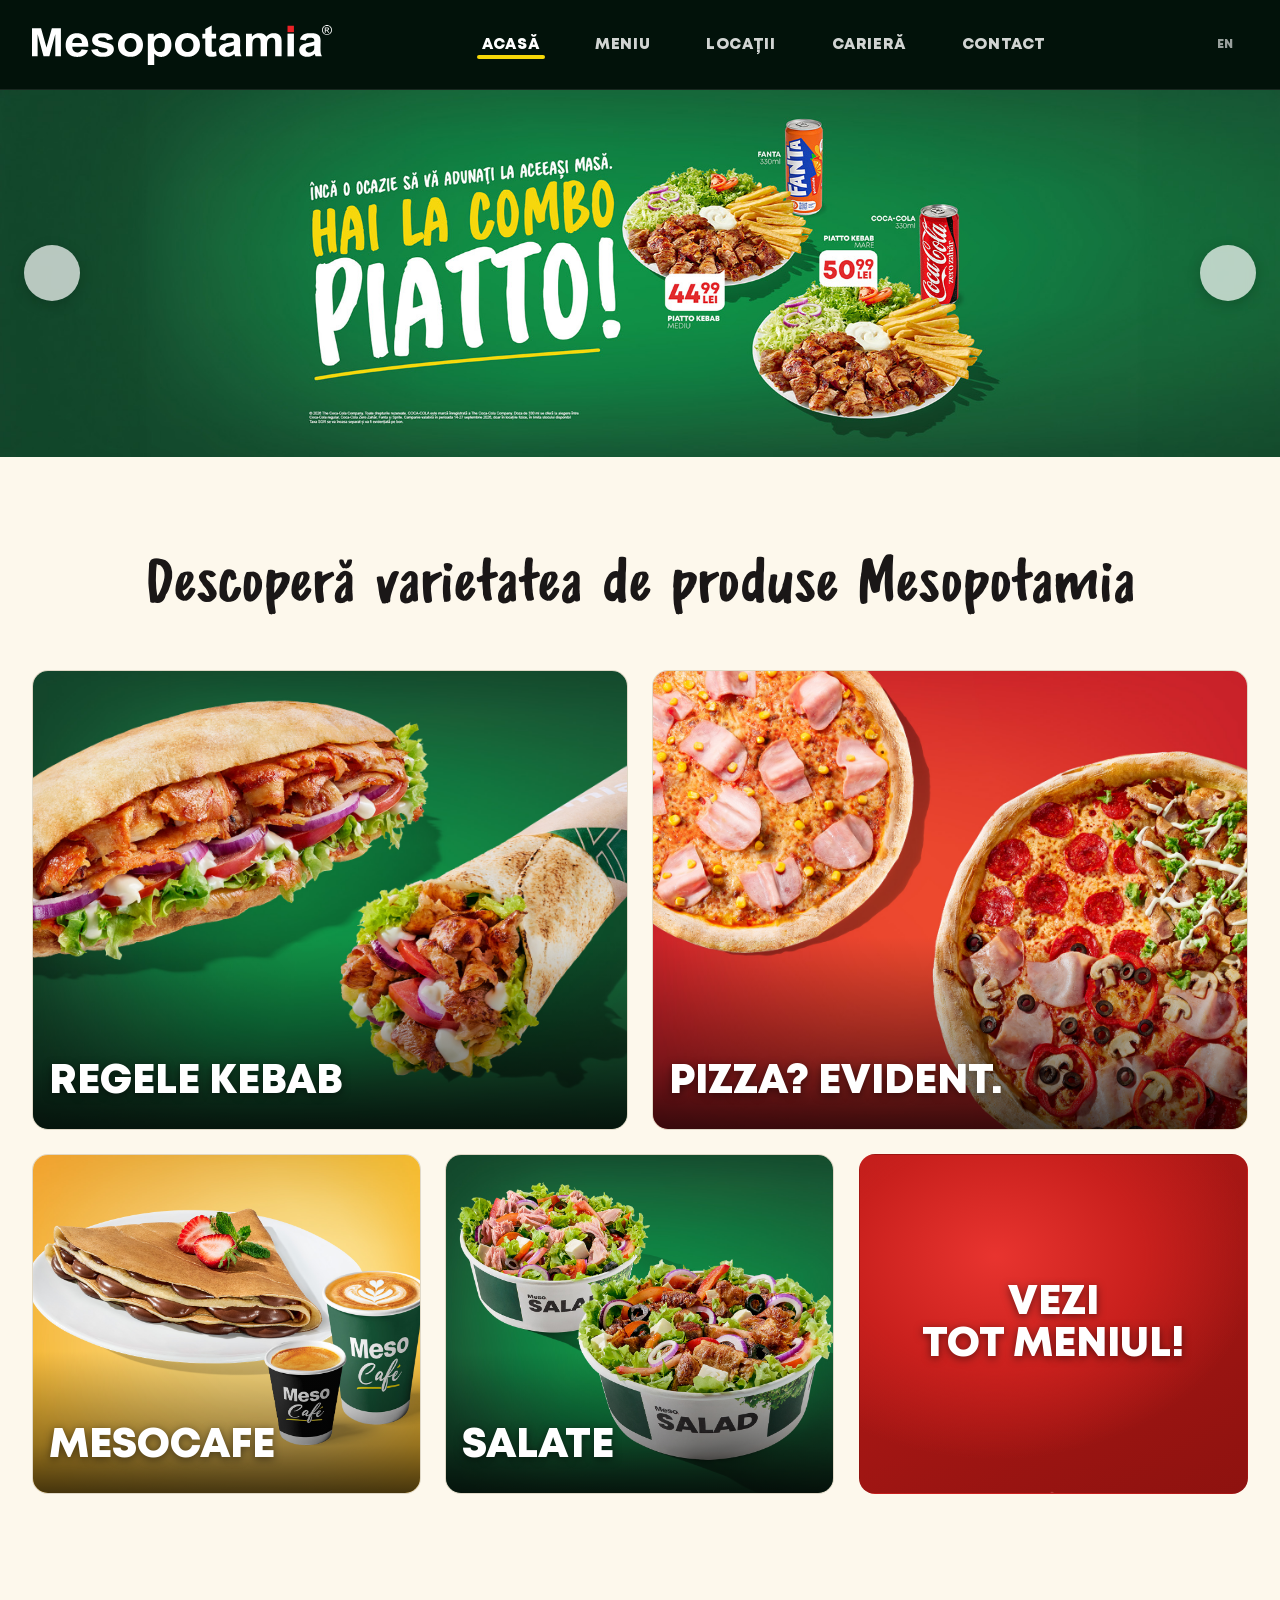
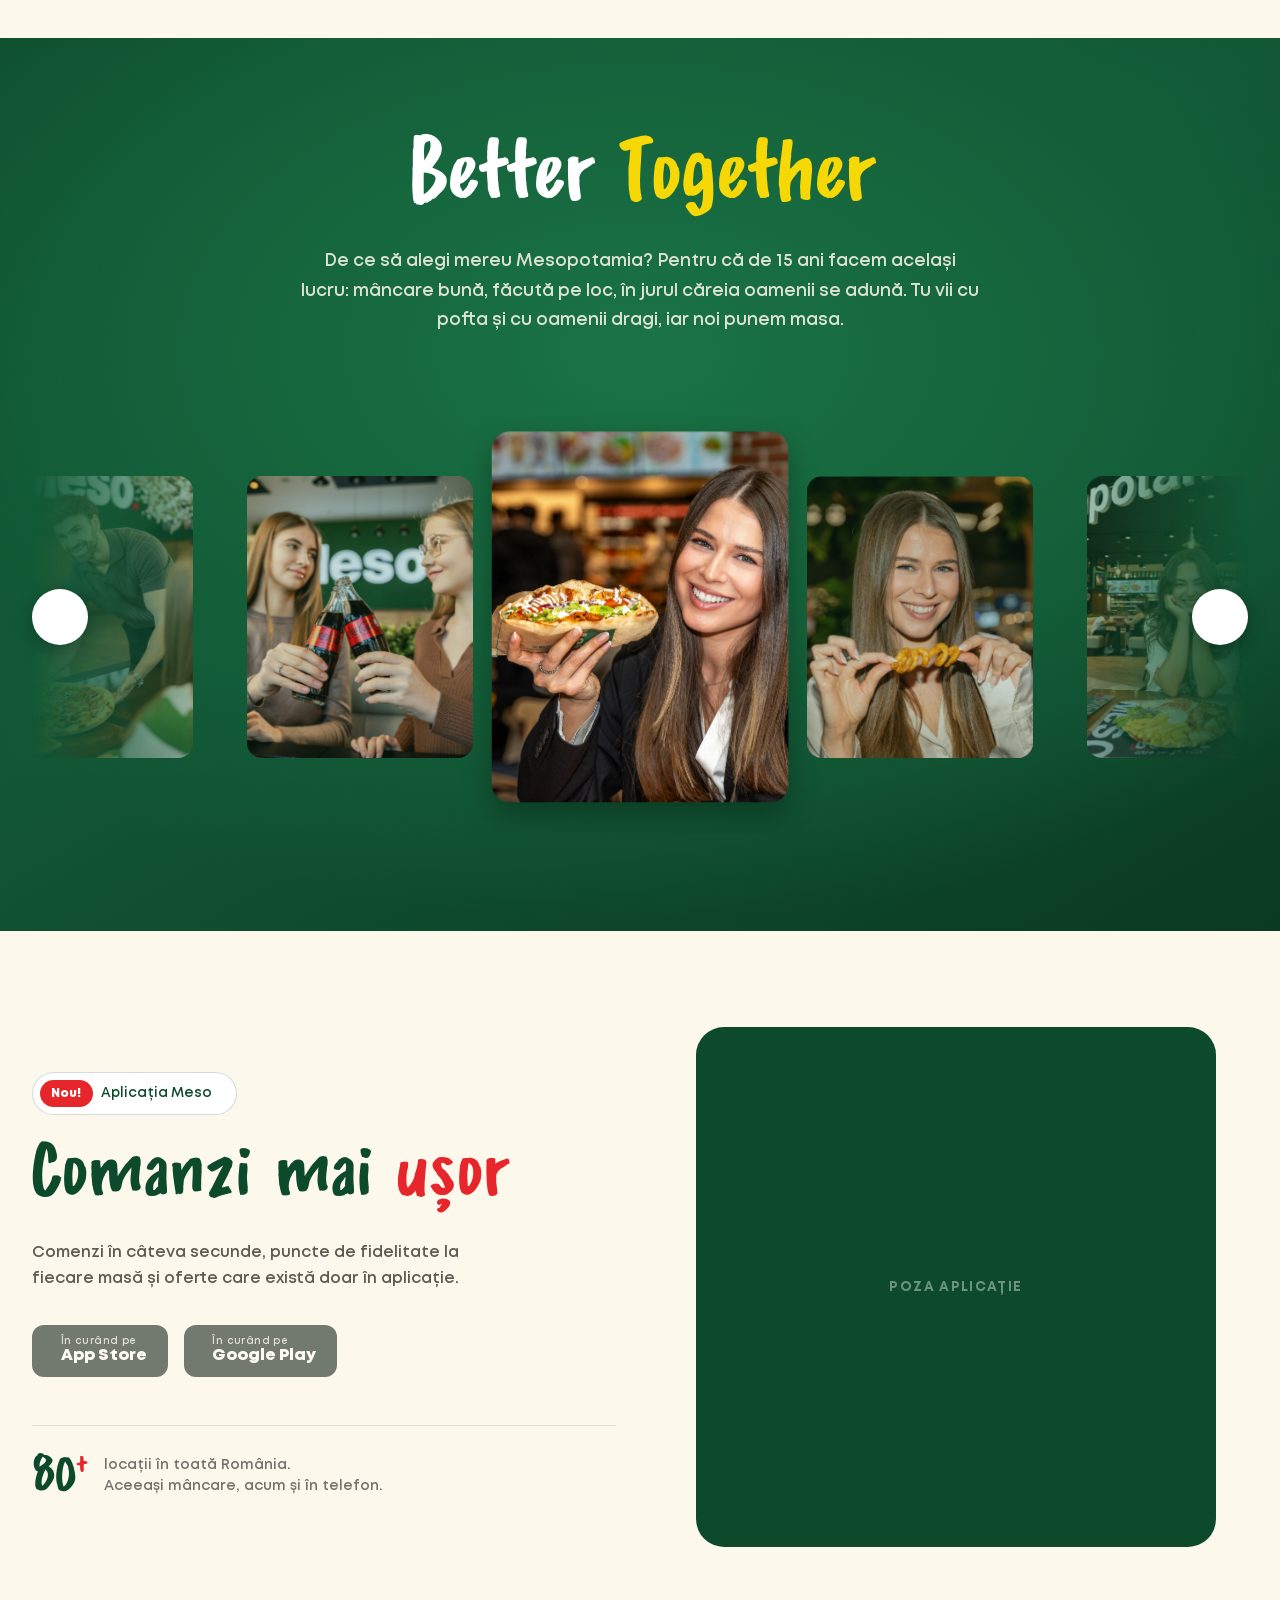
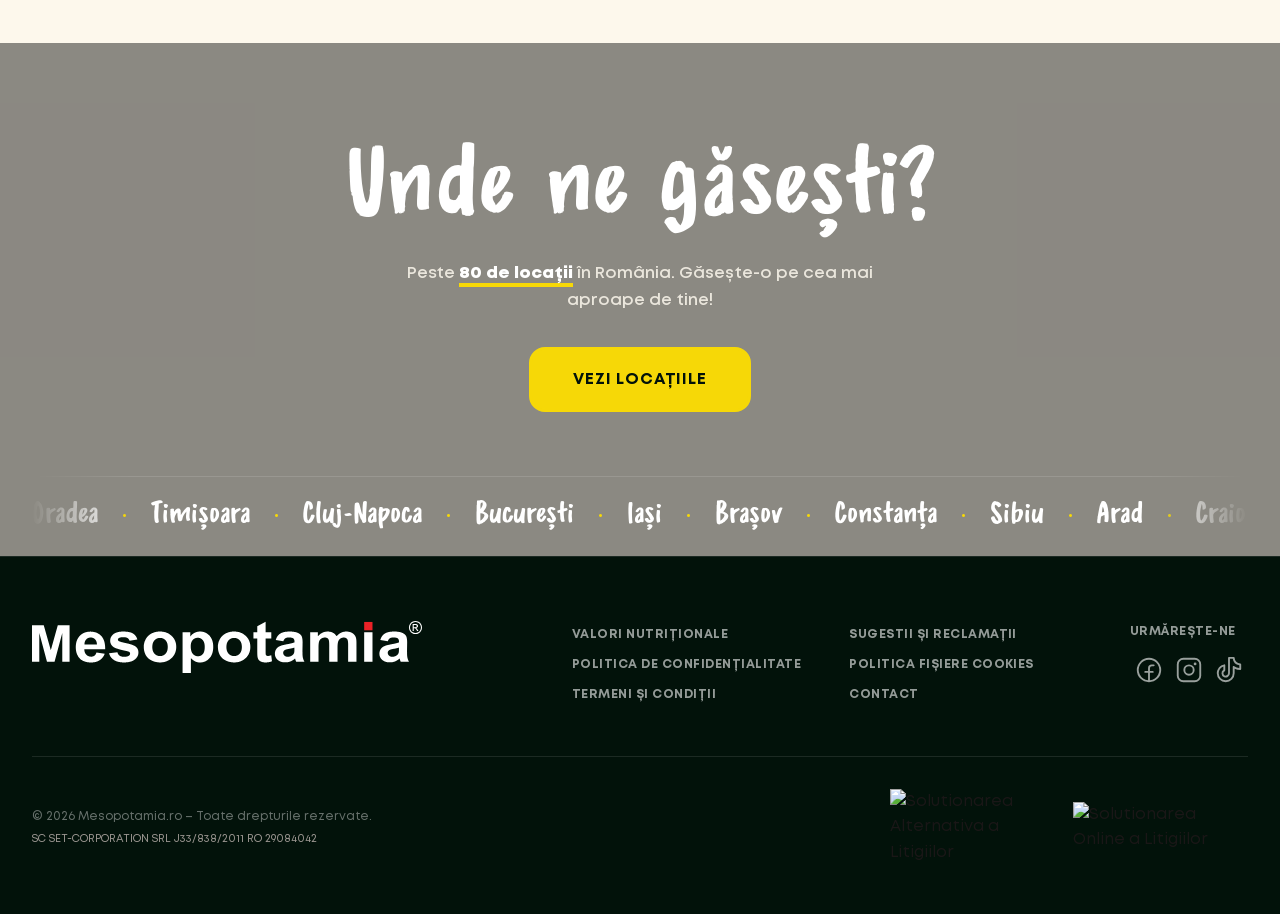
==== index.html @ c4f41364 "Secțiune noua: aplicatia Meso, intre Better Together si Locatii Prima secțiune pe fundal deschis (#f" ====
<!DOCTYPE html>
<html lang="ro">
<head>
  <meta charset="UTF-8">
  <meta name="viewport" content="width=device-width, initial-scale=1.0">
  <meta name="theme-color" content="#181818" media="(prefers-color-scheme: dark)">
  <meta name="theme-color" content="#ffffff" media="(prefers-color-scheme: light)">
  <meta name="description" content="Mesopotamia – Fast food cu gust autentic. Descoperă produsele noastre, locațiile din toată România și comenzile la domiciliu.">
  <title>Mesopotamia® – Gustul care nu se uită!</title>


  <link rel="stylesheet" href="https://unpkg.com/@phosphor-icons/web@2.1.1/src/regular/style.css">
  <link rel="stylesheet" href="https://unpkg.com/@phosphor-icons/web@2.1.1/src/bold/style.css">
  <link rel="stylesheet" href="https://unpkg.com/@phosphor-icons/web@2.1.1/src/fill/style.css">
  <link rel="stylesheet" href="https://unpkg.com/@phosphor-icons/web@2.1.1/src/duotone/style.css">
  <link rel="stylesheet" href="css/layout.css?v=6">
  <link rel="stylesheet" href="css/index.css?v=6">
  <script>(function(){if(localStorage.getItem('theme')!=='dark')document.documentElement.dataset.theme='light';})()</script>
</head>
<body>

  <!-- HEADER -->
  <header class="header" id="header">
    <div class="container">
      <nav class="nav" aria-label="Navigatie principala">
        <a href="index.html" class="nav__logo" aria-label="Mesopotamia – pagina principala">
          <img src="icons/LogoMesopotamia_darkmode.svg" alt="Mesopotamia" class="nav__logo-img nav__logo--dark">
          <img src="icons/LogoMesopotamia_lightmode.svg" alt="Mesopotamia" class="nav__logo-img nav__logo--light">
        </a>
        <ul class="nav__links" id="navLinks" role="list">
          <li><a href="index.html"      class="nav__link nav__link--active">Acasă</a></li>
          <li><a href="meniu.html"       class="nav__link">Meniu</a></li>
          <li><a href="locatii.html" class="nav__link">Locații</a></li>
          <li class="nav__item--desktop"><a href="cariera.html" class="nav__link">Carieră</a></li>
          <li><a href="contact.html"     class="nav__link">Contact</a></li>
          <li class="nav__actions-mobile">
            <a href="index-en.html" class="nav__lang" aria-label="Switch to English">
              <i class="ph-bold ph-globe" aria-hidden="true"></i>
              <span>EN</span>
            </a>
          </li>

        </ul>
        <div class="nav__actions">
          <a href="index-en.html" class="nav__lang" aria-label="Switch to English">
            <i class="ph-bold ph-globe" aria-hidden="true"></i>
            <span>EN</span>
          </a>
          <button class="nav__hamburger" id="navHamburger" aria-label="Deschide meniu" aria-expanded="false" aria-controls="navLinks">
            <span aria-hidden="true"></span>
            <span aria-hidden="true"></span>
            <span aria-hidden="true"></span>
          </button>
        </div>
      </nav>
    </div>
  </header>


  <!-- HERO SLIDER -->
  <section class="hero" aria-label="Slider promotional">
    <div class="hero__slider" id="heroSlider">

      <a href="alege-ti-favoritele.html" class="hero__slide is-active" role="group" aria-label="Slide 1 din 2">
        <img src="images/hero/desktopBig/PiattoMare_desktopBig.jpg" alt="Piatto Mare Mesopotamia" class="hero__slide-img">
      </a>

      <a href="#" class="hero__slide" role="group" aria-label="Slide 2 din 2">
        <img src="images/hero/desktopBig/FuzeTeaCrepes_desktopBig.jpg" alt="Fuze Tea și crepes Mesopotamia" class="hero__slide-img" loading="lazy">
      </a>

    </div>

    <button class="hero__arrow hero__arrow--prev" id="heroPrev" aria-label="Slide anterior">
      <i class="ph-bold ph-caret-left" aria-hidden="true"></i>
    </button>
    <button class="hero__arrow hero__arrow--next" id="heroNext" aria-label="Slide următor">
      <i class="ph-bold ph-caret-right" aria-hidden="true"></i>
    </button>

  </section>


  <!-- MENIU – CATEGORII -->
  <section class="menu" aria-labelledby="menu-title">
    <div class="container">
      <div class="menu__header">
        <h2 class="menu__title" id="menu-title">Descoperă varietatea de produse Mesopotamia</h2>
      </div>

      <div class="cat-grid">

        <a href="meniu.html#kebab" class="cat-card reveal">
          <div class="cat-card__img-wrap">
            <img src="images/promo/kebab.jpg" alt="Kebab" class="cat-card__img">
          </div>
          <div class="cat-card__label">
            <h3 class="cat-card__title">Regele Kebab</h3>
          </div>
        </a>

        <a href="meniu.html#pizza" class="cat-card reveal">
          <div class="cat-card__img-wrap">
            <img src="images/promo/pizza.jpg" alt="Pizza" class="cat-card__img">
          </div>
          <div class="cat-card__label">
            <h3 class="cat-card__title">Pizza? Evident.</h3>
          </div>
        </a>

        <a href="meniu.html#crepes" class="cat-card reveal">
          <div class="cat-card__img-wrap">
            <img src="images/promo/mesocafe.jpg" alt="MesoCafe" class="cat-card__img">
          </div>
          <div class="cat-card__label">
            <h3 class="cat-card__title">MesoCafe</h3>
          </div>
        </a>

        <a href="meniu.html#salate" class="cat-card reveal">
          <div class="cat-card__img-wrap">
            <img src="images/promo/salate.jpg" alt="Salate" class="cat-card__img">
          </div>
          <div class="cat-card__label">
            <h3 class="cat-card__title">Salate</h3>
          </div>
        </a>

        <!-- Card CTA — fara poza, trimite la meniul complet -->
        <a href="meniu.html" class="cat-card cat-card--cta reveal">
          <div class="cat-card__label">
            <h3 class="cat-card__title">Vezi<br>tot meniul!</h3>
          </div>
          <img src="images/promo/mascota.png" alt="" class="cat-card__mascot" loading="lazy">
        </a>

      </div>
    </div>
  </section>


  <!-- BETTER TOGETHER — text centrat + banda lata cu poza -->
  <section class="bt" aria-labelledby="bt-title">
    <div class="container">
      <div class="bt__head reveal">
        <h2 class="bt__title" id="bt-title">Better <span class="hl">Together</span></h2>
        <p class="bt__desc">
          De ce să alegi mereu Mesopotamia? Pentru că de 15 ani
          facem același lucru: mâncare bună, făcută pe loc, în jurul căreia
          oamenii se adună. Tu vii cu pofta și cu oamenii dragi, iar noi punem masa.
        </p>
      </div>

      <!-- Carusel infinit: poza din centru mai mare, vecinele mai mici,
           cele de la margini se topesc in fundal -->
      <div class="bt-carousel" id="btCarousel">
        <div class="bt-carousel__viewport">
          <div class="bt-carousel__track" id="btTrack">
            <figure class="bt-slide"><img src="images/img_carousel/portrait 2.webp"  alt="Client Mesopotamia cu kebab" loading="lazy"></figure>
            <figure class="bt-slide"><img src="images/img_carousel/portrait 9.webp"  alt="Moment Mesopotamia" loading="lazy"></figure>
            <figure class="bt-slide"><img src="images/img_carousel/portrait 15.webp" alt="Moment Mesopotamia" loading="lazy"></figure>
            <figure class="bt-slide"><img src="images/img_carousel/portrait 22.webp" alt="Moment Mesopotamia" loading="lazy"></figure>
            <figure class="bt-slide"><img src="images/img_carousel/portrait 40.webp" alt="Moment Mesopotamia" loading="lazy"></figure>
            <figure class="bt-slide"><img src="images/img_carousel/portrait 45.webp" alt="Moment Mesopotamia" loading="lazy"></figure>
            <figure class="bt-slide"><img src="images/img_carousel/portrait 46.webp" alt="Moment Mesopotamia" loading="lazy"></figure>
            <figure class="bt-slide"><img src="images/img_carousel/portrait 48.webp" alt="Moment Mesopotamia" loading="lazy"></figure>
            <figure class="bt-slide"><img src="images/img_carousel/portrait 52.webp" alt="Moment Mesopotamia" loading="lazy"></figure>
            <figure class="bt-slide"><img src="images/img_carousel/portrait 54.webp" alt="Moment Mesopotamia" loading="lazy"></figure>
          </div>
        </div>

        <button class="bt-carousel__btn bt-carousel__btn--prev" id="btPrev" aria-label="Poza anterioară">
          <i class="ph-bold ph-caret-left" aria-hidden="true"></i>
        </button>
        <button class="bt-carousel__btn bt-carousel__btn--next" id="btNext" aria-label="Poza următoare">
          <i class="ph-bold ph-caret-right" aria-hidden="true"></i>
        </button>
      </div>
    </div>
  </section>


  <!-- APLICATIA MESO — in curand, cu colectare de emailuri -->
  <section class="app" aria-labelledby="app-title">
    <div class="container app__inner">

      <div class="app__text">
        <span class="app__pill">
          <span class="app__pill-tag">Nou!</span>
          Aplicația Meso <i class="ph-bold ph-arrow-right" aria-hidden="true"></i>
        </span>

        <h2 class="app__title" id="app-title">
          Comanzi mai <span class="hl">ușor</span>
        </h2>

        <p class="app__desc">
          Comenzi în câteva secunde, puncte de fidelitate la fiecare masă
          și oferte care există doar în aplicație.
        </p>

        <!-- Badge-uri magazine — inactive pana la lansare -->
        <div class="app__stores">
          <span class="app__store is-soon">
            <i class="ph-fill ph-apple-logo" aria-hidden="true"></i>
            <span class="app__store-txt">
              <small>În curând pe</small>
              <strong>App Store</strong>
            </span>
          </span>
          <span class="app__store is-soon">
            <i class="ph-fill ph-google-play-logo" aria-hidden="true"></i>
            <span class="app__store-txt">
              <small>În curând pe</small>
              <strong>Google Play</strong>
            </span>
          </span>
        </div>

        <!-- Dovada sociala -->
        <div class="app__proof">
          <span class="app__stat">80<span class="app__plus">+</span></span>
          <p class="app__proof-txt">
            locații în toată România.<br>
            Aceeași mâncare, acum și în telefon.
          </p>
        </div>
      </div>

      <div class="app__visual" aria-hidden="true">
        <!-- PLACEHOLDER: aici vine poza cu aplicatia -->
        <div class="app__ph">
          <span class="app__ph-label">Poza aplicație</span>
        </div>
      </div>

    </div>
  </section>
  <!-- UNDE NE GASESTI — banda cu orase care defileaza -->
  <section class="loc" aria-labelledby="loc-title">
    <video class="loc__bg" autoplay muted loop playsinline aria-hidden="true">
      <source src="images/video/543_Meso_The Freeze_30s_16x9_v28option2_color_igr.mp4" type="video/mp4">
    </video>

    <div class="container loc__inner">
      <h2 class="loc__title" id="loc-title">Unde ne găsești?</h2>
      <p class="loc__desc">
        Peste <span class="loc__mark">80 de locații</span> în România.
        Găsește-o pe cea mai aproape de tine!
      </p>
      <a href="locatii.html" class="btn-meso loc__cta">Vezi locațiile</a>
    </div>

    <!-- Banda de orase, dublata in JS pentru bucla continua -->
    <div class="container">
    <div class="loc__marquee" aria-hidden="true">
      <div class="loc__track" id="locTrack">
        <span class="loc__city">Oradea</span><span class="loc__dot">•</span>
        <span class="loc__city">Timișoara</span><span class="loc__dot">•</span>
        <span class="loc__city">Cluj-Napoca</span><span class="loc__dot">•</span>
        <span class="loc__city">București</span><span class="loc__dot">•</span>
        <span class="loc__city">Iași</span><span class="loc__dot">•</span>
        <span class="loc__city">Brașov</span><span class="loc__dot">•</span>
        <span class="loc__city">Constanța</span><span class="loc__dot">•</span>
        <span class="loc__city">Sibiu</span><span class="loc__dot">•</span>
        <span class="loc__city">Arad</span><span class="loc__dot">•</span>
        <span class="loc__city">Craiova</span><span class="loc__dot">•</span>
        <span class="loc__city">Galați</span><span class="loc__dot">•</span>
        <span class="loc__city">Ploiești</span><span class="loc__dot">•</span>
        <span class="loc__city">Bacău</span><span class="loc__dot">•</span>
        <span class="loc__city">Baia Mare</span><span class="loc__dot">•</span>
        <span class="loc__city">Alba Iulia</span><span class="loc__dot">•</span>
        <span class="loc__city">Suceava</span><span class="loc__dot">•</span>
        <span class="loc__city">Târgu Mureș</span><span class="loc__dot">•</span>
        <span class="loc__city">Pitești</span><span class="loc__dot">•</span>
        <span class="loc__city">Deva</span><span class="loc__dot">•</span>
        <span class="loc__city">Buzău</span><span class="loc__dot">•</span>
        <span class="loc__city">Focșani</span><span class="loc__dot">•</span>
        <span class="loc__city">Râmnicu Vâlcea</span><span class="loc__dot">•</span>
      </div>
    </div>
    </div>
  </section>

  <!-- FOOTER -->
  <footer class="footer" aria-label="Footer">
<div class="container">

      <div class="footer__body">

        <div class="footer__brand">
          <img src="icons/LogoMesopotamia_darkmode.svg" alt="Mesopotamia" class="footer__logo footer__logo--dark">
          <img src="icons/LogoMesopotamia_lightmode.svg" alt="Mesopotamia" class="footer__logo footer__logo--light">
        </div>

        <nav class="footer__nav" aria-label="Link-uri footer">
          <ul class="footer__list">
            <li><a href="https://www.mesopotamia.ro/wp-content/uploads/2026/02/2026-mesopotamia-valorinutritionale.pdf" target="_blank" rel="noopener" class="footer__link">Valori nutriționale</a></li>
            <li><a href="contact.html?form=sesizari" class="footer__link">Sugestii și reclamații</a></li>
            <li><a href="privacy.html"     class="footer__link">Politica de confidențialitate</a></li>
            <li><a href="cookies.html"     class="footer__link">Politica fișiere Cookies</a></li>
            <li><a href="termeni.html"     class="footer__link">Termeni și condiții</a></li>
            <li><a href="contact.html"     class="footer__link">Contact</a></li>
          </ul>
        </nav>

        <div class="footer__social">
          <p class="footer__social-title">Urmărește-ne</p>
          <div class="footer__social-links">
            <a href="#" class="footer__social-link" aria-label="Facebook"><svg class="footer__social-icon" xmlns="http://www.w3.org/2000/svg" fill="currentColor" viewBox="0 0 256 256"><path d="M128,24A104,104,0,1,0,232,128,104.11,104.11,0,0,0,128,24Zm8,191.63V152h24a8,8,0,0,0,0-16H136V112a16,16,0,0,1,16-16h16a8,8,0,0,0,0-16H152a32,32,0,0,0-32,32v24H96a8,8,0,0,0,0,16h24v63.63a88,88,0,1,1,16,0Z"></path></svg></a>
            <a href="#" class="footer__social-link" aria-label="Instagram"><svg class="footer__social-icon" xmlns="http://www.w3.org/2000/svg" fill="currentColor" viewBox="0 0 256 256"><path d="M128,80a48,48,0,1,0,48,48A48.05,48.05,0,0,0,128,80Zm0,80a32,32,0,1,1,32-32A32,32,0,0,1,128,160ZM176,24H80A56.06,56.06,0,0,0,24,80v96a56.06,56.06,0,0,0,56,56h96a56.06,56.06,0,0,0,56-56V80A56.06,56.06,0,0,0,176,24Zm40,152a40,40,0,0,1-40,40H80a40,40,0,0,1-40-40V80A40,40,0,0,1,80,40h96a40,40,0,0,1,40,40ZM192,76a12,12,0,1,1-12-12A12,12,0,0,1,192,76Z"></path></svg></a>
            <a href="#" class="footer__social-link" aria-label="TikTok"><svg class="footer__social-icon" xmlns="http://www.w3.org/2000/svg" fill="currentColor" viewBox="0 0 256 256"><path d="M224,72a48.05,48.05,0,0,1-48-48,8,8,0,0,0-8-8H128a8,8,0,0,0-8,8V156a20,20,0,1,1-28.57-18.08A8,8,0,0,0,96,130.69V88a8,8,0,0,0-9.4-7.88C50.91,86.48,24,119.1,24,156a76,76,0,0,0,152,0V116.29A103.25,103.25,0,0,0,224,128a8,8,0,0,0,8-8V80A8,8,0,0,0,224,72Zm-8,39.64a87.19,87.19,0,0,1-43.33-16.15A8,8,0,0,0,160,102v54a60,60,0,0,1-120,0c0-25.9,16.64-49.13,40-57.6v27.67A36,36,0,1,0,136,156V32h24.5A64.14,64.14,0,0,0,216,87.5Z"></path></svg></a>
          </div>
        </div>

      </div>

      <div class="footer__bottom">
        <div class="footer__copy-wrap">
          <p class="footer__copy">© 2026 Mesopotamia.ro – Toate drepturile rezervate.</p>
          <p class="footer__company">SC SET-CORPORATION SRL J33/838/2011 RO 29084042</p>
        </div>
        <div class="footer__anpc">
          <a href="https://anpc.ro/ce-este-sal/" target="_blank" rel="nofollow">
            <img src="https://etamade-com.github.io/anpc-sal-sol-logo/anpc-sal.svg" alt="Solutionarea Alternativa a Litigiilor" class="footer__anpc-img">
          </a>
          <a href="https://ec.europa.eu/consumers/odr" target="_blank" rel="nofollow">
            <img src="https://etamade-com.github.io/anpc-sal-sol-logo/anpc-sol.svg" alt="Solutionarea Online a Litigiilor" class="footer__anpc-img">
          </a>
        </div>


      </div>

    </div>
  </footer>

  <script src="js/main.js?v=6"></script>

  <nav class="nav-bottom" id="navBottom" aria-label="Navigare principală">
    <a href="index.html"      class="nav-bottom__item"><i class="ph-bold ph-house"></i><span>Acasă</span></a>
    <a href="meniu.html"      class="nav-bottom__item"><i class="ph-bold ph-fork-knife"></i><span>Meniu</span></a>
    <a href="locatii.html"class="nav-bottom__item"><i class="ph-bold ph-map-pin"></i><span>Locații</span></a>
    <a href="contact.html"    class="nav-bottom__item"><i class="ph ph-envelope"></i><span>Contact</span></a>
    <a href="more.html" class="nav-bottom__item"><i class="ph-bold ph-dots-three"></i><span>Mai mult</span></a>
  </nav>

</body>
</html>
---- css/layout.css ----
/* ================================================
   MESOPOTAMIA — layout.css
   Universal styles: variables, reset, typography,
   container, buttons, header, footer, utilities
   ================================================ */

/* ================================================
   0. FONTURI LOCALE
   ================================================ */
@font-face {
  font-family: 'True Story';
  src: url('../assets/font/TrueStory-RO.otf') format('opentype');
  font-weight: 700;
  font-style: normal;
  font-display: swap;
}

/* Mont — fontul de interfata (inlocuieste Montserrat).
   Doar greutatile folosite in CSS: 400, 500, 600, 700, 800/900. */
@font-face {
  font-family: 'Mont';
  src: url('../assets/font/MONT/Mont-Regular.woff2') format('woff2'),
       url('../assets/font/MONT/Mont-Regular.woff')  format('woff');
  font-weight: 400;
  font-style: normal;
  font-display: swap;
}

@font-face {
  font-family: 'Mont';
  src: url('../assets/font/MONT/Mont-SemiBold.woff2') format('woff2'),
       url('../assets/font/MONT/Mont-SemiBold.woff')  format('woff');
  font-weight: 500 600;
  font-style: normal;
  font-display: swap;
}

@font-face {
  font-family: 'Mont';
  src: url('../assets/font/MONT/Mont-Bold.woff2') format('woff2'),
       url('../assets/font/MONT/Mont-Bold.woff')  format('woff');
  font-weight: 700;
  font-style: normal;
  font-display: swap;
}

@font-face {
  font-family: 'Mont';
  src: url('../assets/font/MONT/Mont-Heavy.woff2') format('woff2'),
       url('../assets/font/MONT/Mont-Heavy.woff')  format('woff');
  font-weight: 800;
  font-style: normal;
  font-display: swap;
}

@font-face {
  font-family: 'Mont';
  src: url('../assets/font/MONT/Mont-Black.woff2') format('woff2'),
       url('../assets/font/MONT/Mont-Black.woff')  format('woff');
  font-weight: 900;
  font-style: normal;
  font-display: swap;
}

/* ================================================
   1. CSS CUSTOM PROPERTIES
   !! Actualizeaza culorile brandului aici !!
   ================================================ */
:root {
  /* -----------------------------------------------
     Culorile brute ale brandului Mesopotamia
     (brand book 2026 — ponderi: verde 50%, rosu 30%,
      cream 20%, negru 10%, galben 5%, kraft 5%)
  ----------------------------------------------- */
  --brand-green:      #0f442c;   /* verde inchis — culoare PRINCIPALA */
  --brand-red:        #e6262b;   /* rosu viu — CTA / conversie */
  --brand-cream:      #ffe58a;   /* cream deschis */
  --brand-black:      #1a1717;   /* negru cald */
  --brand-yellow:     #f6d807;   /* galben — accent */
  --brand-kraft:      #dba76e;   /* kraft — neutru cald */

  /* -----------------------------------------------
     Variante generate (hover, dark, light)
  ----------------------------------------------- */
  /* Verde */
  --brand-green-dark:  #0a2f1e;  /* hover / apasare */
  --brand-green-light: #17603e;  /* stare focus / highlight */
  --brand-green-faint: rgba(15, 68, 44, 0.12);

  /* Rosu */
  --brand-red-dark:   #c41419;   /* hover / apasare */
  --brand-red-light:  #f04448;   /* stare focus / highlight */
  --brand-red-faint:  rgba(230, 38, 43, 0.12);

  /* Nuante pentru gradientele de fundal rosu (ca pe pozele de produs) */
  --brand-red-bright: #e8342f;   /* centrul gradientului */
  --brand-red-mid:    #c9201d;
  --brand-red-deep:   #b81a18;
  --brand-red-edge:   #8e120f;   /* colturile */

  /* Cream */
  --brand-cream-dark:  #f0d264;  /* hover pe suprafete cream */
  --brand-cream-light: #fff2c4;  /* si mai deschis */
  --brand-cream-pale:  #fdf3d7;  /* diluat — fundal de panou/card */
  --brand-cream-faint: rgba(255, 229, 138, 0.12);

  /* Galben */
  --brand-yellow-dark:  #d4ba00; /* hover / apasare */
  --brand-yellow-light: #ffe945; /* stare focus / highlight */
  --brand-yellow-faint: rgba(246, 216, 7, 0.12);

  /* Kraft */
  --brand-kraft-dark:  #c08d52;  /* hover */
  --brand-kraft-light: #e8c294;  /* mai deschis */
  --brand-kraft-faint: rgba(219, 167, 110, 0.12);

  /* Negru cald */
  --brand-black-light: #2a2525;  /* suprafete peste negru */

  /* Verde smarald — nuantele din posterul de brand,
     folosite pentru gradientele de sectiune */
  --brand-green-emerald: #1a7346;  /* cel mai deschis, centrul gradientului */
  --brand-green-mid:     #14603a;
  --brand-green-deep:    #125636;
  --brand-green-base:    #0d4a2c;
  --brand-green-edge:    #0a3a22;  /* colturile, cel mai inchis */
  --brand-green-night:   #02120a;  /* cel mai inchis — nav, suprafete adanci */

  /* -----------------------------------------------
     Roluri semantice (folosite in toata aplicatia)
  ----------------------------------------------- */
  /* PRIMARY = verde (50% din brand) — butoane principale,
     linkuri active, accente de interfata */
  --color-primary:        var(--brand-green);
  --color-primary-dark:   var(--brand-green-dark);
  --color-primary-light:  var(--brand-green-light);
  --color-primary-faint:  var(--brand-green-faint);

  /* CTA = rosu (30%) — doar conversie: Comanda, Rezerva, Aplica */
  --color-cta:        var(--brand-red);
  --color-cta-dark:   var(--brand-red-dark);
  --color-cta-light:  var(--brand-red-light);
  --color-cta-faint:  var(--brand-red-faint);

  /* SECONDARY = rosu, alias pentru compatibilitate cu CSS-ul existent */
  --color-secondary:       var(--brand-red);
  --color-secondary-dark:  var(--brand-red-dark);
  --color-secondary-light: var(--brand-red-light);
  --color-secondary-faint: var(--brand-red-faint);

  --color-accent:       var(--brand-yellow);
  --color-accent-dark:  var(--brand-yellow-dark);
  --color-accent-light: var(--brand-yellow-light);
  --color-accent-faint: var(--brand-yellow-faint);

  --color-cream:       var(--brand-cream);
  --color-cream-dark:  var(--brand-cream-dark);
  --color-cream-light: var(--brand-cream-light);

  --color-kraft:       var(--brand-kraft);
  --color-kraft-dark:  var(--brand-kraft-dark);
  --color-kraft-light: var(--brand-kraft-light);

  /* Alias vechi (maroon a disparut din brand book) → verde inchis */
  --color-maroon:       var(--brand-green-dark);
  --color-maroon-dark:  #061c12;
  --color-maroon-light: var(--brand-green);

  /* --- UI tokens (se schimba automat intre teme) --- */
  --color-price:       var(--color-accent);   /* galben dark, rosu light */
  --color-modal-label: var(--color-white);    /* alb dark, rosu light */

  /* -----------------------------------------------
     Fundal si suprafete (dark mode = verde inchis)
  ----------------------------------------------- */
  --color-bg:        #0b2e1e;    /* fundal global — verde foarte inchis */
  --color-surface:   #12402a;    /* carduri, sectiuni */
  --color-surface-2: #1a4d34;    /* carduri secundare, hover state */

  /* -----------------------------------------------
     Text
  ----------------------------------------------- */
  --color-text:       #f7f3e8;   /* text principal — cald, spre cream */
  --color-text-muted: #a8bfae;   /* text secundar — verde desaturat */
  --color-text-dim:   #6d8a78;   /* text dezactivat */

  /* -----------------------------------------------
     Altele
  ----------------------------------------------- */
  --color-border:  rgba(255, 255, 255, 0.09);
  --color-overlay: rgba(6, 28, 18, 0.65);
  --color-white:   #ffffff;
  --color-black:   var(--brand-black);

  /* --- Tipografie --- */
  --font-heading: 'True Story', 'Mont', sans-serif;
  --font-body:    'Mont', sans-serif;

  /* --- Spatiere --- */
  --space-xs:  0.25rem;   /*  4px */
  --space-sm:  0.5rem;    /*  8px */
  --space-md:  1rem;      /* 16px */
  --space-lg:  1.5rem;    /* 24px */
  --space-xl:  2rem;      /* 32px */
  --space-2xl: 3rem;      /* 48px */
  --space-3xl: 4rem;      /* 64px */
  --space-4xl: 6rem;      /* 96px */

  /* --- Layout --- */
  --container-max: 1400px;
  --container-pad: clamp(1rem, 4vw, 2rem);
  --header-h:      90px;
  --nav-bottom-h:  60px;

  /* --- Raze de colt --- */
  --radius-sm:   4px;
  --radius-md:   8px;
  --radius-lg:   16px;
  --radius-xl:   24px;
  --radius-full: 9999px;

  /* --- Umbre --- */
  --shadow-sm: 0 1px 4px  rgba(0, 0, 0, 0.3);
  --shadow-md: 0 4px 16px rgba(0, 0, 0, 0.45);
  --shadow-lg: 0 8px 40px rgba(0, 0, 0, 0.6);

  /* --- Tranzitii --- */
  --transition-fast:   150ms ease;
  --transition-normal: 300ms ease;
  --transition-slow:   500ms ease;

  /* --- Backdrop --- */
  --overlay-blur: 0.8px; /* blur aplicat pe toate overlay-urile de modal */
}


/* ================================================
   1b. LIGHT THEME
   ================================================ */
[data-theme="light"] {
  --color-bg:        #fdf8ec;    /* cream diluat — nu galbenul plin */
  --color-surface:   #ffffff;
  --color-surface-2: #fbf3e0;    /* cream ceva mai saturat */
  --color-text:      var(--brand-black);
  --color-text-muted:#5c5650;
  --color-text-dim:  #9a9590;
  --color-border:    rgba(26, 23, 23, 0.12);
  --color-overlay:   rgba(26, 23, 23, 0.45);
  --color-price:       var(--color-cta);
  --color-modal-label: var(--color-text);
}

/* Logo dark/light swap */
.nav__logo--light,
.footer__logo--light { display: none; }

/* Nav-ul SI footer-ul sunt negre in ambele teme →
   logo-ul de dark ramane peste tot, fara swap. */

/* Nav-ul ramane verde inchis si in tema light — acelasi ca in dark */
[data-theme="light"] .header,
[data-theme="light"] .header.is-scrolled {
  background: var(--brand-green-night);
  border-bottom: 1px solid rgba(255, 255, 255, 0.09);
}

@media (max-width: 899px) {
  /* meniul mobil se deschide din nav → aceeasi culoare */
  [data-theme="light"] .nav__links {
    background: var(--brand-green-night);
  }
}



/* Footerul ramane verde foarte inchis si in tema light — la fel ca nav-ul */
[data-theme="light"] .footer {
  background-color: var(--brand-green-night);
}


/* --- Texte pe fundaluri de suprafata (index.css) --- */
[data-theme="light"] .menu__title {
  color: var(--color-text);
}

/* --- Texte pe fundaluri de suprafata (meniu.css) --- */
[data-theme="light"] .menu-section__title {
  color: var(--color-text);
}

[data-theme="light"] .product-card__name {
  color: var(--color-text);
}

[data-theme="light"] .product-card__price {
  color: var(--color-primary);
}


[data-theme="light"] .product-card__desc {
  color: var(--color-text-muted);
}

[data-theme="light"] .sidebar-cat__name {
  color: var(--color-text-muted);
}

[data-theme="light"] .sidebar-cat.is-active .sidebar-cat__name {
  color: var(--color-primary);
}

[data-theme="light"] .sidebar-cat.is-active .sidebar-cat__icon-wrap {
  color: var(--color-primary);
}

@media (hover: hover) {
  [data-theme="light"] .sidebar-cat:not(.is-active):hover .sidebar-cat__name {
    color: var(--color-text);
  }
}

/* --- Sidebar active icon ramane alb (pe fundal colorat) --- */
[data-theme="light"] .sidebar-cat.is-active {
  background: var(--color-primary-faint);
  border-color: var(--color-primary);
}


/* ================================================
   2. RESET & BAZA
   ================================================ */
*, *::before, *::after {
  box-sizing: border-box;
  margin: 0;
  padding: 0;
}

html {
  scroll-behavior: smooth;
  font-size: 16px;
  -webkit-text-size-adjust: 100%;
}

body {
  font-family: var(--font-body);
  background-color: var(--color-bg);
  color: var(--color-text);
  line-height: 1.6;
  overflow-x: hidden;
  -webkit-font-smoothing: antialiased;
  -moz-osx-font-smoothing: grayscale;
}

img,
video {
  max-width: 100%;
  height: auto;
  display: block;
}

a {
  color: inherit;
  text-decoration: none;
}

ul,
ol {
  list-style: none;
}

button {
  cursor: pointer;
  border: none;
  background: none;
  font-family: inherit;
  color: inherit;
}

input,
textarea,
select {
  font-family: inherit;
  color: inherit;
}


/* ================================================
   3. TIPOGRAFIE
   ================================================ */
h1, h2, h3, h4, h5, h6 {
  font-family: var(--font-heading);
  line-height: 1.15;
  font-weight: 700;
}

h1 { font-size: clamp(2rem,   5vw,  4rem); }
h2 { font-size: clamp(1.5rem, 3vw,  2.5rem); }
h3 { font-size: clamp(1.1rem, 2vw,  1.75rem); }
h4 { font-size: clamp(1rem,   1.5vw, 1.25rem); }

p {
  line-height: 1.75;
}

strong {
  font-weight: 700;
}

/* ================================================
   4. CONTAINER
   ================================================ */
.container {
  width: 100%;
  max-width: var(--container-max);
  margin-inline: auto;
  padding-inline: var(--container-pad);
}

/* ================================================
   5. BUTOANE
   ================================================ */
.btn {
  display: inline-flex;
  align-items: center;
  justify-content: center;
  gap: var(--space-sm);
  padding: 0.7rem 1.75rem;
  border-radius: var(--radius-full);
  font-family: var(--font-body);
  font-weight: 700;
  font-size: 0.85rem;
  letter-spacing: 0.06em;
  text-transform: uppercase;
  transition: all var(--transition-normal);
  white-space: nowrap;
  cursor: pointer;
  border: 2px solid transparent;
}

.btn--primary {
  background-color: var(--color-primary);
  color: var(--color-white);
  border-color: var(--color-primary);
}

@media (hover: hover) {
  .btn--primary:hover {
    background-color: var(--color-primary-dark);
    border-color: var(--color-primary-dark);
    transform: translateY(-2px);
    box-shadow: 0 6px 20px rgba(15, 68, 44, 0.45);
  }
}

.btn--outline {
  background-color: transparent;
  color: var(--color-white);
  border-color: rgba(255, 255, 255, 0.6);
}

@media (hover: hover) {
  .btn--outline:hover {
    background-color: var(--color-white);
    color: var(--color-bg);
    border-color: var(--color-white);
    transform: translateY(-2px);
  }
}

.btn--accent {
  background-color: var(--color-accent);
  color: var(--color-bg);
  border-color: var(--color-accent);
}

@media (hover: hover) {
  .btn--accent:hover {
    background-color: var(--color-accent-dark);
    border-color: var(--color-accent-dark);
    transform: translateY(-2px);
    box-shadow: 0 6px 20px rgba(250, 189, 2, 0.4);
  }
}

.btn--secondary {
  background-color: var(--color-secondary);
  color: var(--color-white);
  border-color: var(--color-secondary);
}

@media (hover: hover) {
  .btn--secondary:hover {
    background-color: var(--color-secondary-dark);
    border-color: var(--color-secondary-dark);
    transform: translateY(-2px);
    box-shadow: 0 6px 20px rgba(14, 111, 68, 0.45);
  }
}

.btn--sm {
  padding: 0.5rem 1.25rem;
  font-size: 0.78rem;
}

.btn--lg {
  padding: 0.9rem 2.25rem;
  font-size: 0.95rem;
}


/* ================================================
   6. HEADER / NAVIGATIE
   ================================================ */
.header {
  position: fixed;
  top: 0;
  left: 0;
  right: 0;
  z-index: 1000;
  height: var(--header-h);
  background: var(--brand-green-night);
  backdrop-filter: blur(14px);
  -webkit-backdrop-filter: blur(14px);
  border-bottom: 1px solid var(--color-border);
  transition: background var(--transition-normal),
              box-shadow var(--transition-normal),
              transform 0.35s ease;
}

.header.is-scrolled {
  background: var(--brand-green-night);
  border-bottom: 1px solid var(--color-border);
}

/* Nav wrapper */
.nav {
  display: flex;
  align-items: center;
  justify-content: space-between;
  height: var(--header-h);
  gap: var(--space-xl);
}

/* Logo */
.nav__logo {
  flex-shrink: 0;
  line-height: 0;
}

.nav__logo-img {
  height: auto;
  width: 300px;
  max-width: none;
}

/* Links */
.nav__links {
  display: flex;
  align-items: center;
  gap: var(--space-md);
  flex: 1;
  justify-content: center;
}

.nav__link {
  padding: 0.7rem 1.25rem;
  /* Mont e mai lat decat True Story → font mai mic la aceeasi prezenta */
  font-size: 0.95rem;
  font-family: var(--font-body);
  font-weight: 800;
  /* alb usor stins — pe verde-noapte, muted-ul dispare */
  color: rgba(255, 255, 255, 0.82);
  position: relative;
  background: none;
  transition: color var(--transition-fast);
  white-space: nowrap;
  text-transform: uppercase;
  letter-spacing: 0.04em;
}

/* Linia de sub link — groasa, ca trasa cu marker.
   Fara pastila: forma perfect rotunda e prea sterila pentru food. */
.nav__link::after {
  content: '';
  position: absolute;
  left: 0.9rem;
  right: 0.9rem;
  bottom: 0.25rem;
  height: 4px;
  border-radius: 2px;
  background: var(--brand-yellow);
  transform: scaleX(0);
  transform-origin: left center;
  transition: transform 0.32s cubic-bezier(0.34, 1.45, 0.5, 1);
}

@media (hover: hover) {
  .nav__link:hover {
    color: var(--color-white);
  }

  .nav__link:hover::after {
    transform: scaleX(1);
  }
}

/* Pagina curenta — linia e mereu acolo */
.nav__link--active {
  color: var(--color-white);
}

.nav__link--active::after {
  transform: scaleX(1);
}

/* Actiuni dreapta */
.nav__actions {
  display: flex;
  align-items: center;
  gap: var(--space-md);
  flex-shrink: 0;
}

/* Buton tema dark/light */
.nav__theme-mobile-btn {
  display: flex;
  align-items: center;
  gap: 0.5rem;
  background: none;
  border: none;
  cursor: pointer;
  padding: 0.3rem 0;
  font-size: 1rem;
  font-weight: 600;
  color: var(--color-text-dim);
  font-family: var(--font-body);
}

.nav__theme-mobile-item {
  display: none;
}

.nav__theme {
  display: flex;
  align-items: center;
  justify-content: center;
  width: 36px;
  height: 36px;
  border-radius: var(--radius-full);
  border: 1px solid var(--color-border);
  background: none;
  color: var(--color-text-muted);
  font-size: 1rem;
  cursor: pointer;
  transition: color var(--transition-fast), border-color var(--transition-fast);
  flex-shrink: 0;
}

@media (hover: hover) {
  .nav__theme:hover {
    color: var(--color-white);
    border-color: rgba(255, 255, 255, 0.3);
  }
  [data-theme="light"] .nav__theme:hover {
    color: var(--color-white);
    border-color: rgba(255, 255, 255, 0.4);
  }
}

.nav__lang {
  display: flex;
  align-items: center;
  gap: 6px;
  /* acelasi tratament ca .nav__link, doar mai mic —
     ca sa nu concureze cu navigatia principala */
  font-family: var(--font-body);
  font-size: 0.75rem;
  font-weight: 800;
  text-transform: uppercase;
  letter-spacing: 0.04em;
  color: rgba(255, 255, 255, 0.6);
  padding: 0.5rem 0.9rem;
  border: none;
  border-radius: var(--radius-sm);
  transition: all var(--transition-fast);
}

@media (hover: hover) {
  .nav__lang:hover {
    color: var(--color-white);
    background: rgba(255, 255, 255, 0.1);
  }
}

.nav__lang i {
  font-size: 0.95rem;
}

/* Mobile-only actions row (theme + lang) — hidden on desktop */
.nav__actions-mobile {
  display: none;
}

/* Hamburger */
.nav__hamburger {
  display: none;
  flex-direction: column;
  gap: 5px;
  width: 40px;
  height: 40px;
  align-items: center;
  justify-content: center;
  border-radius: var(--radius-md);
  transition: background var(--transition-fast);
}

@media (hover: hover) {
  .nav__hamburger:hover {
    background: rgba(255, 255, 255, 0.08);
  }
}

.nav__hamburger span {
  display: block;
  width: 22px;
  height: 2px;
  background-color: var(--color-white);
  border-radius: 2px;
  transition: all var(--transition-normal);
  transform-origin: center;
}

.nav__hamburger.is-open span:nth-child(1) {
  transform: translateY(7px) rotate(45deg);
}

.nav__hamburger.is-open span:nth-child(2) {
  opacity: 0;
  transform: scaleX(0);
}

.nav__hamburger.is-open span:nth-child(3) {
  transform: translateY(-7px) rotate(-45deg);
}

/* Limba in hamburger — ascuns pe desktop */
.nav__lang-mobile {
  display: none;
}

/* Responsive nav */
@media (max-width: 899px) {
  .nav__actions .nav__lang {
    display: none;
  }

  .nav__actions .nav__theme {
    display: none;
  }

  /* Itemi doar-desktop (ex. Carieră) — pe mobil există în „Mai mult" */
  .nav__item--desktop {
    display: none;
  }

  .nav__actions-mobile {
    display: flex;
    align-items: center;
    gap: var(--space-md);
    border-top: 1px solid var(--color-border);
    margin-top: var(--space-lg);
    padding-top: var(--space-lg);
  }

  .nav__links {
    position: fixed;
    top: 0;
    left: 0;
    width: 100%;
    height: 100dvh;
    z-index: 999;
    background: var(--brand-green-night);
    flex-direction: column;
    justify-content: center;
    align-items: flex-start;
    padding: var(--space-4xl) clamp(2rem, 10vw, 5rem);
    gap: var(--space-xs);
    overflow-y: auto;
    opacity: 0;
    pointer-events: none;
    transition: opacity var(--transition-normal);
  }

  .nav__links.is-open {
    opacity: 1;
    pointer-events: all;
  }

  /* Conținut footer în overlay Mai Mult — ascuns pe desktop și tablet */
  .nav__more-footer {
    display: none;
  }

  .nav__link {
    font-family: var(--font-body);
    font-size: clamp(1.3rem, 4.5vw, 1.7rem);
    font-weight: 700;
    text-align: left;
    width: auto;
    padding: 0.3rem 0;
    color: var(--color-text-muted);
    background: none;
  }

  @media (hover: hover) {
    .nav__link:hover {
      color: var(--color-white);
      background: none;
    }
  }

  .nav__link--active {
    color: var(--color-white);
    background: none;
  }

  /* pe mobil linia urmeaza textul mare, aliniata la stanga */
  .nav__link::after {
    left: 0;
    right: auto;
    width: 2.2rem;
    bottom: 0;
    height: 5px;
  }

  .nav__lang-mobile .nav__link {
    font-size: 1rem;
    font-weight: 600;
    color: var(--color-text-dim);
  }
}

@media (max-width: 640px) {
  :root {
    --header-h: 64px;
  }

  .nav__actions {
    margin-left: auto;
    gap: var(--space-sm);
  }
}


/* ================================================
   7. FOOTER
   ================================================ */
.footer {
  background-color: var(--brand-green-night);   /* la fel ca nav-ul */
  border-top: 1px solid rgba(255, 255, 255, 0.1);
  padding-block: var(--space-3xl) var(--space-2xl);
}


/* Body: logo stanga + 2 col linkuri */
.footer__body {
  display: flex;
  /* flex-start, nu center — altfel coloana de social (mai scunda)
     se centreaza si titlul ei nu mai e pe linie cu linkurile */
  align-items: flex-start;
  /* grupate spre dreapta; logo-ul ramane la stanga */
  justify-content: flex-end;
  gap: var(--space-4xl);
  padding-bottom: var(--space-2xl);
  margin-bottom: var(--space-xl);
  border-bottom: 1px solid rgba(255, 255, 255, 0.1);
}

.footer__brand {
  flex-shrink: 0;
  display: flex;
  flex-direction: column;
  align-items: flex-start;
  gap: var(--space-xs);
  /* logo-ul rămâne lipit la stânga, restul se grupează la dreapta */
  margin-right: auto;
}

.footer__logo {
  height: 52px;
  width: auto;
}

/* Nav: 2 coloane */
/* fara flex: 1 — altfel se intinde si impinge social la margine */
.footer__nav {
  flex: 0 1 auto;
}

/* auto, nu 1fr — coloanele ocupa cat au nevoie, nu se intind */
.footer__list {
  display: grid;
  grid-template-columns: auto auto;
  gap: var(--space-xs) var(--space-2xl);
}

/* Linkuri secundare — doar alb mai luminos la hover.
   Fara linie galbena: pe 6 linkuri devine zgomot (aceea e doar in nav). */
.footer__link {
  font-family: var(--font-body);
  font-size: 0.78rem;
  font-weight: 700;
  text-transform: uppercase;
  letter-spacing: 0.04em;
  color: rgba(255, 255, 255, 0.58);
  display: inline-block;
  padding: 0.15rem 0;
  transition: color var(--transition-fast);
}

@media (hover: hover) {
  .footer__link:hover {
    color: var(--color-white);
  }
}

/* Bottom bar */
.footer__bottom {
  display: flex;
  align-items: center;
  justify-content: space-between;
  gap: var(--space-xl);
  flex-wrap: wrap;
}

/* Buton temă în footer */
.footer__theme {
  display: flex;
  align-items: center;
  justify-content: center;
  gap: 0.5rem;
  width: 40px;
  height: 40px;
  border-radius: var(--radius-sm);
  border: none;
  background: none;
  color: rgba(255, 255, 255, 0.6);
  font-size: 1rem;
  cursor: pointer;
  flex-shrink: 0;
  transition: color var(--transition-fast),
              border-color var(--transition-fast),
              background var(--transition-fast);
}

@media (hover: hover) {
  .footer__theme:hover {
    color: var(--color-white);
    background: rgba(255, 255, 255, 0.1);
  }
}

/* Iconițe temă: moon în dark (default), sun în light */
.footer__theme-icon {
  width: 20px;
  height: 20px;
  display: block;
}

.footer__theme-icon--sun { display: none; }

[data-theme="light"] .footer__theme-icon--moon { display: none; }
[data-theme="light"] .footer__theme-icon--sun  { display: block; }

.footer__copy-wrap {
  text-align: left;
}

.footer__copy {
  font-family: var(--font-body);
  font-size: 0.75rem;
  color: rgba(255, 255, 255, 0.4);
}

.footer__company {
  font-size: 0.68rem;
  color: var(--color-text-dim);
  margin-top: 0.2rem;
}

/* ANPC */
.footer__anpc {
  display: flex;
  gap: var(--space-sm);
  align-items: center;
}

.footer__anpc-img {
  display: block;
  width: 175px;
  height: auto;
}

/* Social */
.footer__social {
  display: flex;
  flex-direction: column;
  gap: var(--space-sm);
  flex-shrink: 0;
}

/* Acelasi tratament ca .footer__link */
.footer__social-title {
  font-family: var(--font-body);
  font-size: 0.78rem;
  font-weight: 700;
  letter-spacing: 0.04em;
  text-transform: uppercase;
  color: rgba(255, 255, 255, 0.58);
}

.footer__social-links {
  display: flex;
  gap: 2px;
}

/* Culori fixe, nu de tema — footerul e verde-noapte in ambele teme */
.footer__social-link {
  display: flex;
  align-items: center;
  justify-content: center;
  width: 38px;
  height: 38px;
  /* ca butonul English: gol in repaus, fundal doar la hover */
  border-radius: var(--radius-sm);
  background: none;
  border: none;
  color: rgba(255, 255, 255, 0.6);
  transition: all var(--transition-fast);
}

.footer__social-icon {
  width: 30px;
  height: 30px;
  display: block;
}

@media (hover: hover) {
  .footer__social-link:hover {
    background: rgba(255, 255, 255, 0.1);
    color: var(--color-white);
  }
}

/* Responsive footer */
@media (max-width: 899px) {
  .footer__body {
    flex-direction: column;
    align-items: center;
    text-align: center;
    gap: 0;
    border-bottom: none;
    padding-bottom: 0;
    margin-bottom: 0;
  }

  .footer__brand {
    width: 100%;
    justify-content: center;
    padding-bottom: var(--space-xl);
    margin-bottom: var(--space-xl);
    border-bottom: 1px solid var(--color-border);
  }

  .footer__nav {
    width: 100%;
    padding-bottom: var(--space-xl);
    margin-bottom: var(--space-xl);
    border-bottom: 1px solid var(--color-border);
  }

  .footer__list {
    grid-template-columns: 1fr;
    gap: var(--space-sm);
    justify-items: center;
  }

  .footer__link {
    font-size: 0.85rem;
  }

  .footer__social {
    align-items: center;
    width: 100%;
    padding-bottom: var(--space-xl);
    margin-bottom: var(--space-xl);
    border-bottom: 1px solid var(--color-border);
  }

  .footer__social-title {
    font-size: 0.85rem;
  }

  .footer__social-links {
    justify-content: center;
  }

  .footer__social-link {
    width: 48px;
    height: 48px;
    font-size: 1rem;
  }

  .footer__bottom {
    flex-direction: column;
    align-items: center;
    text-align: center;
    gap: var(--space-lg);
    padding-top: var(--space-xl);
  }

  .footer__copy-wrap {
    text-align: center;
  }

  .footer__anpc {
    justify-content: center;
  }
}

@media (max-width: 640px) {
  :root {
    --space-4xl: 3rem;
    --space-3xl: 2rem;
  }

}


/* ================================================
   8. CARD CU IMAGINE — STANDARD DE BRAND
   Foloseste aceasta clasa ca baza pentru orice card
   nou cu imagine plina + overlay + label jos.
   ================================================ */
.img-card {
  position: relative;
  overflow: hidden;
  border-radius: var(--radius-lg);
  border: 1px solid var(--color-border);
  cursor: pointer;
  transition: transform 0.4s ease, box-shadow 0.4s ease;
}

@media (hover: hover) {
  .img-card:hover {
    transform: scale(1.015);
    box-shadow: 0 8px 24px rgba(0, 0, 0, 0.25);
  }
}

.img-card__bg {
  position: absolute;
  inset: 0;
  width: 100%;
  height: 100%;
  object-fit: cover;
}

.img-card__overlay {
  position: absolute;
  inset: 0;
  background: linear-gradient(
    to top,
    rgba(0, 0, 0, 0.75) 0%,
    rgba(0, 0, 0, 0.15) 60%,
    transparent 100%
  );
}

.img-card__content {
  position: relative;
  z-index: 1;
  display: flex;
  flex-direction: column;
  justify-content: flex-end;
  padding: var(--space-xl);
  width: 100%;
  height: 100%;
}

.img-card__title {
  font-family: var(--font-heading);
  font-size: clamp(1.4rem, 2vw, 2rem);
  font-weight: 800;
  color: var(--color-white);
  text-transform: uppercase;
  text-shadow: 0 2px 8px rgba(0, 0, 0, 0.5);
  margin-bottom: var(--space-sm);
}

.img-card__cta {
  display: inline-flex;
  align-items: center;
  gap: var(--space-xs);
  background: var(--color-primary);
  color: var(--color-white);
  font-family: var(--font-body);
  font-size: 0.72rem;
  font-weight: 700;
  letter-spacing: 0.08em;
  text-transform: uppercase;
  padding: 0.4rem 1rem;
  border-radius: var(--radius-full);
  width: fit-content;
  transition: all var(--transition-fast);
}

@media (hover: hover) {
  .img-card:hover .img-card__cta {
    background: var(--color-accent);
    color: var(--color-black);
    transform: translateX(3px);
  }
}


/* ================================================
   9. UTILITARE
   ================================================ */
.text-center  { text-align: center; }
.text-left    { text-align: left; }
.text-right   { text-align: right; }

.text-accent  { color: var(--color-accent); }
.text-primary { color: var(--color-primary); }
.text-muted   { color: var(--color-text-muted); }
.text-white   { color: var(--color-white); }

.font-heading { font-family: var(--font-heading); }
.font-bold    { font-weight: 700; }

/* ================================================
   BUTON MESO — clasă reutilizabilă
   .btn-meso            → roșu plin + text alb
   .btn-meso--duotone   → roșu pal + text roșu (hover → plin)
   ================================================ */
.btn-meso {
  display: inline-flex;
  align-items: center;
  gap: var(--space-xs);
  background: var(--color-primary);
  color: var(--color-white);
  border: 3px solid var(--color-primary);
  font-family: var(--font-body);
  font-size: 0.95rem;
  font-weight: 700;
  letter-spacing: 0.05em;
  text-transform: uppercase;
  padding: 0.95rem 2.2rem;
  border-radius: var(--radius-full);   /* pastila, ca in postere */
  text-decoration: none;
  cursor: pointer;
  /* corpul rosu apare doar la hover (vezi mai jos) */
  box-shadow: 0 0 0 0 transparent;
  transition: background var(--transition-fast),
              color var(--transition-fast),
              border-color var(--transition-fast),
              box-shadow var(--transition-fast),
              transform 0.5s cubic-bezier(0.34, 1.85, 0.5, 1);
}

@media (hover: hover) {
  .btn-meso:hover {
    border-color: var(--color-cta);
    transform: translateY(-3px) scale(1.04);
    box-shadow: 0 7px 0 0 var(--color-cta);   /* corpul rosu iese mai mult */
  }

  .btn-meso:active {
    transform: translateY(2px) scale(1);
    box-shadow: 0 1px 0 0 var(--color-cta);   /* se afunda in placa rosie */
  }
}

.btn-meso--duotone {
  background: var(--color-primary-faint);
  color: var(--color-primary);
}

@media (hover: hover) {
  .btn-meso--duotone:hover {
    background: var(--color-primary);
    color: var(--color-white);
    border-color: var(--color-primary);
  }
}

.d-flex       { display: flex; }
.d-grid       { display: grid; }
.d-none       { display: none; }

.mt-auto      { margin-top: auto; }
.mx-auto      { margin-inline: auto; }
.mb-0         { margin-bottom: 0; }

.w-full       { width: 100%; }


/* ================================================
   9. SCROLL REVEAL
   ================================================ */
/* Reveal folosește `animation`, nu `transition`.
   ATENTIE: `forwards` tine valoarea finala a lui `transform` pe element,
   iar o animatie bate orice transform din regula normala — inclusiv la
   hover. De aceea JS adauga `.reveal-done` la animationend, care opreste
   animatia si elibereaza `transform` pentru hover. */
.reveal {
  opacity: 0;
}

.reveal.is-visible {
  animation: revealIn 0.6s ease forwards;
}

.reveal.reveal-done {
  animation: none;
  opacity: 1;
}

@keyframes revealIn {
  from {
    opacity: 0;
    transform: translateY(36px);
  }
  to {
    opacity: 1;
    transform: translateY(0);
  }
}

@media (prefers-reduced-motion: reduce) {
  .reveal { opacity: 1; }
  .reveal.is-visible { animation: none; }
}

.sr-only {
  position: absolute;
  width: 1px;
  height: 1px;
  padding: 0;
  margin: -1px;
  overflow: hidden;
  clip: rect(0, 0, 0, 0);
  white-space: nowrap;
  border: 0;
}

/* Scroll offset pentru header fix */
:target {
  scroll-margin-top: calc(var(--header-h) + 1.5rem);
}


/* ================================================
   BOTTOM NAVIGATION (mobile)
   ================================================ */
.nav-bottom {
  display: none;
}

@media (max-width: 899px) {
  /* Logo centrat pe mijloc sub 900px */
  .nav {
    position: relative;
    justify-content: center;
  }

  .nav__logo {
    position: absolute;
    left: 50%;
    transform: translateX(-50%);
  }

  .nav__logo-img {
    height: auto;
    width: 260px;
  }

  /* Overlay Mai Mult: light, list-style (înlocuiește dark overlay de la tablet) */
  .nav__links {
    background: var(--color-surface);
    justify-content: flex-start;
    align-items: stretch;
    padding: 0;
    padding-top: calc(var(--header-h) + var(--space-sm));
    gap: 0;
  }

  /* Ascunde linkurile din bottom nav din overlay */
  .nav__links li:not(.nav__actions-mobile):not(.nav__more-footer) {
    display: none;
  }

  .nav__actions-mobile {
    padding: var(--space-md) var(--space-xl);
    border-top: none;
    margin-top: 0;
    border-bottom: 1px solid var(--color-border);
  }

  /* Footer ascuns pe mobile */
  .footer {
    display: none;
  }

  .nav__more-footer {
    display: flex;
    flex-direction: column;
    width: 100%;
  }

  .nav__more-section {
    display: flex;
    flex-direction: column;
    border-bottom: 1px solid var(--color-border);
    padding: var(--space-xs) 0;
  }

  .nav__more-label {
    font-family: var(--font-body);
    font-size: 0.75rem;
    font-weight: 700;
    letter-spacing: 0.1em;
    text-transform: uppercase;
    color: var(--color-text-muted);
    padding: var(--space-md) var(--space-xl) var(--space-xs);
  }

  .nav__more-item {
    display: flex;
    align-items: center;
    justify-content: space-between;
    padding: var(--space-md) var(--space-xl);
    color: var(--color-text);
    text-decoration: none;
    font-size: 0.95rem;
    font-weight: 500;
    border-bottom: 1px solid var(--color-border);
    transition: background var(--transition-fast);
  }

  .nav__more-item:last-child {
    border-bottom: none;
  }

  .nav__more-item i {
    font-size: 0.65rem;
    color: var(--color-text-dim);
  }

  @media (hover: hover) {
    .nav__more-item:hover {
      background: var(--color-surface-2);
    }
  }

  .nav__more-item--sm {
    font-size: 0.88rem;
    font-weight: 400;
    color: var(--color-text-muted);
    padding: var(--space-sm) var(--space-xl);
  }

  .nav__more-social {
    display: flex;
    gap: var(--space-md);
    padding: var(--space-md) var(--space-xl);
  }

  .nav__more-social-link {
    width: 38px;
    height: 38px;
    border-radius: var(--radius-full);
    background: var(--color-surface-2);
    border: 1px solid var(--color-border);
    display: flex;
    align-items: center;
    justify-content: center;
    color: var(--color-text-muted);
    font-size: 0.9rem;
    text-decoration: none;
    transition: background var(--transition-fast), color var(--transition-fast);
  }

  .nav__more-social-link:hover {
    background: var(--color-primary);
    border-color: var(--color-primary);
    color: #fff;
  }

  .nav__more-bottom {
    display: flex;
    flex-direction: column;
    gap: var(--space-xs);
    padding: var(--space-xl) var(--space-xl) calc(var(--nav-bottom-h) + var(--space-xl));
  }

  .nav__more-anpc {
    display: flex;
    flex-direction: row;
    gap: var(--space-sm);
    justify-content: center;
    margin-bottom: var(--space-sm);
  }

  .nav__more-anpc a {
    flex: 1;
    max-width: 160px;
  }

  .nav__more-anpc-img {
    width: 100%;
    height: auto;
  }

  .nav__more-copy {
    font-size: 0.7rem;
    color: var(--color-text-dim);
    line-height: 1.5;
    text-align: center;
  }

  .nav-bottom {
    display: flex;
    position: fixed;
    bottom: 0;
    left: 0;
    right: 0;
    z-index: 1100;
    height: calc(var(--nav-bottom-h) + env(safe-area-inset-bottom, 0px));
    padding-bottom: env(safe-area-inset-bottom, 0px);
    background: var(--color-surface);
    border-top: 1px solid var(--color-border);
    backdrop-filter: blur(14px);
    -webkit-backdrop-filter: blur(14px);
    box-shadow: none;
    transition: box-shadow 0.3s ease;
  }

  .nav-bottom.has-sheet {
    box-shadow: 0 -12px 24px 8px var(--color-surface);
  }

  .nav-bottom.is-hidden {
    transform: translateY(100%);
    transition: transform 0.2s ease;
    pointer-events: none;
  }

  .nav-bottom__item {
    flex: 1 1 0;
    min-width: 0;
    display: flex;
    flex-direction: column;
    align-items: center;
    justify-content: center;
    gap: 4px;
    padding: 0;
    color: var(--color-text-dim);
    text-decoration: none;
    font-size: 0.6rem;
    font-family: var(--font-body);
    font-weight: 700;
    letter-spacing: 0.04em;
    text-transform: uppercase;
    background: none;
    border: none;
    cursor: pointer;
    transition: color var(--transition-fast);
  }

  .nav-bottom__item i {
    font-size: 1.25rem;
  }

  .nav-bottom__item.is-active {
    color: var(--color-primary);
  }

  /* Hamburger ascuns pe mobile — înlocuit de butonul More */
  .nav__hamburger {
    display: none !important;
  }

  /* Padding de jos pe pagini ca conținutul să nu fie acoperit */
  body:not(.page-locatii) {
    padding-bottom: calc(var(--nav-bottom-h) + env(safe-area-inset-bottom, 0px));
  }

}


/* ================================================
   MORE PAGE
   ================================================ */
.more-page {
  max-width: 480px;
  margin: 0 auto;
  min-height: calc(100vh - var(--nav-bottom-h));
  padding: calc(var(--header-h) + var(--space-md)) var(--space-lg) var(--space-md);
  display: flex;
  flex-direction: column;
  gap: var(--space-sm);
}

.more-page__section {
  background: var(--color-surface);
  border-radius: 14px;
  overflow: hidden;
  border: 1px solid var(--color-border);
}

.more-page__item {
  display: flex;
  align-items: center;
  gap: 12px;
  padding: 14px 16px;
  color: var(--color-text);
  text-decoration: none;
  font-size: 0.95rem;
  font-weight: 500;
  background: none;
  border: none;
  width: 100%;
  text-align: left;
  cursor: pointer;
  transition: background var(--transition-fast);
  border-bottom: 1px solid var(--color-border);
}

.more-page__item:last-child {
  border-bottom: none;
}

.more-page__item:active {
  background: var(--color-surface-2);
}

.more-page__item-icon {
  width: 32px;
  height: 32px;
  border-radius: 8px;
  background: var(--color-surface-2);
  display: flex;
  align-items: center;
  justify-content: center;
  font-size: 0.9rem;
  color: var(--color-primary);
  flex-shrink: 0;
}

.more-page__chevron {
  margin-left: auto;
  font-size: 0.7rem;
  color: var(--color-text-dim);
}

.more-page__pills {
  display: flex;
  flex-direction: row;
  gap: 8px;
}

.more-page__pill {
  display: flex;
  align-items: center;
  gap: 6px;
  padding: 8px 16px;
  border-radius: 999px;
  background: var(--color-surface);
  border: 1px solid var(--color-border);
  color: var(--color-text-muted);
  text-decoration: none;
  font-size: 0.82rem;
  font-weight: 500;
  font-family: var(--font-body);
  cursor: pointer;
  transition: background var(--transition-fast), color var(--transition-fast);
  white-space: nowrap;
}

.more-page__pill:active {
  background: var(--color-surface-2);
  color: var(--color-text);
}

.more-page__pill i {
  font-size: 0.85rem;
}


.more-page__item--sm {
  font-size: 0.85rem;
  font-weight: 400;
  color: var(--color-text-muted);
  padding: 11px 16px;
}

.more-page__item--legal {
  font-size: 0.88rem;
  font-weight: 400;
  color: var(--color-text-muted);
}

.more-page__social-wrap {
  align-items: flex-start;
  padding: var(--space-md) 0;
}

.more-page__social-wrap .footer__social-links {
  justify-content: flex-start;
}

.more-page__social-wrap .footer__social-link {
  width: 64px;
  height: 44px;
  border-radius: 999px;
  background: var(--color-surface);
}

.more-page__social-wrap .footer__social-link:active {
  background-color: var(--color-primary);
  border-color: var(--color-primary);
  color: var(--color-white);
}

.more-page__bottom {
  margin-top: auto;
  padding-top: var(--space-lg);
  display: flex;
  flex-direction: column;
  align-items: center;
  gap: 10px;
  padding-bottom: var(--space-sm);
}

.more-page__anpc {
  display: flex;
  gap: 12px;
  align-items: stretch;
  width: 100%;
}

.more-page__anpc a {
  flex: 1 1 0;
}

.more-page__anpc-img {
  width: 100%;
  height: auto;
  display: block;
}

.more-page__copy,
.more-page__copy * {
  font-size: 0.72rem;
  color: var(--color-text-dim);
  text-align: center;
  line-height: 1.5;
  text-decoration: none;
}


/* ================================================
   LEGAL PAGE (Termeni, Privacy, Cookies)
   ================================================ */
.legal-page {
  padding: calc(var(--header-h) + var(--space-lg)) var(--space-lg) var(--space-3xl);
}

.legal-page__inner {
  max-width: 760px;
  margin: 0 auto;
}

.legal-page__title {
  font-family: var(--font-heading);
  font-size: clamp(1.4rem, 4vw, 2rem);
  font-weight: 800;
  line-height: 1.3;
  color: var(--color-text);
  margin-bottom: var(--space-sm);
}

.legal-page__meta {
  color: var(--color-text-dim);
  font-size: 0.85rem;
  margin-bottom: var(--space-2xl);
}

.legal-page__section {
  margin-bottom: var(--space-2xl);
}

.legal-page__section h2 {
  font-family: var(--font-heading);
  font-size: clamp(1.05rem, 2.5vw, 1.25rem);
  font-weight: 700;
  color: var(--color-text);
  margin-bottom: var(--space-md);
}

.legal-page__section p {
  color: var(--color-text-muted);
  font-size: 0.95rem;
  line-height: 1.7;
  margin-bottom: var(--space-md);
}

.legal-page__section p:last-child {
  margin-bottom: 0;
}

.legal-page__list {
  list-style: disc;
  padding-left: var(--space-lg);
  margin-bottom: var(--space-md);
}

.legal-page__list li {
  color: var(--color-text-muted);
  font-size: 0.95rem;
  line-height: 1.7;
  margin-bottom: var(--space-xs);
}

.legal-page__list .legal-page__list {
  list-style: circle;
  margin-top: var(--space-xs);
  margin-bottom: 0;
}

.legal-page a {
  color: var(--color-primary);
  text-decoration: underline;
}
---- css/index.css ----
/* ================================================
   MESOPOTAMIA — index.css
   Stiluri specifice paginii de start (index.html)
   ================================================ */


/* ================================================
   1. HERO SLIDER
   ================================================ */
.hero {
  position: relative;
  width: 100%;
  aspect-ratio: 1920 / 550;
  overflow: hidden;
  margin-top: var(--header-h);
}

/* Slider container */
.hero__slider {
  position: relative;
  width: 100%;
  height: 100%;
}

/* Slide inactiv */
.hero__slide {
  position: absolute;
  inset: 0;
  opacity: 0;
  transition: opacity 0.7s ease;
  pointer-events: none;
}

/* Slide activ */
.hero__slide.is-active {
  opacity: 1;
  pointer-events: all;
}

/* Imaginea */
.hero__slide-img {
  width: 100%;
  height: 100%;
  object-fit: cover;
  object-position: center;
}

/* Sagetile de navigare — la fel ca la caruselul Better Together */
.hero__arrow {
  position: absolute;
  top: 50%;
  transform: translateY(-50%);
  z-index: 10;
  width: 56px;
  height: 56px;
  border-radius: var(--radius-full);
  /* mai transparente decat cele din carusel — nu trebuie sa concureze
     cu vizualul din hero */
  background: rgba(255, 255, 255, 0.7);
  border: none;
  color: var(--brand-green-base);
  font-size: 1.5rem;
  display: flex;
  align-items: center;
  justify-content: center;
  line-height: 1;
  cursor: pointer;
  backdrop-filter: blur(4px);
  box-shadow: 0 4px 14px rgba(2, 18, 10, 0.22);
  transition: background var(--transition-fast),
              color var(--transition-fast),
              transform 0.35s cubic-bezier(0.34, 1.45, 0.5, 1);
}

@media (hover: hover) {
  .hero__arrow:hover {
    background: var(--brand-yellow);
    color: var(--color-white);
  }

  .hero__arrow--prev:hover { transform: translateY(-50%) translateX(-3px) scale(1.08); }
  .hero__arrow--next:hover { transform: translateY(-50%) translateX(3px)  scale(1.08); }
}

.hero__arrow:active {
  background: var(--brand-yellow-dark);
  color: var(--color-white);
}

.hero__arrow--prev:active { transform: translateY(-50%) translateX(-1px) scale(0.98); }
.hero__arrow--next:active { transform: translateY(-50%) translateX(1px)  scale(0.98); }

.hero__arrow--prev { left: 1.5rem; }
.hero__arrow--next { right: 1.5rem; }

/* Responsive hero */
@media (max-width: 768px) {
  .hero {
    height: auto;
    aspect-ratio: 4 / 5;
    margin-top: var(--header-h);
  }

  .hero__slide-img {
    object-fit: contain;
    object-position: center;
  }

  .hero__arrow {
    display: none;
  }
}


/* ================================================
   2. MENIU – PRODUSE
   ================================================ */
.menu {
  padding-block: var(--space-4xl);
  background-color: var(--color-bg);
}

.menu__header {
  text-align: center;
  margin-bottom: var(--space-2xl);
}

.menu__header {
  display: flex;
  flex-direction: column;
  align-items: center;
}

.menu__title {
  font-size: clamp(2.4rem, 5vw, 4.2rem);
  line-height: 1.08;
  color: var(--color-white);
}

/* Bento: sus 2 carduri late, jos 3 carduri.
   6 coloane → 3+3 sus, 2+2+2 jos. */
.cat-grid {
  display: grid;
  grid-template-columns: repeat(6, 1fr);
  gap: var(--space-lg);
  margin-bottom: var(--space-2xl);
}

.cat-card:nth-child(1),
.cat-card:nth-child(2) {
  grid-column: span 3;
}

.cat-card:nth-child(3),
.cat-card:nth-child(4),
.cat-card:nth-child(5) {
  grid-column: span 2;
  height: 340px;
}

.cat-card {
  position: relative;
  height: 460px;
  background: var(--color-surface-2);
  border-radius: var(--radius-lg);
  border: 1px solid var(--color-border);
  overflow: hidden;
  display: flex;
  flex-direction: column;
  align-items: center;
  justify-content: center;
  text-decoration: none;
  cursor: pointer;
  /* --tx/--ty = deplasarea spre cursor, setate din JS (initTiltCards) */
  --tx: 0px;
  --ty: 0px;
  --sc: 1;
  transform: translate3d(var(--tx), var(--ty), 0) scale(var(--sc));
  transition: transform 0.45s cubic-bezier(0.22, 0.61, 0.36, 1),
              box-shadow 0.35s ease,
              border-color 0.3s ease;
  will-change: transform;
}

@media (hover: hover) {
  .cat-card:hover {
    --sc: 1.022;
    box-shadow: 0 14px 34px rgba(0, 0, 0, 0.3);
  }

  /* cat timp mouse-ul se misca, urmarirea e aproape instantanee;
     la ieșire revine cu tranzitia lunga de mai sus */
  .cat-card.is-tracking {
    transition: transform 0.12s linear,
                box-shadow 0.35s ease,
                border-color 0.3s ease;
  }
}

/* Cardul CTA — fara poza, gradient rosu ca fundalul de la pizza */
.cat-card--cta {
  background:
    radial-gradient(ellipse 85% 75% at 35% 30%,
      var(--brand-red-bright) 0%,
      var(--brand-red-mid) 45%,
      transparent 80%),
    linear-gradient(150deg,
      var(--brand-red-deep) 0%,
      var(--brand-red-edge) 100%);
  border-color: transparent;
}

/* Textul centrat in card, pe doua randuri */
.cat-card--cta .cat-card__label {
  height: 100%;
  background: none;
  justify-content: center;
  align-items: center;
  text-align: center;
}

/* Mascota — urca de jos, din mijlocul cardului,
   PESTE text, cu o usoara inclinare. */
.cat-card__mascot {
  position: absolute;
  left: 50%;
  bottom: 0;
  width: 72%;
  max-width: 300px;
  z-index: 3;
  pointer-events: none;
  transform-origin: center bottom;
  /* ascunsa sub card */
  transform: translate(-50%, 100%) rotate(-5deg);
  transition: transform 0.6s cubic-bezier(0.34, 1.4, 0.5, 1);
}

@media (hover: hover) {
  /* urca doar cat sa se vada capul si putin din bust */
  .cat-card--cta:hover .cat-card__mascot {
    transform: translate(-50%, 58%) rotate(2deg);
  }
}

@media (prefers-reduced-motion: reduce) {
  .cat-card__mascot { transition: none; }
}

.cat-card__img-wrap {
  position: absolute;
  inset: 0;
}

.cat-card__img {
  width: 100%;
  height: 100%;
  object-fit: cover;
  object-position: center;
}


/* Gradientul e mereu la intensitatea de dinainte de hover —
   urca mai sus in card si e mai opac jos. */
.cat-card__label {
  position: absolute;
  bottom: 0;
  left: 0;
  right: 0;
  height: 42%;
  justify-content: flex-end;
  padding: var(--space-lg) var(--space-md);
  /* concentrat jos, sub text — nu pune val pe toata poza */
  background: linear-gradient(to top,
    rgba(0,0,0,0.72) 0%,
    rgba(0,0,0,0.4) 34%,
    transparent 100%);
  display: flex;
  flex-direction: column;
  align-items: flex-start;
  gap: var(--space-sm);
}

.cat-card__title {
  font-family: var(--font-body);
  font-size: clamp(1.7rem, 3.2vw, 2.6rem);
  font-weight: 800;
  text-transform: uppercase;
  color: var(--color-white);
  text-shadow: 0 2px 8px rgba(0,0,0,0.5);
  transform-origin: left bottom;
  /* Bounce simetric la intrare si iesire.
     transition (nu @keyframes) ca revenirea sa fie animata la fel —
     bounce-ul vine din curba, care depaseste 1 inainte sa se aseze.
     Nu intra in conflict cu .reveal: aceea ruleaza pe .cat-card, parintele. */
  transition: transform 0.5s cubic-bezier(0.34, 1.85, 0.5, 1);
}

@media (hover: hover) {
  .cat-card:hover .cat-card__title {
    transform: scale(1.25);
  }
}

/* Cardul CTA: titlul e centrat, nu aliniat jos-stanga.
   Regula vine DUPA .cat-card__title, ca sa suprascrie transform-origin. */
.cat-card--cta .cat-card__title {
  transform-origin: center;
  line-height: 1.02;
  position: relative;
  z-index: 2;
  /* mic delay: mascota pleaca prima, textul urca dupa ea */
  transition: transform 0.5s cubic-bezier(0.34, 1.85, 0.5, 1) 0.08s;
}

@media (hover: hover) {
  /* se ridica ca sa faca loc mascotei, plus marirea */
  .cat-card--cta:hover .cat-card__title {
    transform: translateY(-26px) scale(1.2);
  }
}

@media (prefers-reduced-motion: reduce) {
  .cat-card__title { transition: none; }
}


/* ================================================
   2b. BETTER TOGETHER — text centrat + banda lata
   ================================================ */
.bt {
  padding-block: var(--space-4xl);
  /* gradient verde, ca fundalul de pe poza de salate */
  background:
    radial-gradient(ellipse 90% 80% at 50% 35%,
      var(--brand-green-emerald) 0%,
      var(--brand-green-mid) 45%,
      transparent 80%),
    linear-gradient(150deg,
      var(--brand-green-base) 0%,
      var(--brand-green-deep) 45%,
      var(--brand-green-edge) 100%);
}

.bt__head {
  max-width: 900px;
  margin-inline: auto;
  text-align: center;
  margin-bottom: var(--space-3xl);
}

/* Titlul mare, True Story */
.bt__title {
  font-family: var(--font-heading);
  font-size: clamp(3rem, 7vw, 6rem);
  line-height: 1;
  color: var(--color-white);
  margin-bottom: var(--space-lg);
}

.bt__title .hl {
  color: var(--brand-yellow);
}

/* Textul de sub titlu, Mont */
.bt__desc {
  font-family: var(--font-body);
  font-size: clamp(1.02rem, 1.35vw, 1.25rem);
  font-weight: 500;
  line-height: 1.7;
  color: rgba(247, 243, 232, 0.88);   /* cream, fix — fundalul e mereu verde */
  max-width: 62ch;
  margin-inline: auto;
}

/* ---- Carusel ---- */
.bt-carousel {
  position: relative;
}

/* Viewport-ul topeste pozele de la margini in fundal.
   Padding vertical ca poza activa (scale 1.16) sa nu fie tăiată. */
.bt-carousel__viewport {
  overflow: hidden;
  /* loc pentru poza activa (scale 1.16) si pentru umbra ei */
  padding-block: 58px;
  -webkit-mask-image: linear-gradient(to right,
    transparent 0%, #000 18%, #000 82%, transparent 100%);
          mask-image: linear-gradient(to right,
    transparent 0%, #000 18%, #000 82%, transparent 100%);
}

.bt-carousel__track {
  display: flex;
  align-items: center;
  gap: var(--space-lg);
  /* JS seteaza --shift ca sa centreze poza activa.
     Curba ease-out: click-urile repetate se interpoleaza din poziția
     curenta, deci miscarea rămâne continua, nu in pasi. */
  transform: translateX(var(--shift, 0px));
  transition: transform 0.5s cubic-bezier(0.25, 0.9, 0.3, 1);
  will-change: transform;
}

/* Poza — patrata, usor mai inalta decat lata */
.bt-slide {
  flex: 0 0 auto;
  width: clamp(180px, 20vw, 300px);
  aspect-ratio: 4 / 5;
  margin: 0;
  border-radius: var(--radius-lg);
  overflow: hidden;
  /* vecinele sunt mai mici si usor stinse; click pe ele le aduce in centru */
  cursor: pointer;
  transform: scale(0.88);
  opacity: 0.82;
  transition: transform 0.6s cubic-bezier(0.3, 0.8, 0.35, 1),
              opacity 0.5s ease-out;
}

/* Poza din mijloc — mai mare si la opacitate plina */
.bt-slide.is-active {
  cursor: default;
  transform: scale(1.16);
  opacity: 1;
  z-index: 2;
  box-shadow: 0 10px 24px rgba(2, 18, 10, 0.35);
}

.bt-slide img {
  width: 100%;
  height: 100%;
  object-fit: cover;
  display: block;
}

/* Butoane rotunde */
.bt-carousel__btn {
  position: absolute;
  top: 50%;
  transform: translateY(-50%);
  z-index: 5;
  display: flex;
  align-items: center;
  justify-content: center;
  width: 56px;
  height: 56px;
  border: none;
  border-radius: var(--radius-full);
  background: var(--color-white);
  color: var(--brand-green-base);
  font-size: 1.5rem;
  cursor: pointer;
  box-shadow: 0 6px 18px rgba(2, 18, 10, 0.35);
  transition: background var(--transition-fast),
              color var(--transition-fast),
              transform 0.35s cubic-bezier(0.34, 1.45, 0.5, 1);
}

.bt-carousel__btn--prev { left: 0; }
.bt-carousel__btn--next { right: 0; }

@media (hover: hover) {
  .bt-carousel__btn:hover {
    background: var(--brand-yellow);
    color: var(--color-white);
  }

  .bt-carousel__btn--prev:hover { transform: translateY(-50%) translateX(-3px) scale(1.08); }
  .bt-carousel__btn--next:hover { transform: translateY(-50%) translateX(3px)  scale(1.08); }
}

/* apasare — galben mai inchis */
.bt-carousel__btn:active {
  background: var(--brand-yellow-dark);
  color: var(--color-white);
}

.bt-carousel__btn--prev:active { transform: translateY(-50%) translateX(-1px) scale(0.98); }
.bt-carousel__btn--next:active { transform: translateY(-50%) translateX(1px)  scale(0.98); }

@media (prefers-reduced-motion: reduce) {
  .bt-carousel__track,
  .bt-slide { transition: none; }
}

@media (max-width: 768px) {
  .bt {
    padding-top: var(--space-3xl);
  }

  .bt__head {
    margin-bottom: var(--space-2xl);
  }

  .bt-carousel__btn {
    width: 44px;
    height: 44px;
    font-size: 1.2rem;
  }

  .bt-slide {
    width: clamp(150px, 46vw, 220px);
  }
}


/* ================================================
   3b. APP — aplicatia Meso, in curand
   Singura sectiune pe fundal deschis: da respiro intre
   verdele de la Better Together si videoul de la locatii.
   ================================================ */
.app {
  padding-block: var(--space-4xl);
  background: #fdf8ec;
  overflow: hidden;
}

.app__inner {
  display: grid;
  grid-template-columns: 1fr 1fr;
  align-items: center;
  gap: var(--space-2xl);
}

/* ---- Pastila "Nou!" ---- */
.app__pill {
  display: inline-flex;
  align-items: center;
  gap: var(--space-sm);
  padding: 0.45rem 1rem 0.45rem 0.45rem;
  border-radius: var(--radius-full);
  border: 1px solid rgba(15, 68, 44, 0.18);
  background: var(--color-white);
  font-family: var(--font-body);
  font-size: 0.85rem;
  font-weight: 600;
  color: var(--brand-green-base);
  margin-bottom: var(--space-lg);
}

.app__pill-tag {
  padding: 0.25rem 0.7rem;
  border-radius: var(--radius-full);
  background: var(--color-cta);
  color: var(--color-white);
  font-size: 0.75rem;
  font-weight: 800;
}

.app__pill i {
  font-size: 0.9rem;
  color: var(--brand-green-base);
}

/* ---- Titlu mare ---- */
.app__title {
  font-family: var(--font-heading);
  font-size: clamp(2.8rem, 6vw, 5.4rem);
  line-height: 1;
  color: var(--brand-green-base);
  margin-bottom: var(--space-lg);
}

.app__title .hl {
  color: var(--color-cta);
}

.app__desc {
  font-family: var(--font-body);
  font-size: clamp(1rem, 1.25vw, 1.15rem);
  font-weight: 500;
  line-height: 1.65;
  color: rgba(26, 23, 23, 0.7);
  max-width: 42ch;
  margin-bottom: var(--space-xl);
}

/* ---- Badge-uri magazine (inactive) ---- */
.app__stores {
  display: flex;
  flex-wrap: wrap;
  gap: var(--space-md);
  margin-bottom: var(--space-2xl);
}

.app__store {
  display: inline-flex;
  align-items: center;
  gap: var(--space-sm);
  padding: 0.7rem 1.3rem;
  border-radius: 12px;
  background: var(--brand-green-night);
  color: var(--color-white);
}

.app__store.is-soon {
  opacity: 0.55;
  cursor: default;
}

.app__store i {
  font-size: 1.7rem;
}

.app__store-txt {
  display: flex;
  flex-direction: column;
  line-height: 1.15;
  font-family: var(--font-body);
}

.app__store-txt small {
  font-size: 0.62rem;
  font-weight: 500;
  letter-spacing: 0.04em;
  opacity: 0.8;
}

.app__store-txt strong {
  font-size: 1rem;
  font-weight: 800;
}

/* ---- Dovada sociala ---- */
.app__proof {
  display: flex;
  align-items: center;
  gap: var(--space-md);
  padding-top: var(--space-lg);
  border-top: 1px solid rgba(15, 68, 44, 0.15);
}

.app__stat {
  font-family: var(--font-heading);
  font-size: clamp(2.4rem, 4vw, 3.4rem);
  line-height: 1;
  color: var(--brand-green-base);
  flex-shrink: 0;
}

.app__plus {
  color: var(--color-cta);
  font-size: 0.6em;
  vertical-align: super;
}

.app__proof-txt {
  font-family: var(--font-body);
  font-size: 0.9rem;
  font-weight: 500;
  line-height: 1.45;
  color: rgba(26, 23, 23, 0.6);
}

/* ---- Vizual: patrat de placeholder ---- */
.app__visual {
  display: flex;
  justify-content: center;
}

/* PLACEHOLDER — de inlocuit cu <img> cand vine poza */
.app__ph {
  width: 100%;
  max-width: 520px;
  aspect-ratio: 1 / 1;
  border-radius: 28px;
  background: var(--brand-green-base);
  display: flex;
  align-items: center;
  justify-content: center;
}

.app__ph-label {
  font-family: var(--font-body);
  font-size: 0.85rem;
  font-weight: 700;
  letter-spacing: 0.1em;
  text-transform: uppercase;
  color: rgba(255, 255, 255, 0.4);
}

@media (max-width: 900px) {
  .app__inner {
    grid-template-columns: 1fr;
    gap: var(--space-2xl);
  }

  .app__visual {
    order: -1;
  }

  .app__ph {
    max-width: 400px;
  }

  .app__proof { justify-content: flex-start; }
}

@media (max-width: 560px) {
  .app__store { padding: 0.6rem 1rem; }
  .app__store i { font-size: 1.4rem; }
}


/* ================================================
   4. LOC — banda cu orase care defileaza
   ================================================ */
/* Poza acopera tot viewportul; banda de orase sta in container */
.loc {
  position: relative;
  isolation: isolate;
  overflow: hidden;
  padding-block: var(--space-4xl) 0;
}

/* video sau imagine — acelasi tratament */
.loc__bg {
  position: absolute;
  inset: 0;
  z-index: -2;
  width: 100%;
  height: 100%;
  object-fit: cover;
  object-position: center;
  pointer-events: none;
}

/* daca userul a cerut miscare redusa, arata doar poster-ul */
@media (prefers-reduced-motion: reduce) {
  video.loc__bg {
    display: none;
  }

  .loc {
    background: var(--brand-green-base) url('../images/promo/locatii.jpg') center / cover no-repeat;
  }
}

/* doar un val intunecat, ca textul sa fie lizibil — fara verde */
.loc::before {
  content: '';
  position: absolute;
  inset: 0;
  z-index: -1;
  background: rgba(0, 0, 0, 0.45);
}

.loc__inner {
  text-align: center;
  padding-bottom: var(--space-3xl);
}

.loc__title {
  font-family: var(--font-heading);
  font-size: clamp(3.4rem, 8vw, 7rem);
  line-height: 1.02;
  color: var(--color-white);
  margin-bottom: var(--space-md);
}

.loc__title .hl {
  color: var(--brand-yellow);
}

/* CTA-ul sta pe fundal verde → devine rosu, cu placa VERDE dedesubt.
   Verdele din .btn-meso s-ar pierde pe fundalul sectiunii. */
/* Galben, colturi rotunjite. Urmareste mouse-ul ca .cat-card
   (--tx/--ty vin din initTiltCards). */
.loc__cta {
  background: var(--brand-yellow);
  border-color: var(--brand-yellow);
  color: var(--brand-green-night);
  font-size: 1rem;
  padding: 1.05rem 2.6rem;
  border-radius: 16px;
  --tx: 0px;
  --ty: 0px;
  --sc: 1;
  transform: translate3d(var(--tx), var(--ty), 0) scale(var(--sc));
  transition: background var(--transition-fast),
              border-color var(--transition-fast),
              transform 0.45s cubic-bezier(0.22, 0.61, 0.36, 1);
}

@media (hover: hover) {
  /* IMPORTANT: .btn-meso:hover pune transform fix, care ar anula
     urmarirea mouse-ului. Il rescriem prin variabile. */
  .loc__cta:hover,
  .loc__cta:active {
    background: var(--brand-yellow-dark);
    border-color: var(--brand-yellow-dark);
    color: var(--brand-green-night);
    box-shadow: none;
    --sc: 1.04;
    transform: translate3d(var(--tx), var(--ty), 0) scale(var(--sc));
  }

  /* cat timp mouse-ul se misca, urmarirea e aproape instantanee */
  .loc__cta.is-tracking {
    transition: transform 0.12s linear,
                background var(--transition-fast),
                border-color var(--transition-fast);
  }
}

/* "80 de locații" — bold, subliniat cu galben ca trasat cu marker */
.loc__mark {
  font-weight: 800;
  color: var(--color-white);
  padding-bottom: 2px;
  border-bottom: 4px solid var(--brand-yellow);
}

.loc__desc {
  font-family: var(--font-body);
  font-size: clamp(1rem, 1.3vw, 1.18rem);
  font-weight: 500;
  line-height: 1.65;
  color: rgba(247, 243, 232, 0.88);
  max-width: 46ch;
  margin-inline: auto;
  margin-bottom: var(--space-xl);
}

/* ---- Banda de orase ---- */
.loc__marquee {
  overflow: hidden;
  padding-block: var(--space-lg);
  border-top: 1px solid rgba(255, 255, 255, 0.12);
  -webkit-mask-image: linear-gradient(to right,
    transparent 0%, #000 8%, #000 92%, transparent 100%);
          mask-image: linear-gradient(to right,
    transparent 0%, #000 8%, #000 92%, transparent 100%);
}

.loc__track {
  display: flex;
  align-items: center;
  gap: var(--space-lg);
  width: max-content;
  animation: loc-scroll 90s linear infinite;
}

.loc__city {
  font-family: var(--font-heading);
  font-size: clamp(1.6rem, 2.4vw, 2.4rem);
  line-height: 1;
  color: var(--color-white);
  white-space: nowrap;
}

.loc__dot {
  font-size: 1.1rem;
  color: var(--brand-yellow);
  flex-shrink: 0;
}

/* Track-ul e dublat in JS → -50% e exact o bucla */
@keyframes loc-scroll {
  from { transform: translateX(0); }
  to   { transform: translateX(-50%); }
}

@media (prefers-reduced-motion: reduce) {
  .loc__track { animation: none; }
}

@media (max-width: 768px) {
  .loc {
    padding-top: var(--space-3xl);
  }

  .loc__inner {
    padding-bottom: var(--space-2xl);
  }

  .loc__city {
    font-size: 1.4rem;
  }
}


/* ================================================
   RESPONSIVE — MOBILE
   ================================================ */

/* Tableta: bento devine 2 coloane; CTA-ul ocupa tot randul */
@media (max-width: 900px) {
  .cat-grid {
    grid-template-columns: repeat(2, 1fr);
  }

  .cat-card:nth-child(1),
  .cat-card:nth-child(2),
  .cat-card:nth-child(3),
  .cat-card:nth-child(4) {
    grid-column: span 1;
  }

  .cat-card:nth-child(3),
  .cat-card:nth-child(4) {
    height: 340px;
  }

  .cat-card:nth-child(5) {
    grid-column: span 2;
    height: 200px;
  }
}

/* Mobile */
@media (max-width: 640px) {
  .cat-grid {
    grid-template-columns: 1fr;
  }

  /* toate cardurile pe o coloana, la aceeasi inaltime */
  .cat-card,
  .cat-card:nth-child(1),
  .cat-card:nth-child(2),
  .cat-card:nth-child(3),
  .cat-card:nth-child(4),
  .cat-card:nth-child(5) {
    grid-column: span 1;
    height: 400px;
  }

  .cat-card__title {
    font-size: clamp(1.5rem, 5.5vw, 2rem);
  }


  .menu__title {
    font-size: clamp(1.9rem, 6vw, 2.6rem);
  }


  .promo__card-title {
    font-size: clamp(1.6rem, 5vw, 2.2rem);
  }

  .cat-card:nth-child(3) { order: 4; }
  .cat-card:nth-child(4) { order: 3; }

}

/* Small mobile */
@media (max-width: 420px) {
  .cat-grid {
    grid-template-columns: 1fr;
    gap: var(--space-md);
  }

  .cat-card {
    height: 340px;
  }
}
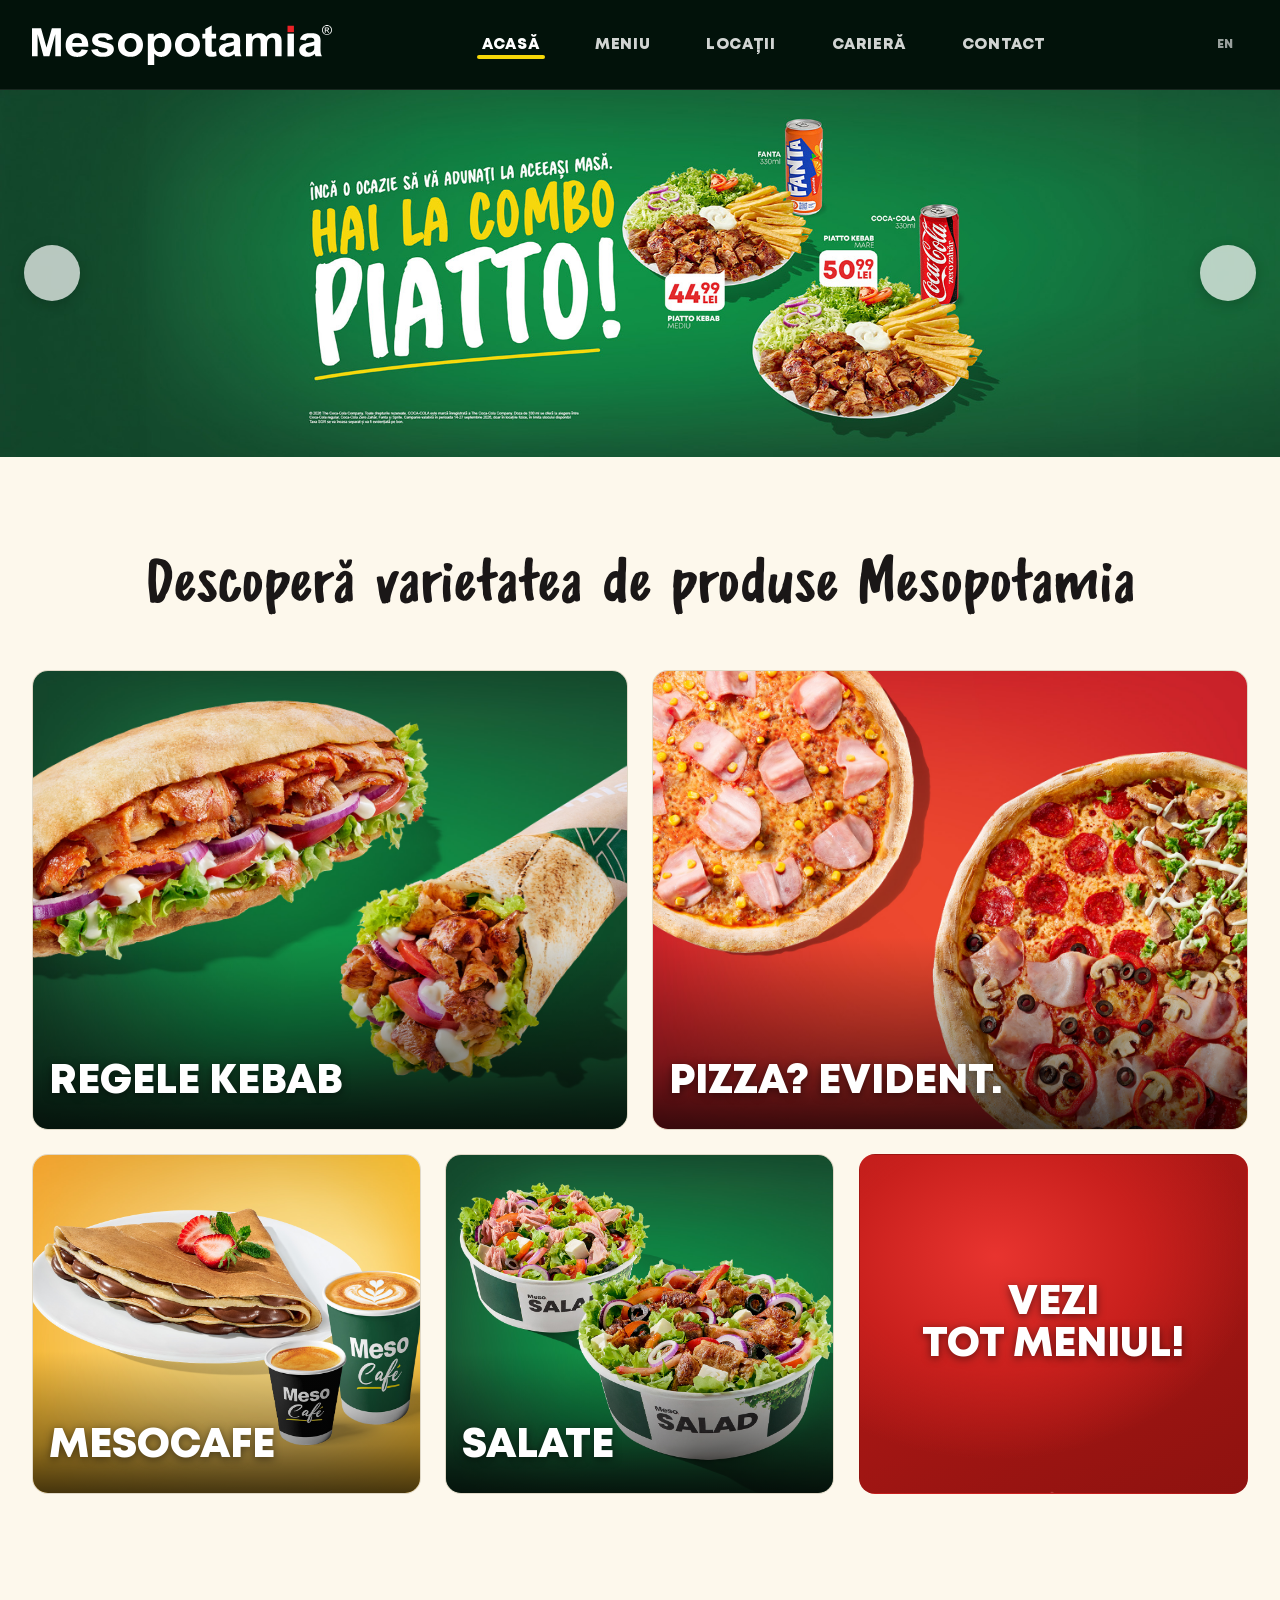
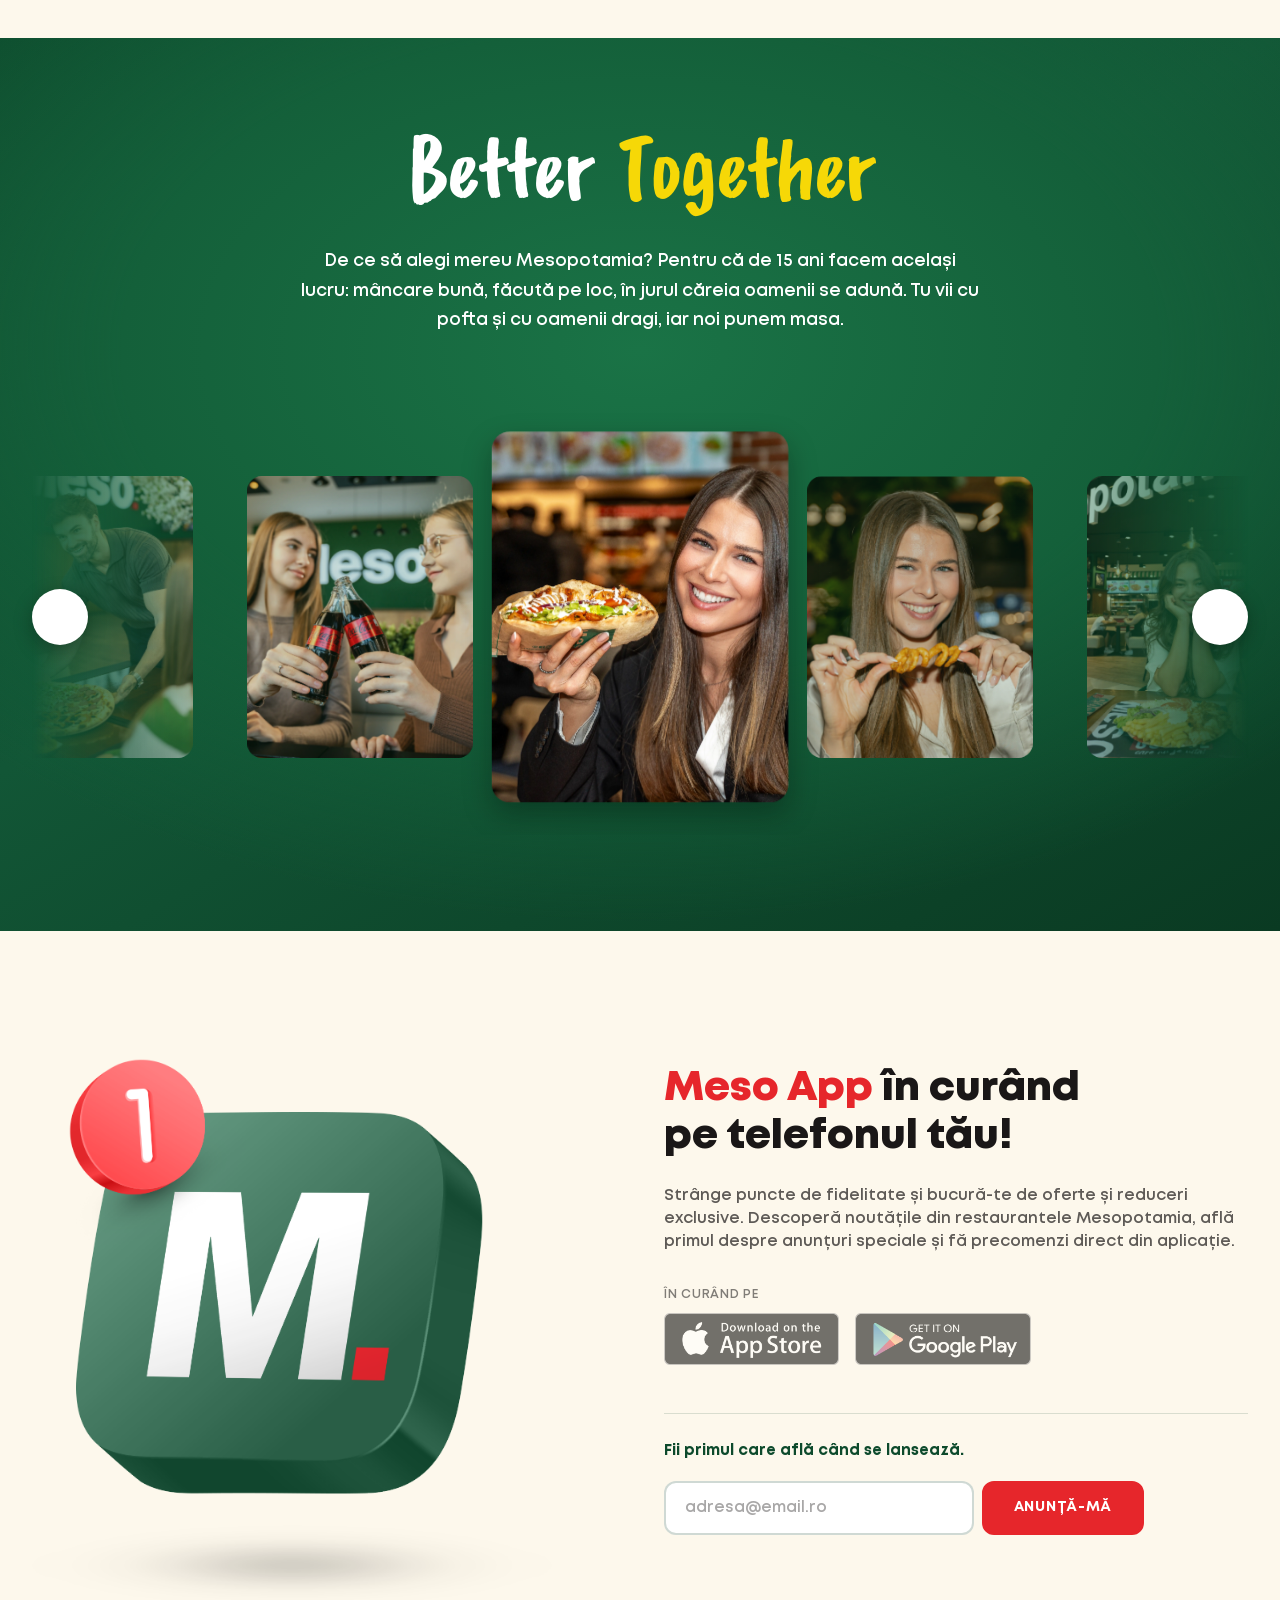
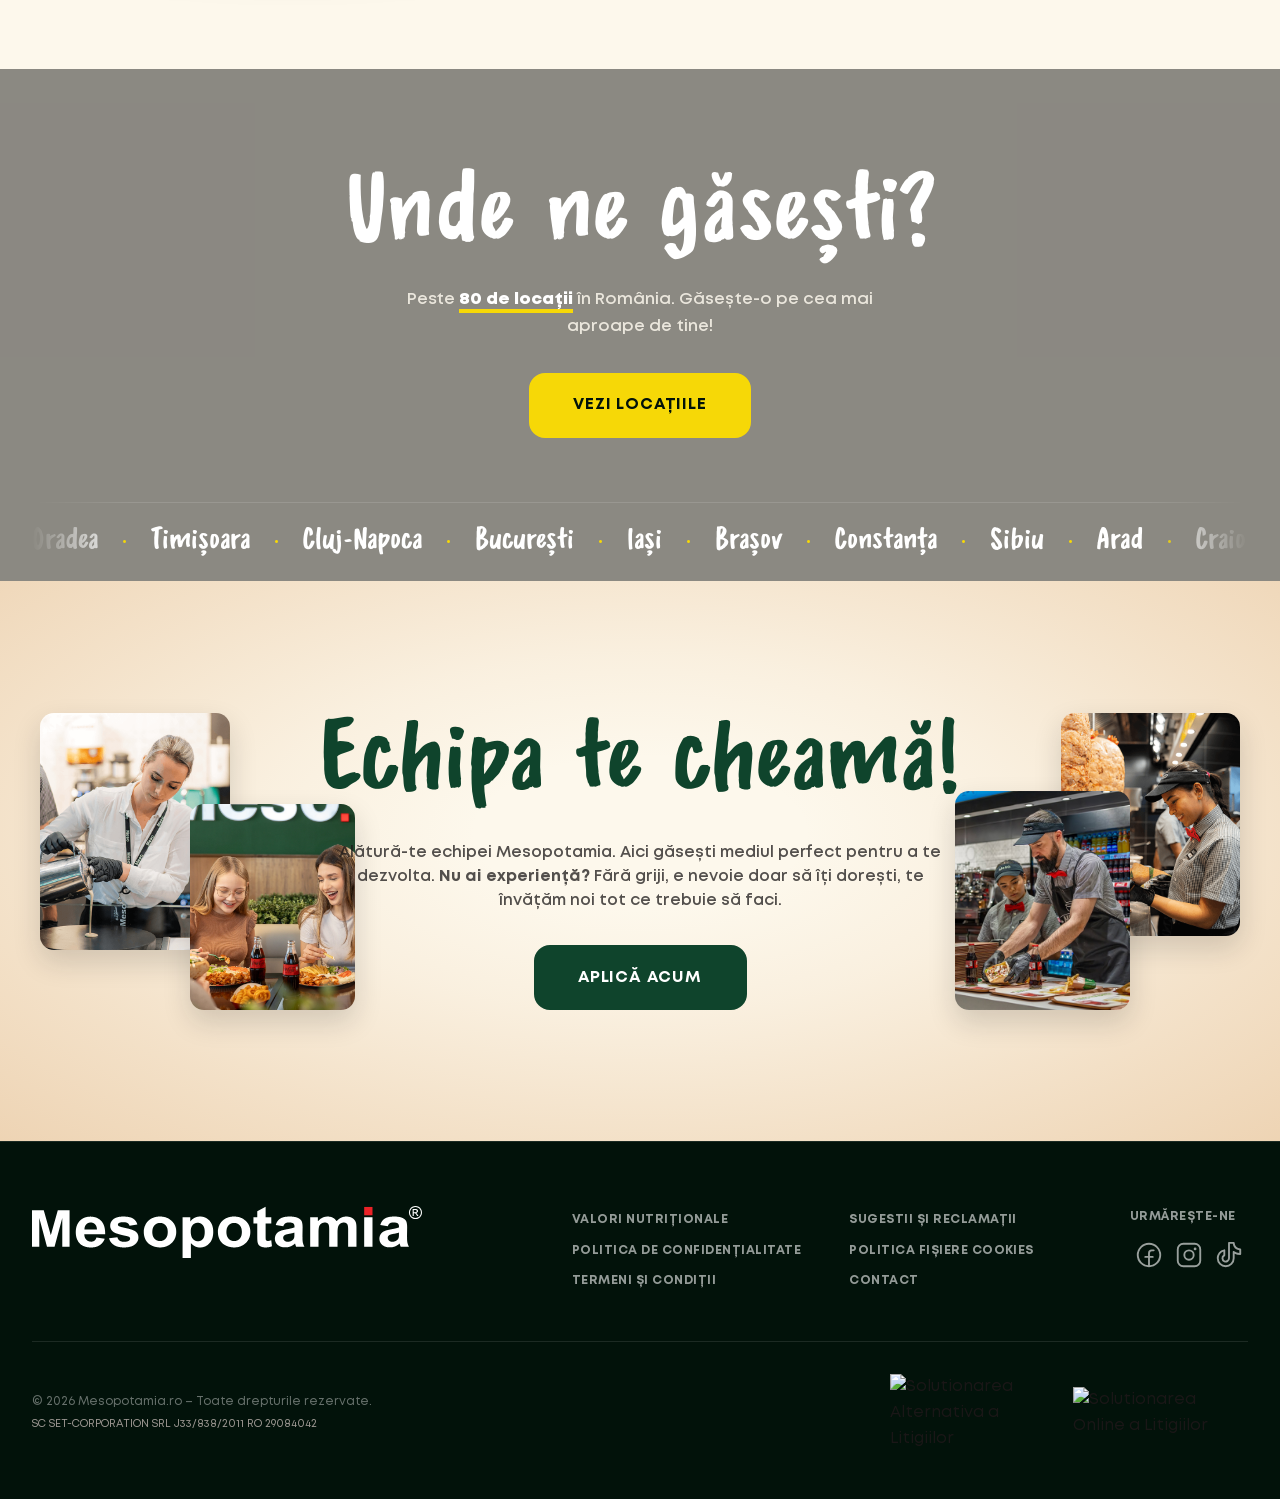
==== commit aab88c25: "Secțiunea "Echipa te cheamă" si badge-uri de magazine in app Sectiunea de recrutare, intre "Unde ne " ====
--- a/index.html
+++ b/index.html
@@ -185,53 +185,45 @@
     <div class="container app__inner">
 
       <div class="app__text">
-        <span class="app__pill">
-          <span class="app__pill-tag">Nou!</span>
-          Aplicația Meso <i class="ph-bold ph-arrow-right" aria-hidden="true"></i>
-        </span>
-
         <h2 class="app__title" id="app-title">
-          Comanzi mai <span class="hl">ușor</span>
+          <span class="hl">Meso App</span> în curând <br> pe telefonul tău!
         </h2>
 
         <p class="app__desc">
-          Comenzi în câteva secunde, puncte de fidelitate la fiecare masă
-          și oferte care există doar în aplicație.
+          Strânge puncte de fidelitate și bucură-te de oferte și reduceri
+          exclusive. Descoperă noutățile din restaurantele Mesopotamia,
+          află primul despre anunțuri speciale și fă precomenzi direct
+          din aplicație.
         </p>
 
         <!-- Badge-uri magazine — inactive pana la lansare -->
         <div class="app__stores">
-          <span class="app__store is-soon">
-            <i class="ph-fill ph-apple-logo" aria-hidden="true"></i>
-            <span class="app__store-txt">
-              <small>În curând pe</small>
-              <strong>App Store</strong>
+          <span class="app__stores-label">În curând pe</span>
+          <div class="app__stores-row">
+            <span class="app__store is-soon">
+              <img src="images/promo/AppStore.png" alt="App Store" class="app__store-img" loading="lazy">
             </span>
-          </span>
-          <span class="app__store is-soon">
-            <i class="ph-fill ph-google-play-logo" aria-hidden="true"></i>
-            <span class="app__store-txt">
-              <small>În curând pe</small>
-              <strong>Google Play</strong>
+            <span class="app__store is-soon">
+              <img src="images/promo/GooglePlay.png" alt="Google Play" class="app__store-img" loading="lazy">
             </span>
-          </span>
-        </div>
-
-        <!-- Dovada sociala -->
-        <div class="app__proof">
-          <span class="app__stat">80<span class="app__plus">+</span></span>
-          <p class="app__proof-txt">
-            locații în toată România.<br>
-            Aceeași mâncare, acum și în telefon.
-          </p>
-        </div>
-      </div>
-
-      <div class="app__visual" aria-hidden="true">
-        <!-- PLACEHOLDER: aici vine poza cu aplicatia -->
-        <div class="app__ph">
-          <span class="app__ph-label">Poza aplicație</span>
-        </div>
+          </div>
+        </div>
+
+        <!-- Formular: vizual deocamdata, nu trimite nimic.
+             De conectat la backend / serviciu de newsletter la lansare. -->
+        <div class="app__signup">
+          <p class="app__signup-txt">Fii primul care află când se lansează.</p>
+          <form class="app__form" onsubmit="return false;">
+            <label class="sr-only" for="appEmail">Adresa ta de email</label>
+            <input type="email" id="appEmail" name="email" class="app__input"
+                   placeholder="adresa@email.ro" autocomplete="email">
+            <button type="submit" class="btn-meso app__btn">Anunță-mă</button>
+          </form>
+        </div>
+      </div>
+
+      <div class="app__visual reveal">
+        <img src="images/promo/AppMockup_3D.png" alt="Iconița aplicației Mesopotamia" class="app__img" loading="lazy">
       </div>
 
     </div>
@@ -282,6 +274,30 @@
     </div>
   </section>
 
+  <!-- ECHIPA — trimite spre cariera.html, care face munca grea -->
+  <section class="team" aria-labelledby="team-title">
+    <div class="container team__inner">
+      <!-- TODO poza: doar cea din dreapta-jos e inca un portret din
+           caruselul Better Together — de inlocuit cand apare una noua. -->
+      <div class="team__floats" aria-hidden="true">
+        <img src="images/promo/Cariera_01.png" alt="" class="team__float team__float--l1" loading="lazy">
+        <img src="images/img_carousel/portrait 48.webp" alt="" class="team__float team__float--l2" loading="lazy">
+        <img src="images/promo/Cariera_02.png" alt="" class="team__float team__float--r1" loading="lazy">
+        <img src="images/promo/joburi.jpg" alt="" class="team__float team__float--r2" loading="lazy">
+      </div>
+
+      <h2 class="team__title reveal" id="team-title">
+        <span class="hl">Echipa te cheamă!</span>
+      </h2>
+      <p class="team__desc reveal">
+        Alătură-te echipei Mesopotamia. Aici găsești mediul perfect
+        pentru a te dezvolta. <strong>Nu ai experiență?</strong> Fără griji,
+        e nevoie doar să îți dorești, te învățăm noi tot ce trebuie să faci.
+      </p>
+      <a href="cariera.html" class="btn-meso team__cta reveal">Aplică acum</a>
+    </div>
+  </section>
+
   <!-- FOOTER -->
   <footer class="footer" aria-label="Footer">
 <div class="container">
--- a/css/layout.css
+++ b/css/layout.css
@@ -112,6 +112,7 @@
   /* Kraft */
   --brand-kraft-dark:  #c08d52;  /* hover */
   --brand-kraft-light: #e8c294;  /* mai deschis */
+  --brand-kraft-pale:  #f2dcbf;  /* diluat — varful gradientului */
   --brand-kraft-faint: rgba(219, 167, 110, 0.12);
 
   /* Negru cald */
@@ -160,6 +161,7 @@
   --color-kraft:       var(--brand-kraft);
   --color-kraft-dark:  var(--brand-kraft-dark);
   --color-kraft-light: var(--brand-kraft-light);
+  --color-kraft-pale:  var(--brand-kraft-pale);
 
   /* Alias vechi (maroon a disparut din brand book) → verde inchis */
   --color-maroon:       var(--brand-green-dark);
@@ -1244,6 +1246,15 @@
    BUTON MESO — clasă reutilizabilă
    .btn-meso            → roșu plin + text alb
    .btn-meso--duotone   → roșu pal + text roșu (hover → plin)
+
+   REGULA DE BAZA: transform-ul se exprima DOAR prin variabile
+   (--tx/--ty/--sc), niciodata cu valori fixe. Asa, butoanele care
+   urmaresc mouse-ul (initTiltCards scrie --tx/--ty inline) moștenesc
+   hover-ul si press-ul fara sa rescrie nimic. Un `transform` fix
+   aici ar anula urmarirea si ar trebui rescris in fiecare varianta.
+
+   --tx/--ty = deplasarea spre cursor (px, din JS; 0 daca nu urmareste)
+   --sc      = scara; --press-y = afundarea la apasare
    ================================================ */
 .btn-meso {
   display: inline-flex;
@@ -1261,6 +1272,10 @@
   border-radius: var(--radius-full);   /* pastila, ca in postere */
   text-decoration: none;
   cursor: pointer;
+  --tx: 0px;
+  --ty: 0px;
+  --sc: 1;
+  transform: translate3d(var(--tx), var(--ty), 0) scale(var(--sc));
   /* corpul rosu apare doar la hover (vezi mai jos) */
   box-shadow: 0 0 0 0 transparent;
   transition: background var(--transition-fast),
@@ -1271,15 +1286,43 @@
 }
 
 @media (hover: hover) {
+  /* Ridicare de 3px: pe butoanele care urmaresc mouse-ul se adauga
+     peste --ty, deci hover-ul si urmarirea coexista. */
   .btn-meso:hover {
     border-color: var(--color-cta);
-    transform: translateY(-3px) scale(1.04);
+    --sc: 1.04;
+    transform: translate3d(var(--tx), calc(var(--ty) - 3px), 0) scale(var(--sc));
     box-shadow: 0 7px 0 0 var(--color-cta);   /* corpul rosu iese mai mult */
   }
 
-  .btn-meso:active {
-    transform: translateY(2px) scale(1);
+  /* `.is-pressed` vine din JS: pe linkuri navigarea taie `:active`
+     prea repede ca sa se vada apasarea. */
+  .btn-meso:active,
+  .btn-meso.is-pressed {
+    --sc: 0.96;
+    transform: translate3d(var(--tx), calc(var(--ty) + 2px), 0) scale(var(--sc));
     box-shadow: 0 1px 0 0 var(--color-cta);   /* se afunda in placa rosie */
+    transition: transform 0.08s ease-out,
+                background var(--transition-fast),
+                border-color var(--transition-fast),
+                box-shadow 0.08s ease-out;
+  }
+
+  /* cat timp mouse-ul se misca, urmarirea e aproape instantanee */
+  .btn-meso.is-tracking {
+    transition: transform 0.12s linear,
+                background var(--transition-fast),
+                border-color var(--transition-fast),
+                box-shadow var(--transition-fast);
+  }
+
+  /* press-ul bate urmarirea rapida cat timp butonul e apasat */
+  .btn-meso.is-tracking:active,
+  .btn-meso.is-tracking.is-pressed {
+    transition: transform 0.08s ease-out,
+                background var(--transition-fast),
+                border-color var(--transition-fast),
+                box-shadow 0.08s ease-out;
   }
 }
 
--- a/css/index.css
+++ b/css/index.css
@@ -367,7 +367,7 @@
   font-size: clamp(1.02rem, 1.35vw, 1.25rem);
   font-weight: 500;
   line-height: 1.7;
-  color: rgba(247, 243, 232, 0.88);   /* cream, fix — fundalul e mereu verde */
+  color: var(--color-white);
   max-width: 62ch;
   margin-inline: auto;
 }
@@ -517,50 +517,31 @@
 
 .app__inner {
   display: grid;
+  /* coloane egale: poza si textul impart spatiul la fel */
   grid-template-columns: 1fr 1fr;
   align-items: center;
   gap: var(--space-2xl);
 }
 
+/* Poza in stanga, textul in dreapta. Facem swap-ul din CSS, nu din HTML,
+   ca ordinea din markup sa rămână logica pentru cititoarele de ecran. */
+.app__visual { order: 1; }
+.app__text   { order: 2; }
+
 /* ---- Pastila "Nou!" ---- */
-.app__pill {
-  display: inline-flex;
-  align-items: center;
-  gap: var(--space-sm);
-  padding: 0.45rem 1rem 0.45rem 0.45rem;
-  border-radius: var(--radius-full);
-  border: 1px solid rgba(15, 68, 44, 0.18);
-  background: var(--color-white);
-  font-family: var(--font-body);
-  font-size: 0.85rem;
-  font-weight: 600;
-  color: var(--brand-green-base);
-  margin-bottom: var(--space-lg);
-}
-
-.app__pill-tag {
-  padding: 0.25rem 0.7rem;
-  border-radius: var(--radius-full);
-  background: var(--color-cta);
-  color: var(--color-white);
-  font-size: 0.75rem;
-  font-weight: 800;
-}
-
-.app__pill i {
-  font-size: 0.9rem;
-  color: var(--brand-green-base);
-}
-
 /* ---- Titlu mare ---- */
 .app__title {
-  font-family: var(--font-heading);
-  font-size: clamp(2.8rem, 6vw, 5.4rem);
-  line-height: 1;
-  color: var(--brand-green-base);
+  /* Mont pe fraza; True Story doar pe "Mesopotamia" (vezi .hl mai jos).
+     Mont e mai lat, deci font-size mai mic decat la True Story. */
+  font-family: var(--font-body);
+  font-size: clamp(1.9rem, 3.2vw, 2.9rem);
+  font-weight: 800;
+  line-height: 1.15;
+  color: var(--brand-black);
   margin-bottom: var(--space-lg);
 }
 
+/* Tot titlul e in Mont — .hl schimba doar culoarea */
 .app__title .hl {
   color: var(--color-cta);
 }
@@ -569,28 +550,38 @@
   font-family: var(--font-body);
   font-size: clamp(1rem, 1.25vw, 1.15rem);
   font-weight: 500;
-  line-height: 1.65;
+  line-height: 1.45;
   color: rgba(26, 23, 23, 0.7);
-  max-width: 42ch;
+  max-width: 58ch;
   margin-bottom: var(--space-xl);
 }
 
 /* ---- Badge-uri magazine (inactive) ---- */
 .app__stores {
+  margin-bottom: var(--space-2xl);
+}
+
+.app__stores-label {
+  display: block;
+  font-family: var(--font-body);
+  font-size: 0.78rem;
+  font-weight: 600;
+  letter-spacing: 0.06em;
+  text-transform: uppercase;
+  color: rgba(26, 23, 23, 0.55);
+  margin-bottom: var(--space-sm);
+}
+
+.app__stores-row {
   display: flex;
   flex-wrap: wrap;
   gap: var(--space-md);
-  margin-bottom: var(--space-2xl);
-}
-
+}
+
+/* Badge-urile oficiale vin ca imagini — fundalul si textul sunt in poza */
 .app__store {
   display: inline-flex;
   align-items: center;
-  gap: var(--space-sm);
-  padding: 0.7rem 1.3rem;
-  border-radius: 12px;
-  background: var(--brand-green-night);
-  color: var(--color-white);
 }
 
 .app__store.is-soon {
@@ -598,85 +589,111 @@
   cursor: default;
 }
 
-.app__store i {
-  font-size: 1.7rem;
-}
-
-.app__store-txt {
-  display: flex;
-  flex-direction: column;
-  line-height: 1.15;
+.app__store-img {
+  height: 52px;
+  width: auto;
+  display: block;
+}
+
+/* ---- Dovada sociala ---- */
+/* ---- Formular de inscriere (vizual, nu trimite) ---- */
+.app__signup {
+  padding-top: var(--space-lg);
+  border-top: 1px solid rgba(15, 68, 44, 0.15);
+}
+
+.app__signup-txt {
   font-family: var(--font-body);
-}
-
-.app__store-txt small {
-  font-size: 0.62rem;
-  font-weight: 500;
-  letter-spacing: 0.04em;
-  opacity: 0.8;
-}
-
-.app__store-txt strong {
-  font-size: 1rem;
-  font-weight: 800;
-}
-
-/* ---- Dovada sociala ---- */
-.app__proof {
+  font-size: 0.95rem;
+  font-weight: 700;
+  color: var(--brand-green-base);
+  margin-bottom: var(--space-md);
+}
+
+.app__form {
   display: flex;
   align-items: center;
-  gap: var(--space-md);
-  padding-top: var(--space-lg);
-  border-top: 1px solid rgba(15, 68, 44, 0.15);
-}
-
-.app__stat {
-  font-family: var(--font-heading);
-  font-size: clamp(2.4rem, 4vw, 3.4rem);
-  line-height: 1;
-  color: var(--brand-green-base);
-  flex-shrink: 0;
-}
-
-.app__plus {
-  color: var(--color-cta);
-  font-size: 0.6em;
-  vertical-align: super;
-}
-
-.app__proof-txt {
+  gap: var(--space-sm);
+  max-width: 480px;
+}
+
+.app__input {
+  flex: 1 1 auto;
+  min-width: 0;
+  padding: 0.95rem 1.2rem;
+  border: 2px solid rgba(15, 68, 44, 0.2);
+  border-radius: 12px;
+  background: var(--color-white);
+  color: var(--brand-green-night);
   font-family: var(--font-body);
+  font-size: 0.98rem;
+  font-weight: 500;
+  transition: border-color var(--transition-fast),
+              box-shadow var(--transition-fast);
+}
+
+.app__input::placeholder {
+  color: rgba(26, 23, 23, 0.38);
+}
+
+.app__input:focus {
+  outline: none;
+  border-color: var(--color-cta);
+  box-shadow: 0 0 0 4px var(--color-cta-faint);
+}
+
+/* Doar culoarea si forma — miscarea vine din .btn-meso */
+.app__btn {
+  flex: 0 0 auto;
+  background: var(--color-cta);
+  border-color: var(--color-cta);
+  border-radius: 12px;
+  padding: 0.95rem 1.8rem;
   font-size: 0.9rem;
-  font-weight: 500;
-  line-height: 1.45;
-  color: rgba(26, 23, 23, 0.6);
-}
-
-/* ---- Vizual: patrat de placeholder ---- */
+}
+
+@media (hover: hover) {
+  .app__btn:hover,
+  .app__btn:active,
+  .app__btn.is-pressed {
+    background: var(--color-cta-dark);
+    border-color: var(--color-cta-dark);
+    box-shadow: none;
+  }
+}
+
+@media (hover: hover) {
+  /* cat timp mouse-ul se misca, urmarirea e aproape instantanee */
+  .app__btn.is-tracking {
+    transition: transform 0.12s linear,
+                background var(--transition-fast),
+                border-color var(--transition-fast);
+  }
+}
+
+/* ---- Vizual: mockup-ul aplicatiei ---- */
+/* Coloana vizualului: lasa poza sa iasa din container spre dreapta,
+   ca telefonul sa nu para taiat la marginea conținutului. */
 .app__visual {
-  display: flex;
-  justify-content: center;
-}
-
-/* PLACEHOLDER — de inlocuit cu <img> cand vine poza */
-.app__ph {
+  min-width: 0;
+}
+
+/* Panoul: gradient kraft, rotunjit. Poza umple panoul si e decupata
+   de colturile lui — overflow:hidden face clipping mask.
+   Kraft, nu verde — verdele s-ar bate cu ecranul telefonului. */
+/* Doar poza, fara card si fara decupare — isi pastreaza proportia reala.
+   Plafon de latime: e o iconita, nu un mockup de ecran. */
+.app__img {
   width: 100%;
   max-width: 520px;
-  aspect-ratio: 1 / 1;
-  border-radius: 28px;
-  background: var(--brand-green-base);
-  display: flex;
-  align-items: center;
-  justify-content: center;
-}
-
-.app__ph-label {
-  font-family: var(--font-body);
-  font-size: 0.85rem;
-  font-weight: 700;
-  letter-spacing: 0.1em;
-  text-transform: uppercase;
-  color: rgba(255, 255, 255, 0.4);
+  height: auto;
+  display: block;
+  /* PNG-ul are o umbra difuza pe ~20% din inaltime, jos, si puțin gol sus.
+     Grid-ul centreaza caseta cu tot cu umbra, deci iconita vizibila iese
+     mai sus decat textul. Compensam cu jumatate din umbra.
+     Nota: de-aia `.reveal` sta pe .app__visual, nu aici — revealIn se
+     termina cu translateY(0) si ar sterge alinierea asta. */
+  transform: translateY(6%);
 }
 
 @media (max-width: 900px) {
@@ -685,20 +702,18 @@
     gap: var(--space-2xl);
   }
 
+  /* pe mobil poza trece deasupra textului */
   .app__visual {
     order: -1;
   }
 
-  .app__ph {
-    max-width: 400px;
-  }
-
-  .app__proof { justify-content: flex-start; }
+  .app__img {
+    max-width: 440px;
+  }
 }
 
 @media (max-width: 560px) {
-  .app__store { padding: 0.6rem 1rem; }
-  .app__store i { font-size: 1.4rem; }
+  .app__store-img { height: 42px; }
 }
 
 
@@ -766,6 +781,7 @@
    Verdele din .btn-meso s-ar pierde pe fundalul sectiunii. */
 /* Galben, colturi rotunjite. Urmareste mouse-ul ca .cat-card
    (--tx/--ty vin din initTiltCards). */
+/* Doar culoarea si forma — miscarea vine din .btn-meso */
 .loc__cta {
   background: var(--brand-yellow);
   border-color: var(--brand-yellow);
@@ -773,35 +789,183 @@
   font-size: 1rem;
   padding: 1.05rem 2.6rem;
   border-radius: 16px;
-  --tx: 0px;
-  --ty: 0px;
-  --sc: 1;
-  transform: translate3d(var(--tx), var(--ty), 0) scale(var(--sc));
-  transition: background var(--transition-fast),
-              border-color var(--transition-fast),
-              transform 0.45s cubic-bezier(0.22, 0.61, 0.36, 1);
 }
 
 @media (hover: hover) {
-  /* IMPORTANT: .btn-meso:hover pune transform fix, care ar anula
-     urmarirea mouse-ului. Il rescriem prin variabile. */
   .loc__cta:hover,
-  .loc__cta:active {
+  .loc__cta:active,
+  .loc__cta.is-pressed {
     background: var(--brand-yellow-dark);
     border-color: var(--brand-yellow-dark);
     color: var(--brand-green-night);
     box-shadow: none;
-    --sc: 1.04;
-    transform: translate3d(var(--tx), var(--ty), 0) scale(var(--sc));
-  }
-
-  /* cat timp mouse-ul se misca, urmarirea e aproape instantanee */
-  .loc__cta.is-tracking {
-    transition: transform 0.12s linear,
-                background var(--transition-fast),
-                border-color var(--transition-fast);
-  }
-}
+  }
+}
+
+/* ================================================
+   5. TEAM — recrutare, trimite spre cariera.html
+   Kraft, nu verde: separa de cremul secțiunii de app
+   si nu mai adauga un al treilea verde pe pagina.
+   ================================================ */
+.team {
+  /* Padding normal de secțiune. Pozele sunt ancorate sus/jos, deci
+     min-height le lasa loc pe verticala — dar cu 2 poze pe parte
+     (nu 3) nu mai e nevoie de inaltimea mare de dinainte. */
+  padding-block: var(--space-4xl);
+  min-height: 560px;
+  display: flex;
+  align-items: center;
+  overflow: hidden;
+  /* Invers: centrul rămâne crem, kraft-ul se aduna spre margini.
+     Kraft-ul e pus prin rgba, nu prin tokeni, ca sa poata porni
+     din transparent. */
+  background:
+    radial-gradient(ellipse 85% 90% at 50% 45%,
+      transparent 15%,
+      rgba(219, 167, 110, 0.10) 35%,
+      rgba(219, 167, 110, 0.28) 60%,
+      rgba(219, 167, 110, 0.55) 100%),
+    var(--color-bg);
+}
+
+.team__inner {
+  position: relative;
+  display: flex;
+  flex-direction: column;
+  align-items: center;
+  text-align: center;
+}
+
+/* ---- Poze: 2 stanga, 2 dreapta ----
+   Stau in spatele textului, drepte si nemiscate; se deplaseaza
+   spre cursor cat timp mouse-ul e pe buton (initTeamFloats).
+
+   Zona e lata (pozele stau in afara coloanei de text) si are un mic
+   inset lateral, ca pozele sa nu fie lipite de marginea ecranului.
+   Suprapunerea dintre ele vine din apropierea pe verticala, nu din
+   tragerea spre centru — aceea le-ar duce peste text. */
+.team__floats {
+  position: absolute;
+  inset-block: 0;
+  left: 50%;
+  translate: -50% 0;
+  width: min(calc(100% - 5rem), 1420px);
+  pointer-events: none;
+  z-index: 0;
+}
+
+.team__float {
+  position: absolute;
+  width: 190px;
+  aspect-ratio: 4 / 5;
+  object-fit: cover;
+  border-radius: 14px;
+  box-shadow: 0 12px 28px rgba(26, 23, 23, 0.16);
+  /* --fx/--fy = deplasarea spre cursor, scrise din JS (initTeamFloats) */
+  --fx: 0px;
+  --fy: 0px;
+  transform: translate3d(var(--fx), var(--fy), 0);
+  transition: transform 0.7s cubic-bezier(0.22, 0.61, 0.36, 1);
+}
+
+/* cat timp mouse-ul e pe buton, urmarirea e aproape instantanee */
+.team__float.is-tracking {
+  transition: transform 0.18s ease-out;
+}
+
+/* Pozitionare in px, nu in %: procentele se raportau la inaltimea
+   containerului (dictata de text, deci mica) si pozele se calcau.
+   Toate valorile sunt pozitive — pozele stau in interiorul secțiunii,
+   nu ies peste margini. */
+
+/* Pe fiecare parte: poza exterioara lipita de marginea zonei, iar a
+   doua coborata si trasa spre interior atat cat sa se atinga doar cu
+   un colt — suprapunere mica, in diagonala.
+
+   Ancorate cu top/bottom la 0, nu cu procente: procentele lasau poza
+   de jos sa treaca sub marginea containerului, adica peste padding-ul
+   secțiunii. Asa, toate patru stau in zona de conținut. */
+
+/* Stanga */
+.team__float--l1 {
+  left: 0;
+  top: 0;
+}
+
+.team__float--l2 {
+  left: 150px;   /* mai spre interior → se ating doar cu un colt mic */
+  bottom: 0;
+  width: 165px;
+}
+
+/* Dreapta — oglinda stangii */
+.team__float--r1 {
+  right: 0;
+  top: 0;
+  width: 179px;
+}
+
+.team__float--r2 {
+  right: 110px;
+  bottom: 0;
+  width: 175px;
+}
+
+/* Textul si butonul stau peste poze */
+.team__title,
+.team__desc,
+.team__cta {
+  position: relative;
+  z-index: 1;
+}
+
+
+/* Aceeasi scara ca .loc__title — titlurile mari de secțiune */
+.team__title {
+  font-family: var(--font-heading);
+  font-size: clamp(3.4rem, 8vw, 7rem);
+  line-height: 1.02;
+  color: var(--brand-black);
+  margin-bottom: var(--space-lg);
+}
+
+/* Partea a doua a titlului, in verde — accentul de brand */
+.team__title .hl {
+  color: var(--brand-green);
+}
+
+.team__desc {
+  font-family: var(--font-body);
+  font-size: clamp(1rem, 1.25vw, 1.15rem);
+  font-weight: 500;
+  line-height: 1.5;
+  color: rgba(26, 23, 23, 0.75);
+  max-width: 56ch;
+  margin-bottom: var(--space-xl);
+}
+
+/* Verde plin pe kraft; urmareste mouse-ul ca restul CTA-urilor */
+/* Doar culoarea si forma — miscarea vine din .btn-meso */
+.team__cta {
+  background: var(--brand-green);
+  border-color: var(--brand-green);
+  color: var(--color-white);
+  border-radius: 16px;
+  padding: 1.05rem 2.6rem;
+  font-size: 1rem;
+}
+
+@media (hover: hover) {
+  .team__cta:hover,
+  .team__cta:active,
+  .team__cta.is-pressed {
+    background: var(--brand-green-emerald);
+    border-color: var(--brand-green-emerald);
+    color: var(--color-white);
+    box-shadow: none;
+  }
+}
+
 
 /* "80 de locații" — bold, subliniat cu galben ca trasat cu marker */
 .loc__mark {
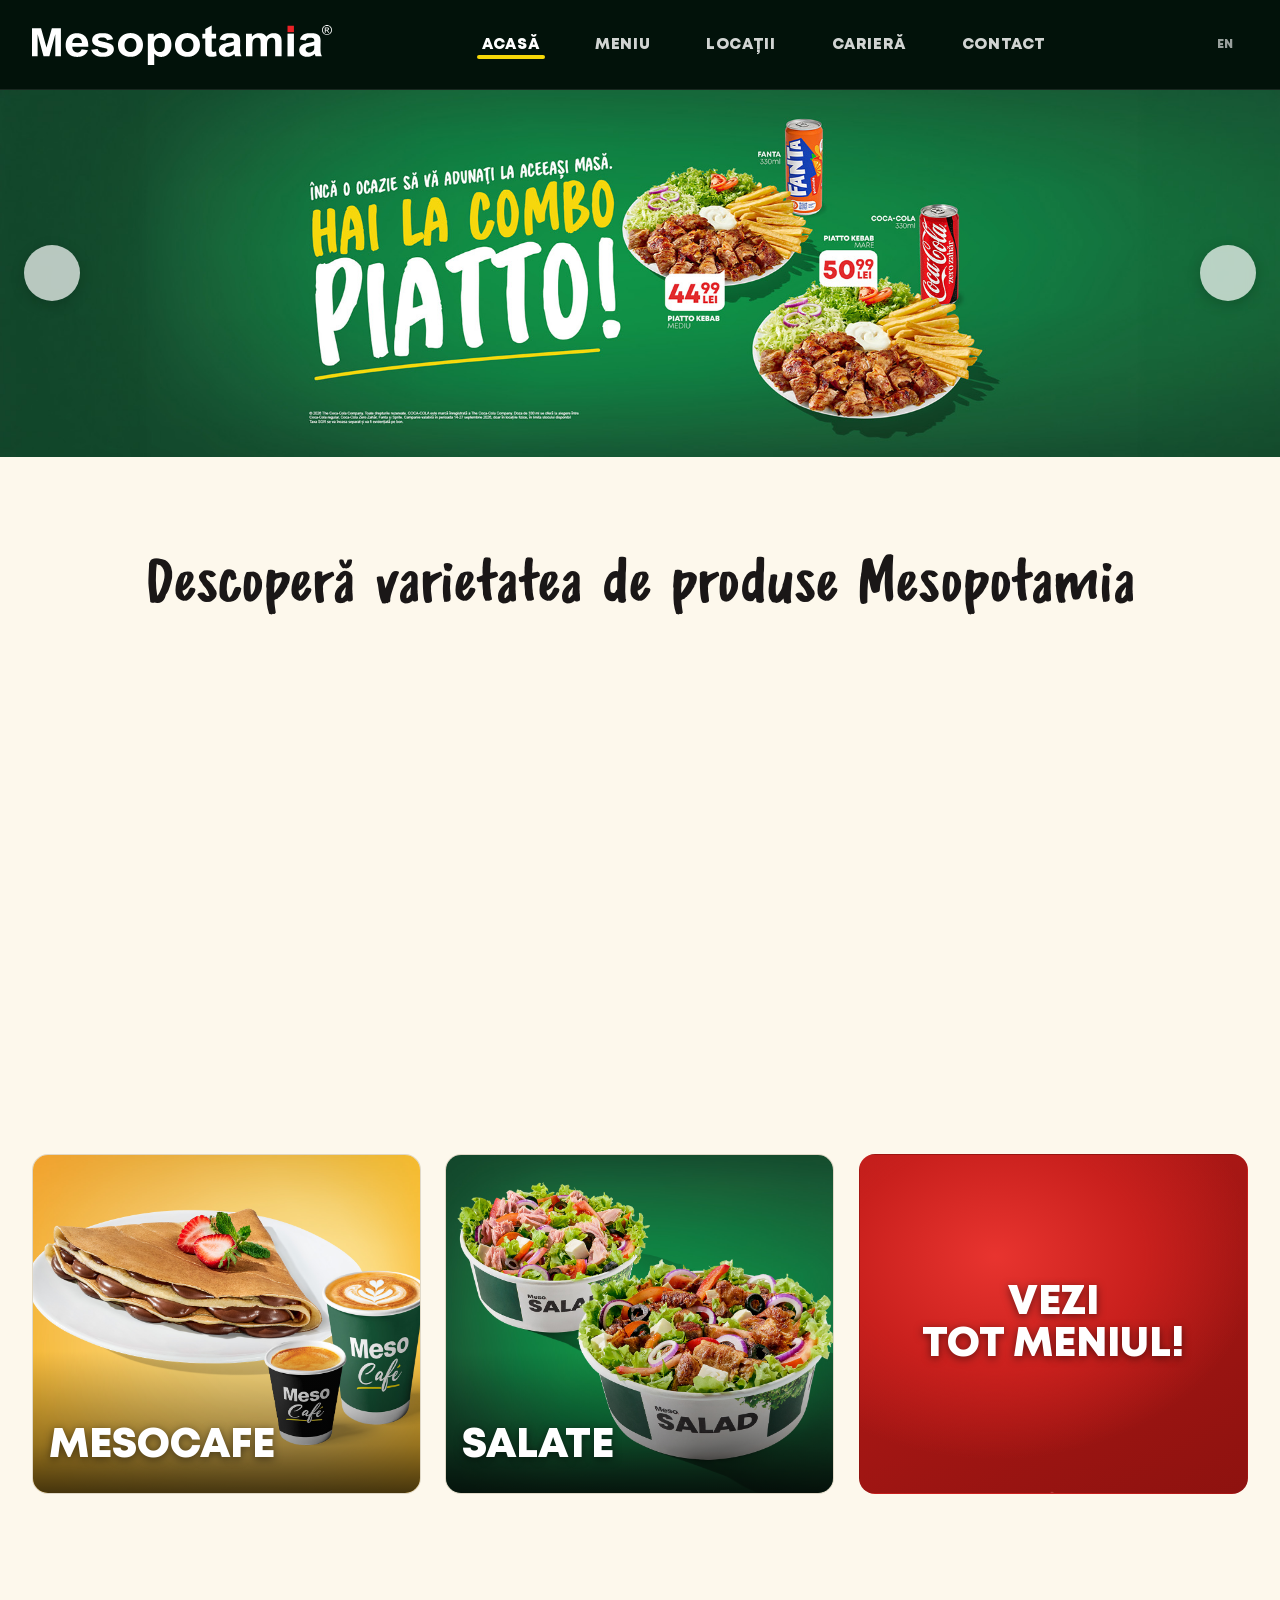
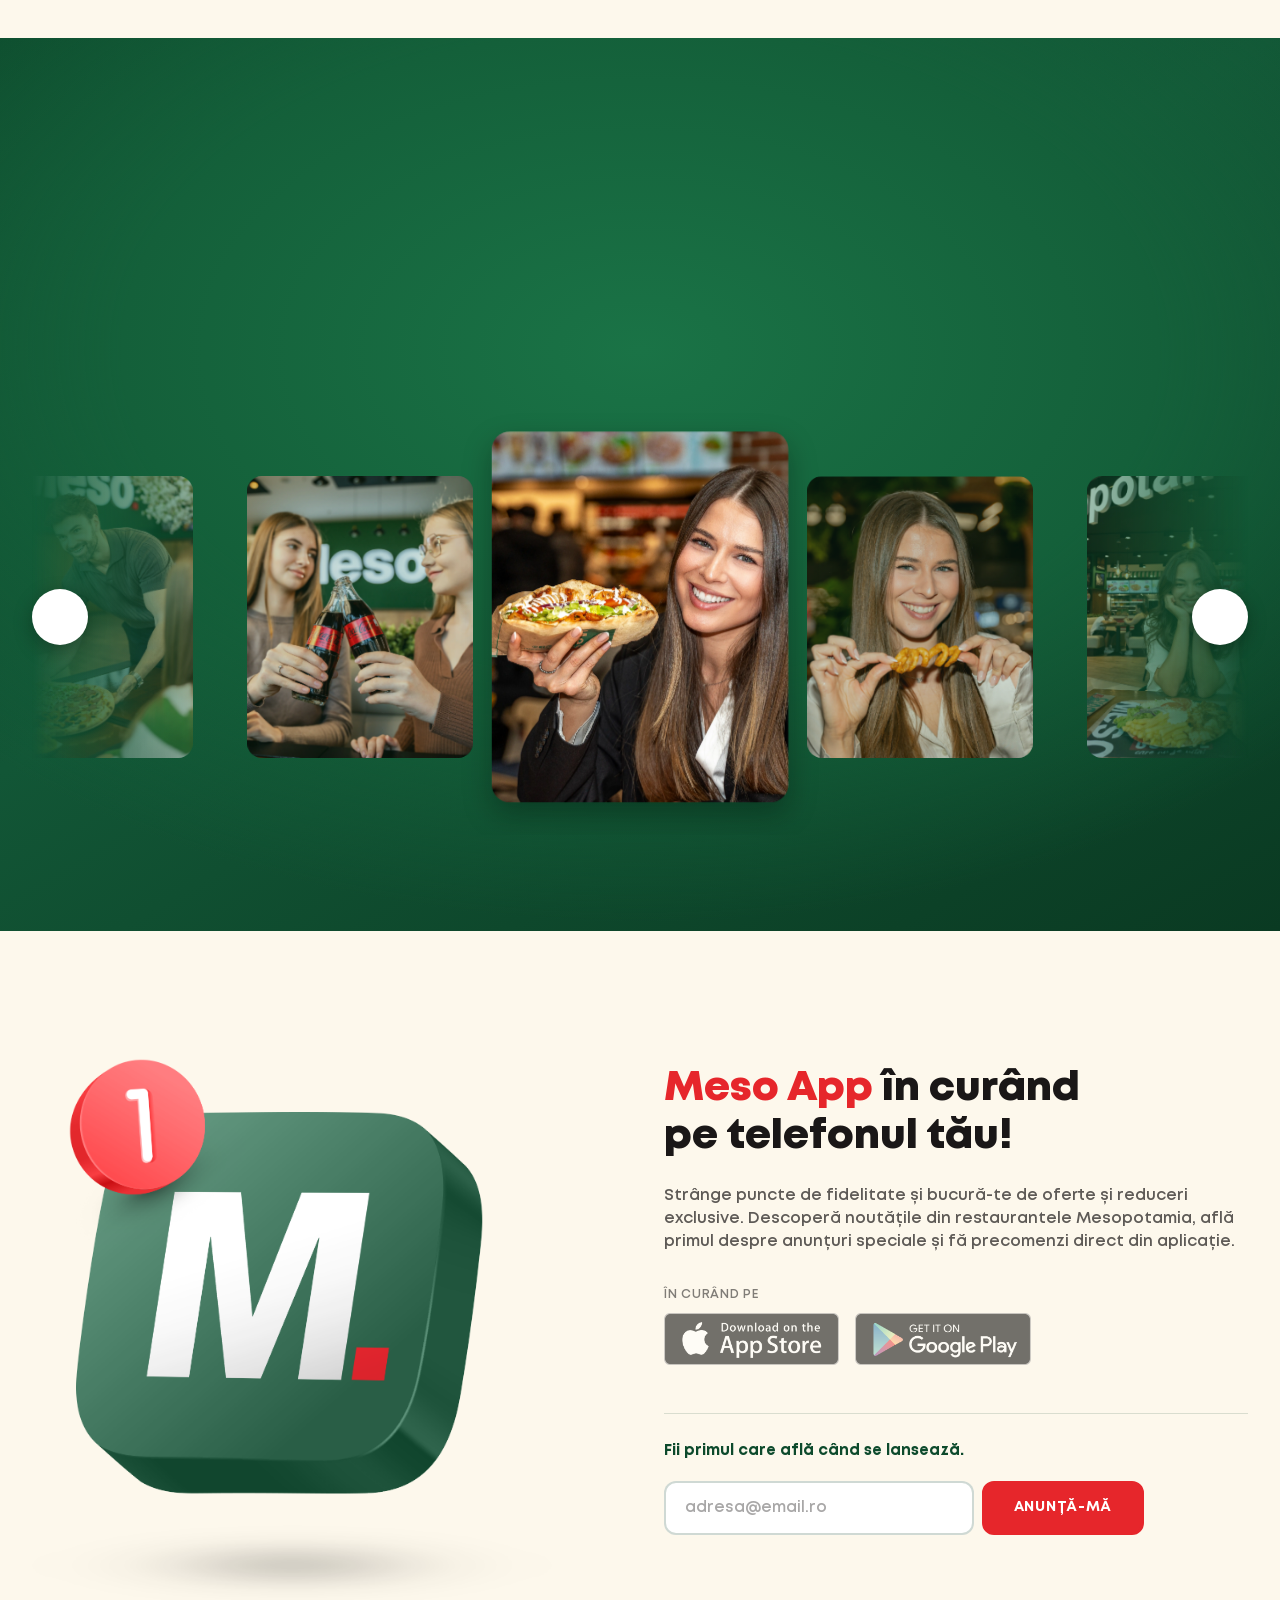
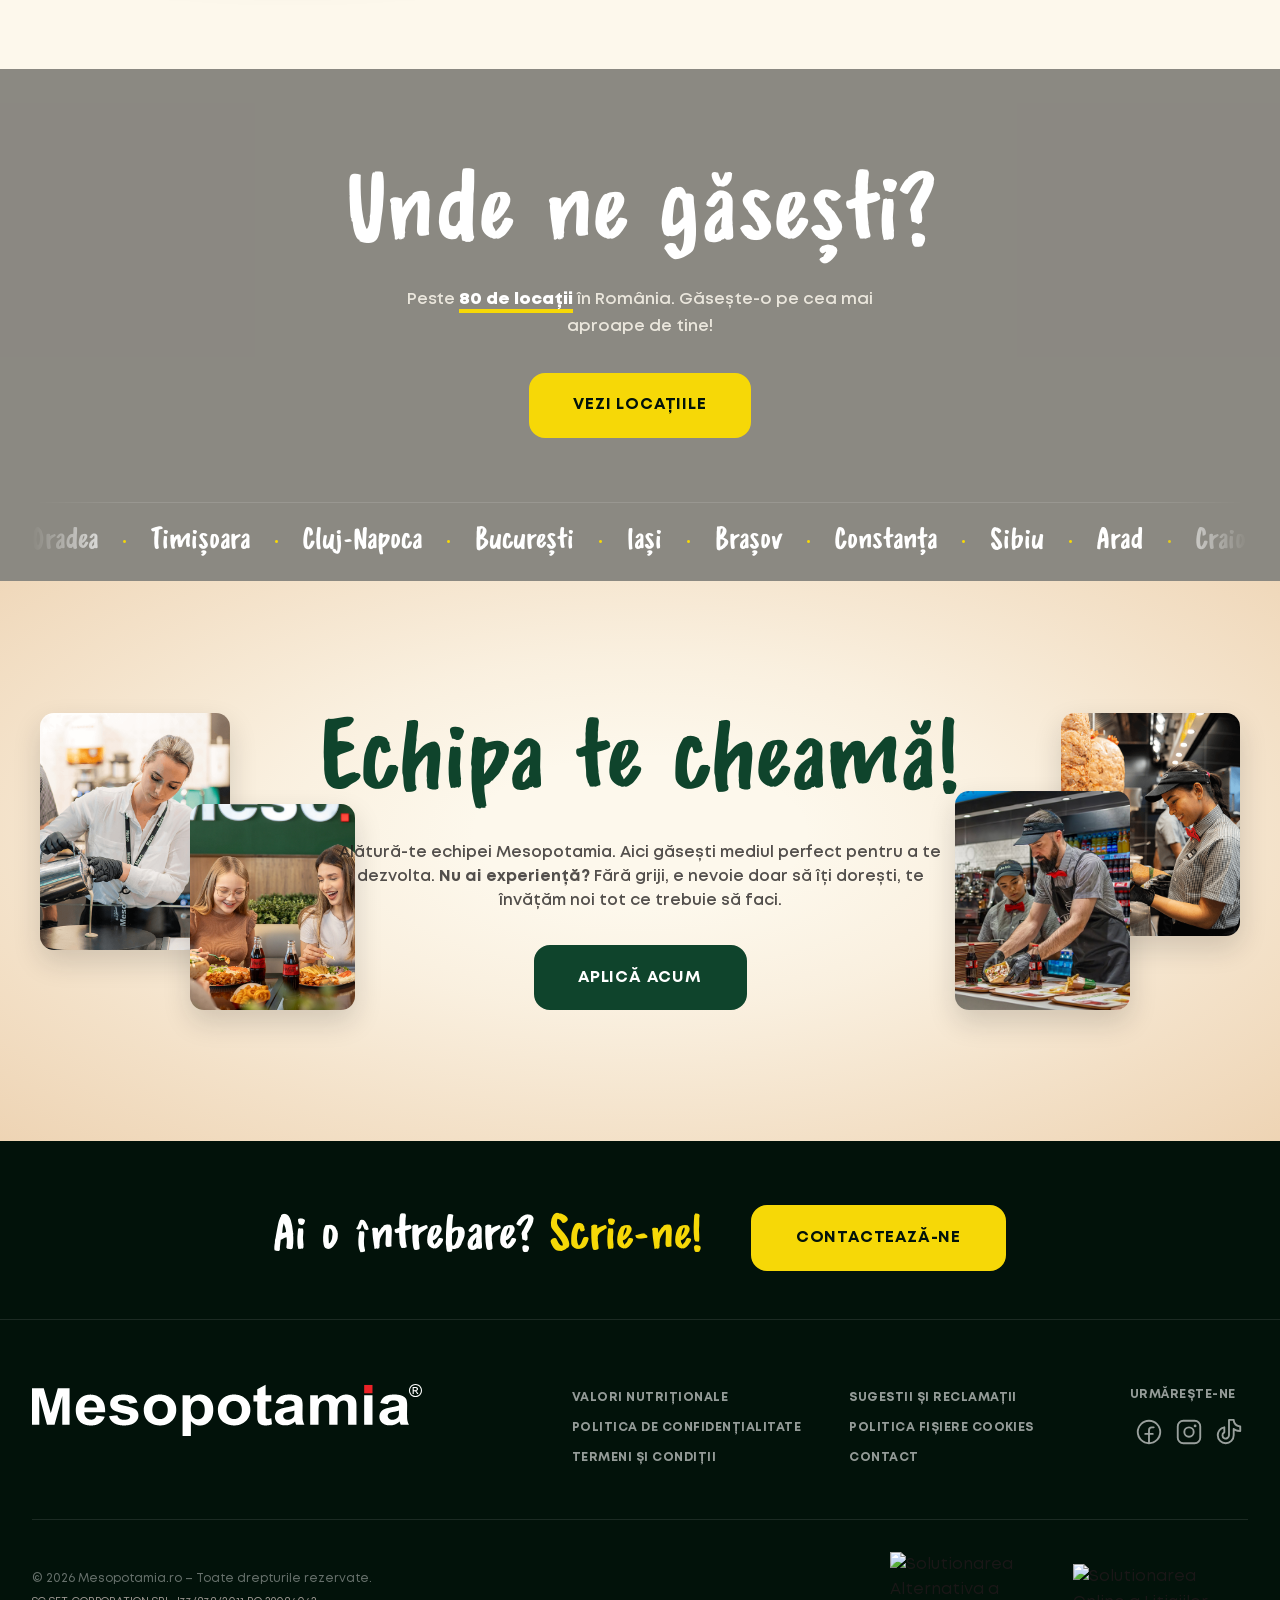
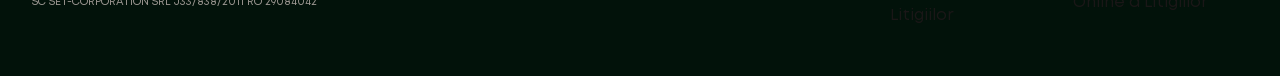
==== commit 213559bc: "Secțiune de contact lipita de footer + reveal spre centrul ecranului Contact CTA intre "Echipa te ch" ====
--- a/index.html
+++ b/index.html
@@ -279,22 +279,42 @@
     <div class="container team__inner">
       <!-- TODO poza: doar cea din dreapta-jos e inca un portret din
            caruselul Better Together — de inlocuit cand apare una noua. -->
+      <!-- .reveal pe fiecare poza → stagger automat din initScrollReveal.
+           Animatia lor (revealFloat) miscă `translate`, nu `transform`:
+           transform-ul rămâne liber pentru urmarirea mouse-ului. -->
       <div class="team__floats" aria-hidden="true">
-        <img src="images/promo/Cariera_01.png" alt="" class="team__float team__float--l1" loading="lazy">
-        <img src="images/img_carousel/portrait 48.webp" alt="" class="team__float team__float--l2" loading="lazy">
-        <img src="images/promo/Cariera_02.png" alt="" class="team__float team__float--r1" loading="lazy">
-        <img src="images/promo/joburi.jpg" alt="" class="team__float team__float--r2" loading="lazy">
-      </div>
-
-      <h2 class="team__title reveal" id="team-title">
+        <img src="images/promo/Cariera_01.png" alt="" class="team__float team__float--l1 reveal" loading="lazy">
+        <img src="images/img_carousel/portrait 48.webp" alt="" class="team__float team__float--l2 reveal" loading="lazy">
+        <img src="images/promo/Cariera_02.png" alt="" class="team__float team__float--r1 reveal" loading="lazy">
+        <img src="images/promo/joburi.jpg" alt="" class="team__float team__float--r2 reveal" loading="lazy">
+      </div>
+
+      <h2 class="team__title" id="team-title">
         <span class="hl">Echipa te cheamă!</span>
       </h2>
-      <p class="team__desc reveal">
+      <p class="team__desc">
         Alătură-te echipei Mesopotamia. Aici găsești mediul perfect
         pentru a te dezvolta. <strong>Nu ai experiență?</strong> Fără griji,
         e nevoie doar să îți dorești, te învățăm noi tot ce trebuie să faci.
       </p>
-      <a href="cariera.html" class="btn-meso team__cta reveal">Aplică acum</a>
+      <a href="cariera.html" class="btn-meso team__cta">Aplică acum</a>
+    </div>
+  </section>
+
+  <!-- CONTACT — acelasi fundal ca footer-ul, ca sa para o prelungire a lui -->
+  <section class="contact-cta" aria-labelledby="contact-cta-title">
+    <div class="container contact-cta__inner">
+
+      <div class="contact-cta__head">
+        <h2 class="contact-cta__title" id="contact-cta-title">
+          Ai o întrebare? <span class="hl">Scrie-ne!</span>
+        </h2>
+      </div>
+
+      <div class="contact-cta__action">
+        <a href="contact.html" class="btn-meso contact-cta__btn">Contactează-ne</a>
+      </div>
+
     </div>
   </section>
 
--- a/css/index.css
+++ b/css/index.css
@@ -873,6 +873,25 @@
   transition: transform 0.18s ease-out;
 }
 
+/* Fade in la scroll, cu stagger dat de initScrollReveal.
+   Animatia misca `translate`, nu `transform`, fiindca transform-ul e
+   folosit de urmarirea mouse-ului — daca ar anima transform, `forwards`
+   l-ar tine blocat si pozele n-ar mai urmari cursorul. */
+.team__float.reveal.is-visible {
+  animation: revealFloat 0.6s ease forwards;
+}
+
+@keyframes revealFloat {
+  from {
+    opacity: 0;
+    translate: 0 28px;
+  }
+  to {
+    opacity: 1;
+    translate: 0 0;
+  }
+}
+
 /* Pozitionare in px, nu in %: procentele se raportau la inaltimea
    containerului (dictata de text, deci mica) si pozele se calcau.
    Toate valorile sunt pozitive — pozele stau in interiorul secțiunii,
@@ -967,6 +986,64 @@
 }
 
 
+/* ================================================
+   6. CONTACT CTA — prelungire a footer-ului
+   Acelasi fundal ca .footer (--brand-green-night) si fara
+   bordura intre ele: separarea o face border-top-ul footer-ului.
+   ================================================ */
+.contact-cta {
+  background-color: var(--brand-green-night);
+  padding-block: var(--space-3xl) var(--space-2xl);
+}
+
+/* flex, nu grid 1fr 1fr: coloanele egale impingeau titlul si butonul
+   la extremele secțiunii. Acum ocupa doar cat au nevoie, grupate la
+   mijloc, cu un gap intre ele. */
+.contact-cta__inner {
+  display: flex;
+  align-items: center;
+  justify-content: center;
+  gap: var(--space-2xl);
+}
+
+.contact-cta__title {
+  font-family: var(--font-heading);
+  font-size: clamp(2.2rem, 4vw, 3.4rem);
+  line-height: 1.05;
+  color: var(--color-white);
+}
+
+.contact-cta__title .hl {
+  color: var(--brand-yellow);
+}
+
+.contact-cta__action {
+  flex-shrink: 0;
+}
+
+/* Galben pe fundal verde-noapte, ca .loc__cta — rosul s-ar pierde aici.
+   Doar culoarea si forma; miscarea vine din .btn-meso. */
+.contact-cta__btn {
+  background: var(--brand-yellow);
+  border-color: var(--brand-yellow);
+  color: var(--brand-green-night);
+  border-radius: 16px;
+  padding: 1.05rem 2.6rem;
+  font-size: 1rem;
+}
+
+@media (hover: hover) {
+  .contact-cta__btn:hover,
+  .contact-cta__btn:active,
+  .contact-cta__btn.is-pressed {
+    background: var(--brand-yellow-dark);
+    border-color: var(--brand-yellow-dark);
+    color: var(--brand-green-night);
+    box-shadow: none;
+  }
+}
+
+
 /* "80 de locații" — bold, subliniat cu galben ca trasat cu marker */
 .loc__mark {
   font-weight: 800;
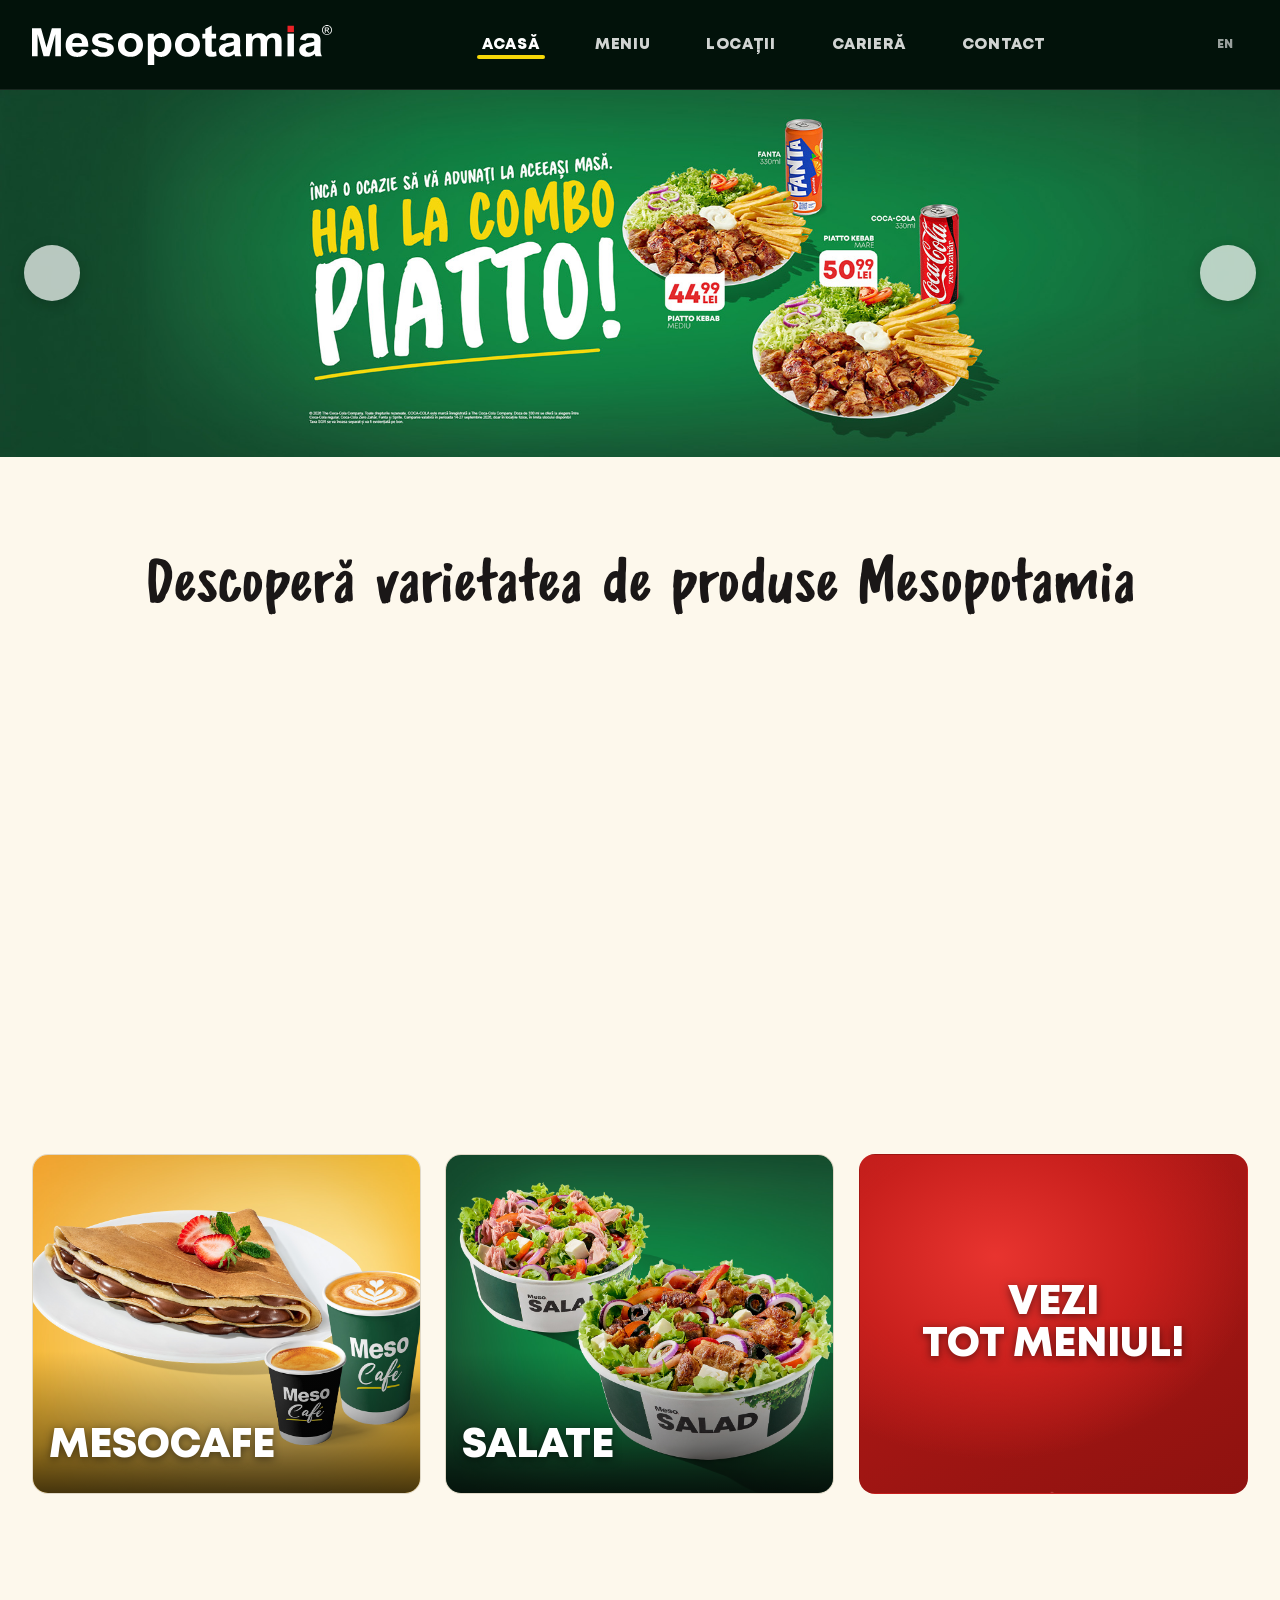
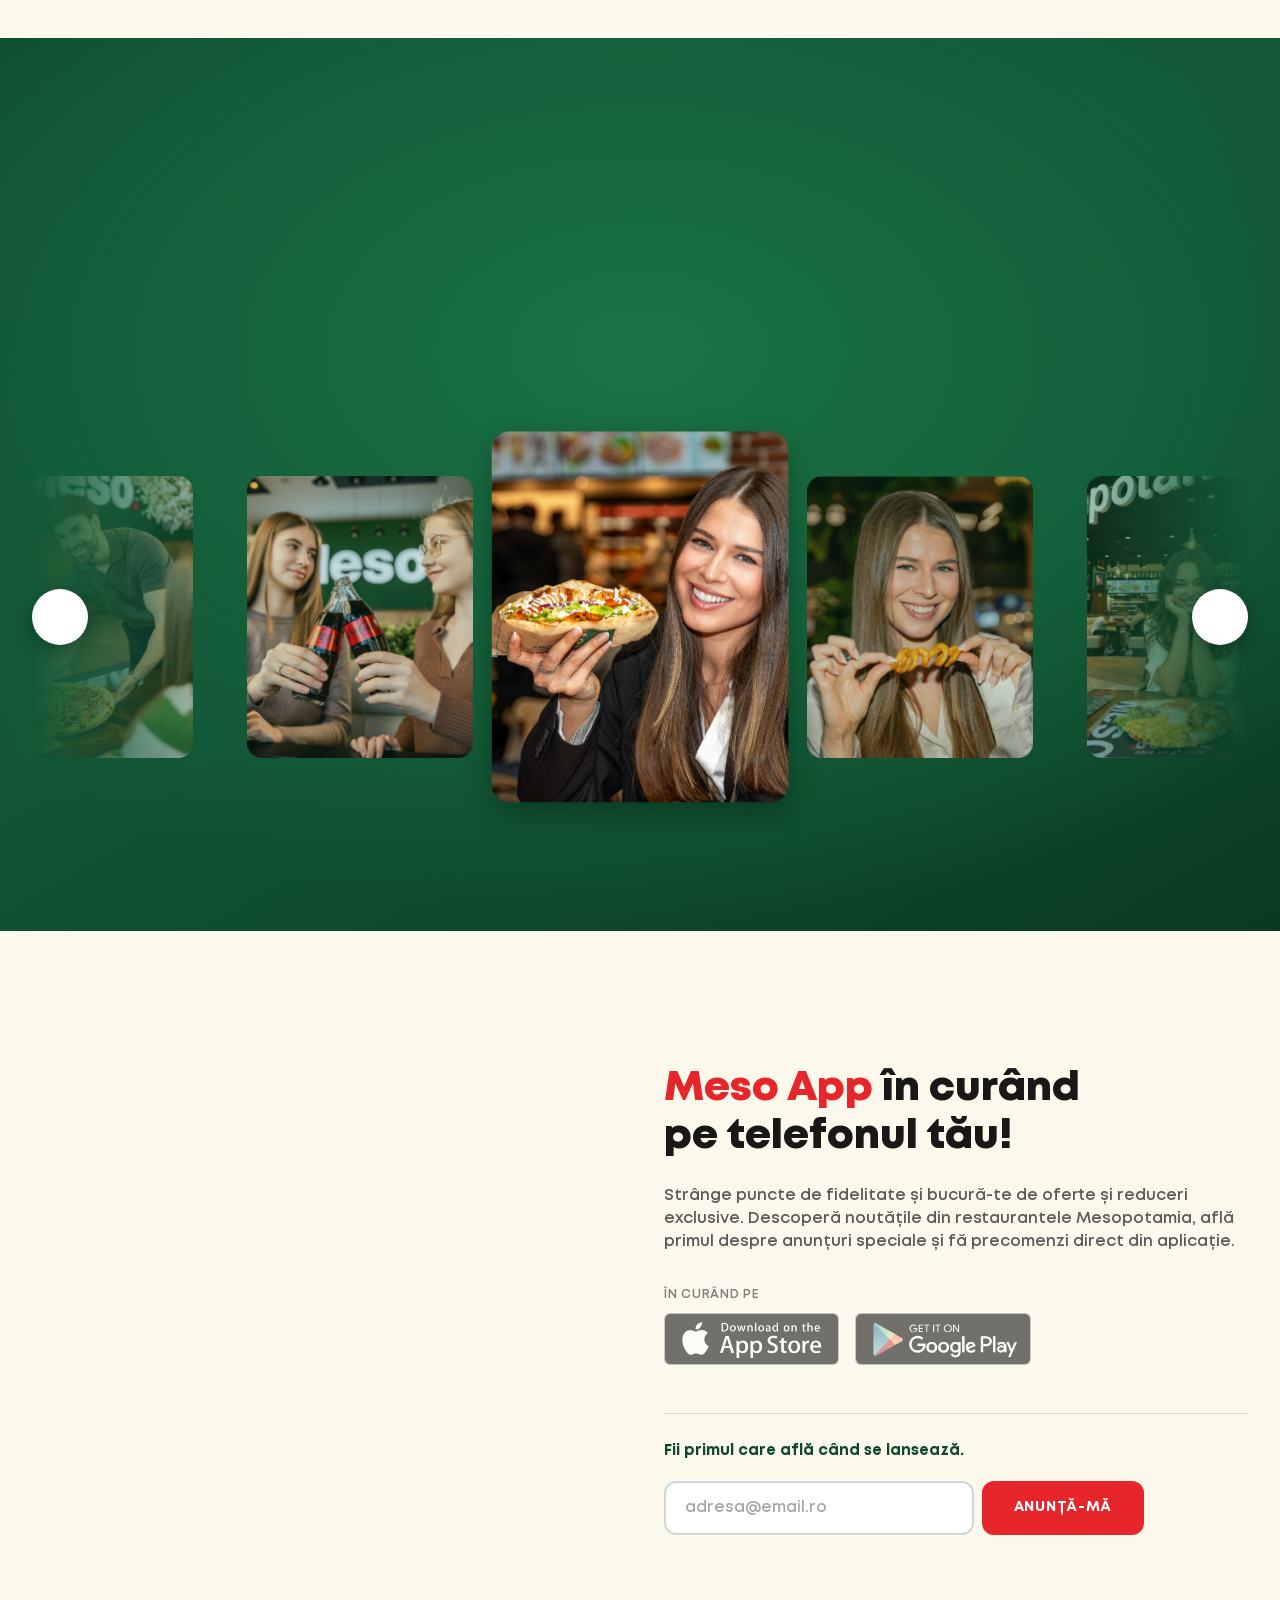
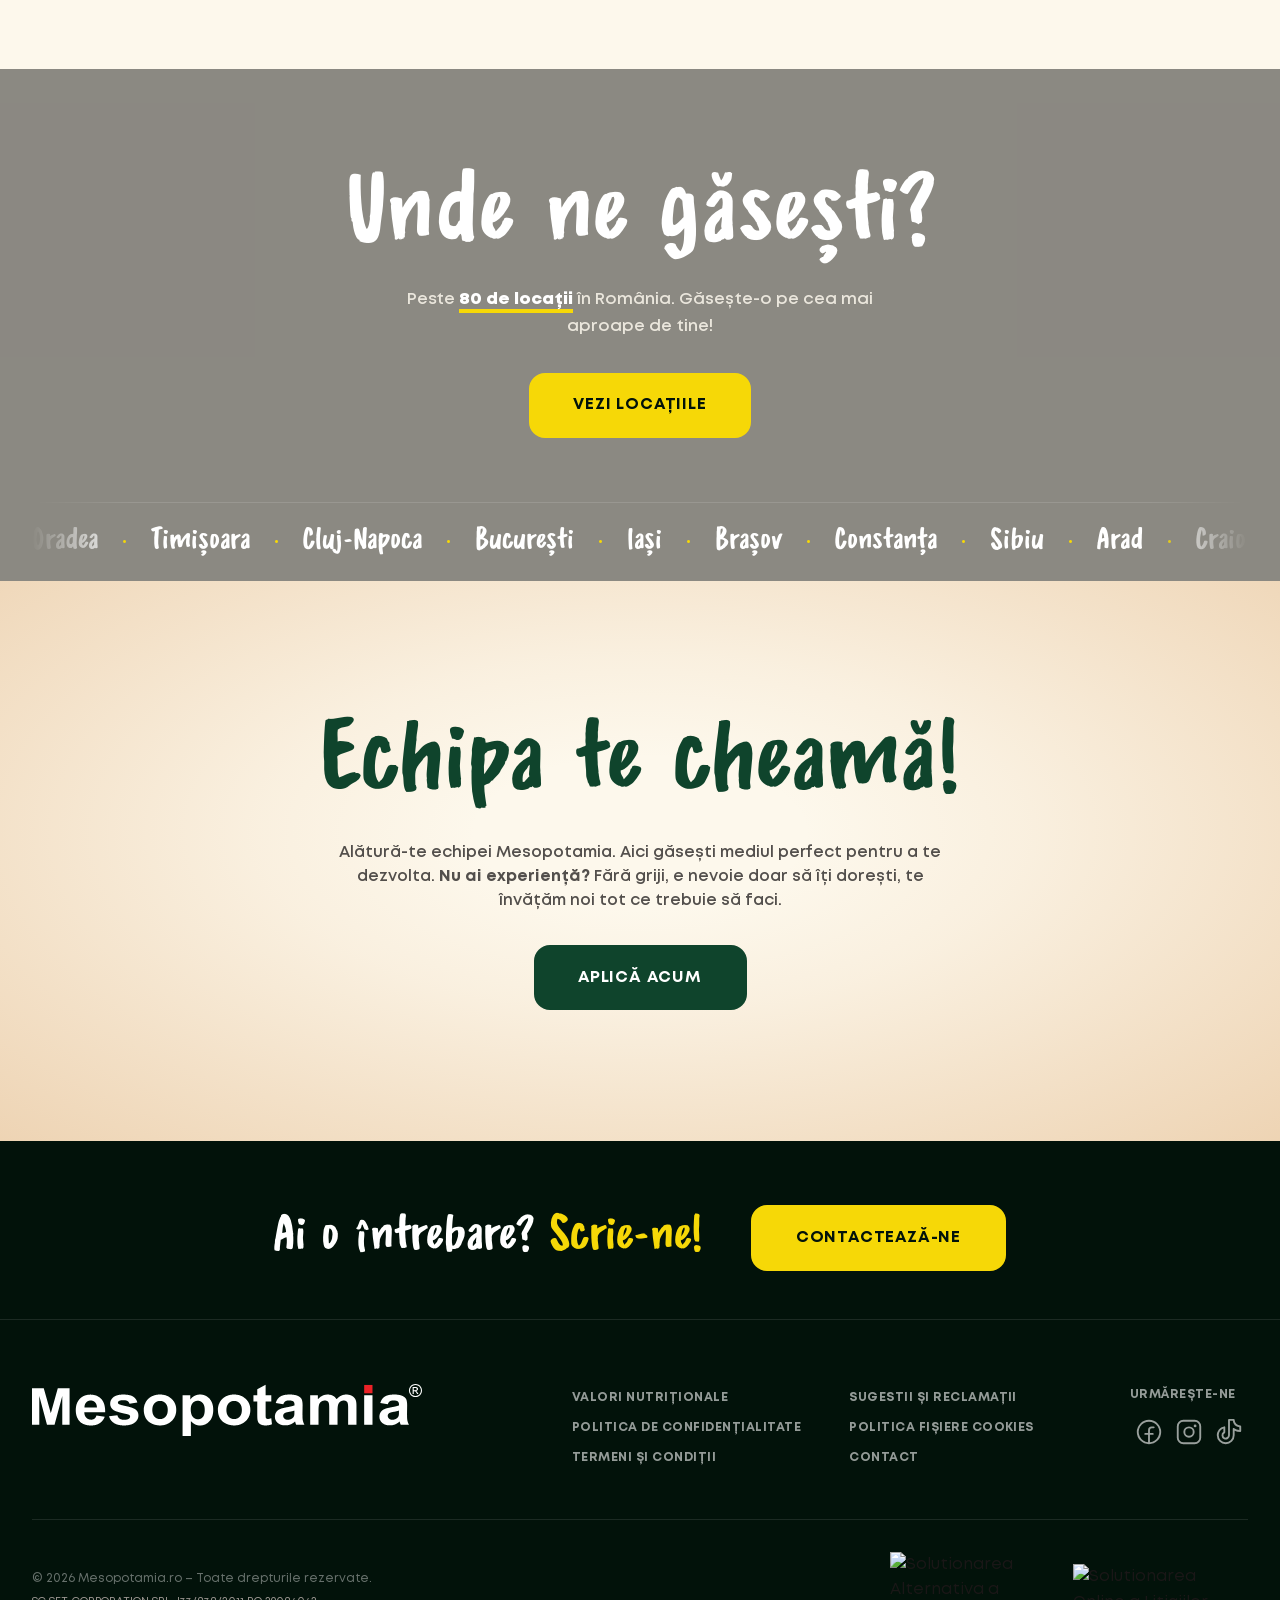
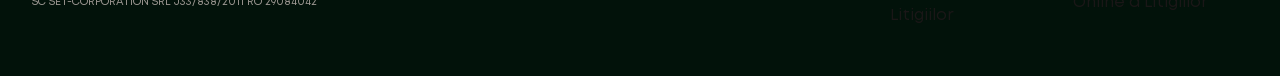
==== commit 7395e000: "Adaptare mobil: carduri, carusel cu swipe, sectiunea Echipa - carduri meniu: inaltime redusa (300/26" ====
--- a/index.html
+++ b/index.html
@@ -61,12 +61,21 @@
   <section class="hero" aria-label="Slider promotional">
     <div class="hero__slider" id="heroSlider">
 
-      <a href="alege-ti-favoritele.html" class="hero__slide is-active" role="group" aria-label="Slide 1 din 2">
-        <img src="images/hero/desktopBig/PiattoMare_desktopBig.jpg" alt="Piatto Mare Mesopotamia" class="hero__slide-img">
+      <!-- Pe mobil se incarca varianta 4:5 (1080x1350), nu crop-ul
+           desktop de 1920x550. <picture> lasa browserul sa aleaga:
+           descarca doar fisierul potrivit, nu pe amandoua. -->
+      <a href="#" class="hero__slide is-active" role="group" aria-label="Slide 1 din 2">
+        <picture>
+          <source media="(max-width: 768px)" srcset="images/hero/mobile/PiattoMare_cover-mobile.jpg">
+          <img src="images/hero/desktopBig/PiattoMare_desktopBig.jpg" alt="Piatto Mare Mesopotamia" class="hero__slide-img">
+        </picture>
       </a>
 
       <a href="#" class="hero__slide" role="group" aria-label="Slide 2 din 2">
-        <img src="images/hero/desktopBig/FuzeTeaCrepes_desktopBig.jpg" alt="Fuze Tea și crepes Mesopotamia" class="hero__slide-img" loading="lazy">
+        <picture>
+          <source media="(max-width: 768px)" srcset="images/hero/mobile/FuzeTeaCrepes_cover-mobile.jpg">
+          <img src="images/hero/desktopBig/FuzeTeaCrepes_desktopBig.jpg" alt="Fuze Tea și crepes Mesopotamia" class="hero__slide-img" loading="lazy">
+        </picture>
       </a>
 
     </div>
--- a/css/layout.css
+++ b/css/layout.css
@@ -260,8 +260,7 @@
    logo-ul de dark ramane peste tot, fara swap. */
 
 /* Nav-ul ramane verde inchis si in tema light — acelasi ca in dark */
-[data-theme="light"] .header,
-[data-theme="light"] .header.is-scrolled {
+[data-theme="light"] .header {
   background: var(--brand-green-night);
   border-bottom: 1px solid rgba(255, 255, 255, 0.09);
 }
@@ -522,18 +521,15 @@
   z-index: 1000;
   height: var(--header-h);
   background: var(--brand-green-night);
-  backdrop-filter: blur(14px);
-  -webkit-backdrop-filter: blur(14px);
   border-bottom: 1px solid var(--color-border);
+  /* Fara backdrop-filter: fundalul e opac, deci nu era nimic de estompat,
+     dar crea un strat de compunere care se repicta decalat la scroll —
+     nav-ul parea ca sare cativa px. Fara `transform` in transition:
+     nimic nu mai miscă header-ul (clasa .is-scrolled a fost eliminata). */
   transition: background var(--transition-normal),
-              box-shadow var(--transition-normal),
-              transform 0.35s ease;
-}
-
-.header.is-scrolled {
-  background: var(--brand-green-night);
-  border-bottom: 1px solid var(--color-border);
-}
+              box-shadow var(--transition-normal);
+}
+
 
 /* Nav wrapper */
 .nav {
@@ -1582,6 +1578,9 @@
     right: 0;
     z-index: 1100;
     height: calc(var(--nav-bottom-h) + env(safe-area-inset-bottom, 0px));
+    /* itemii au flex: 1 1 0, deci fara padding aici primul si ultimul
+       label ating marginea ecranului */
+    padding-inline: var(--space-sm);
     padding-bottom: env(safe-area-inset-bottom, 0px);
     background: var(--color-surface);
     border-top: 1px solid var(--color-border);
--- a/css/index.css
+++ b/css/index.css
@@ -29,6 +29,13 @@
   opacity: 0;
   transition: opacity 0.7s ease;
   pointer-events: none;
+}
+
+/* <picture> e inline by default si n-ar umple slide-ul */
+.hero__slide picture {
+  display: block;
+  width: 100%;
+  height: 100%;
 }
 
 /* Slide activ */
@@ -97,12 +104,16 @@
 @media (max-width: 768px) {
   .hero {
     height: auto;
+    /* 4:5 = exact proportia pozelor de mobil (1080x1350) */
     aspect-ratio: 4 / 5;
     margin-top: var(--header-h);
   }
 
+  /* cover, nu contain: poza de mobil are deja proportia corecta, deci
+     umple cadrul fara sa taie nimic. `contain` era workaround pentru
+     crop-ul desktop de 1920x550 si ar lasa acum benzi goale. */
   .hero__slide-img {
-    object-fit: contain;
+    object-fit: cover;
     object-position: center;
   }
 
@@ -242,6 +253,21 @@
   }
 }
 
+/* Pe touch nu exista hover, deci mascota n-ar urca niciodata (sta
+   parcata sub card la translate 100%). Acolo o lasam mereu vizibila,
+   in poziția in care desktop-ul o aduce la hover. */
+@media (hover: none) {
+  .cat-card--cta .cat-card__mascot {
+    transform: translate(-50%, 58%) rotate(2deg);
+  }
+
+  /* titlul urca, ca sa faca loc curcanului, si e mai mare — ca la
+     hover-ul de desktop. Doar pe cardul CTA, nu pe celelalte. */
+  .cat-card--cta .cat-card__title {
+    transform: translateY(-26px) scale(1.25);
+  }
+}
+
 @media (prefers-reduced-motion: reduce) {
   .cat-card__mascot { transition: none; }
 }
@@ -484,18 +510,35 @@
 }
 
 @media (max-width: 768px) {
+  /* doar sus: jos rămâne --space-4xl din regula de baza */
   .bt {
-    padding-top: var(--space-3xl);
-  }
-
+    padding-top: var(--space-4xl);
+  }
+
+  /* mic: peste el se adauga si padding-ul de sus al viewportului (42px) */
   .bt__head {
-    margin-bottom: var(--space-2xl);
+    margin-bottom: var(--space-xs);
+  }
+
+  /* mai strans decat cei 58px de desktop (pozele sunt mai mici aici),
+     dar nu sub umbra pozei active: box-shadow 0 10px 24px se intinde
+     ~34px sub ea si overflow:hidden o taia. */
+  .bt-carousel__viewport {
+    padding-block: 42px;
   }
 
   .bt-carousel__btn {
     width: 44px;
     height: 44px;
     font-size: 1.2rem;
+  }
+
+  /* Pe touch sagetile dispar — navigarea se face prin swipe
+     (vezi initBtCarousel). Pe un desktop ingustat rămân. */
+  @media (hover: none) {
+    .bt-carousel__btn {
+      display: none;
+    }
   }
 
   .bt-slide {
@@ -702,9 +745,15 @@
     gap: var(--space-2xl);
   }
 
-  /* pe mobil poza trece deasupra textului */
+  /* pe mobil textul vine primul, poza dupa el — anuleaza ordinea
+     de desktop (.app__visual: 1 / .app__text: 2), care pe o coloana
+     devine ordine verticala si punea poza deasupra. */
   .app__visual {
-    order: -1;
+    order: 2;
+  }
+
+  .app__text {
+    order: 1;
   }
 
   .app__img {
@@ -938,6 +987,51 @@
   z-index: 1;
 }
 
+/* Mobil: offseturile interioare sunt in px (left: 150px / right: 110px),
+   calibrate pe desktop — sub 768px pozele s-ar calca intre ele si peste
+   titlu. Pastram doar perechea din colturi opuse, mai mica si lipita de
+   margini; celelalte doua dispar (sunt aria-hidden, doar ornament). */
+@media (max-width: 768px) {
+  /* Pozitionarea absoluta nu are loc pe ecran ingust — pozele ajungeau
+     peste titlu si text. Aici ies din `absolute` si intra in flux, sub
+     buton, doua una langa alta. */
+  .team__floats {
+    position: static;
+    translate: none;
+    width: 100%;
+    display: flex;
+    justify-content: center;
+    gap: var(--space-md);
+    margin-top: var(--space-2xl);
+    /* in markup sunt primele, iar .team__inner e column — fara order
+       ar aparea deasupra titlului, nu sub buton */
+    order: 1;
+  }
+
+  /* pastram perechea din colturi opuse; celelalte doua dispar */
+  .team__float--l2,
+  .team__float--r1 {
+    display: none;
+  }
+
+  .team__float--l1,
+  .team__float--r2 {
+    /* anuleaza ancorarea din regulile de desktop */
+    position: static;
+    inset: auto;
+    width: auto;
+    flex: 1 1 0;
+    min-width: 0;
+    max-width: 160px;
+    aspect-ratio: 4 / 5;
+    object-fit: cover;
+  }
+
+  .team {
+    min-height: 0;
+  }
+}
+
 
 /* Aceeasi scara ca .loc__title — titlurile mari de secțiune */
 .team__title {
@@ -1043,6 +1137,33 @@
   }
 }
 
+/* Mobil: butonul trece sub text — pe un rand, titlul se strivea pe
+   trei linii si butonul lua jumatate din latime. */
+@media (max-width: 768px) {
+  .contact-cta__inner {
+    flex-direction: column;
+    align-items: center;
+    gap: var(--space-lg);
+  }
+
+  /* titlul se rupe pe doua linii — centrate si ele, nu doar blocul */
+  .contact-cta__title {
+    text-align: center;
+  }
+}
+
+/* Scara de mobil pentru butoanele mari de secțiune — aceeasi pentru
+   toate trei, ca sa ramana identice intre ele. Pe ~390px latime,
+   2.6rem padding lateral facea butonul cat tot ecranul. */
+@media (max-width: 768px) {
+  .loc__cta,
+  .team__cta,
+  .contact-cta__btn {
+    padding: 0.9rem 2rem;
+    font-size: 0.9rem;
+  }
+}
+
 
 /* "80 de locații" — bold, subliniat cu galben ca trasat cu marker */
 .loc__mark {
@@ -1163,16 +1284,16 @@
   .cat-card:nth-child(4),
   .cat-card:nth-child(5) {
     grid-column: span 1;
-    height: 400px;
+    height: 300px;
   }
 
   .cat-card__title {
-    font-size: clamp(1.5rem, 5.5vw, 2rem);
+    font-size: clamp(1.7rem, 6.2vw, 2.3rem);
   }
 
 
   .menu__title {
-    font-size: clamp(1.9rem, 6vw, 2.6rem);
+    font-size: clamp(2.4rem, 7.5vw, 3.2rem);
   }
 
 
@@ -1180,8 +1301,14 @@
     font-size: clamp(1.6rem, 5vw, 2.2rem);
   }
 
+  /* Ordinea de mobil: cardurile 3 si 4 fac schimb intre ele, iar CTA-ul
+     ramane ultimul. Fara order explicit pe el, `order: 0` implicit l-ar
+     urca inaintea celor doua de mai sus. */
+  .cat-card:nth-child(1) { order: 1; }
+  .cat-card:nth-child(2) { order: 2; }
   .cat-card:nth-child(3) { order: 4; }
   .cat-card:nth-child(4) { order: 3; }
+  .cat-card--cta         { order: 5; }
 
 }
 
@@ -1193,6 +1320,6 @@
   }
 
   .cat-card {
-    height: 340px;
-  }
-}
+    height: 260px;
+  }
+}
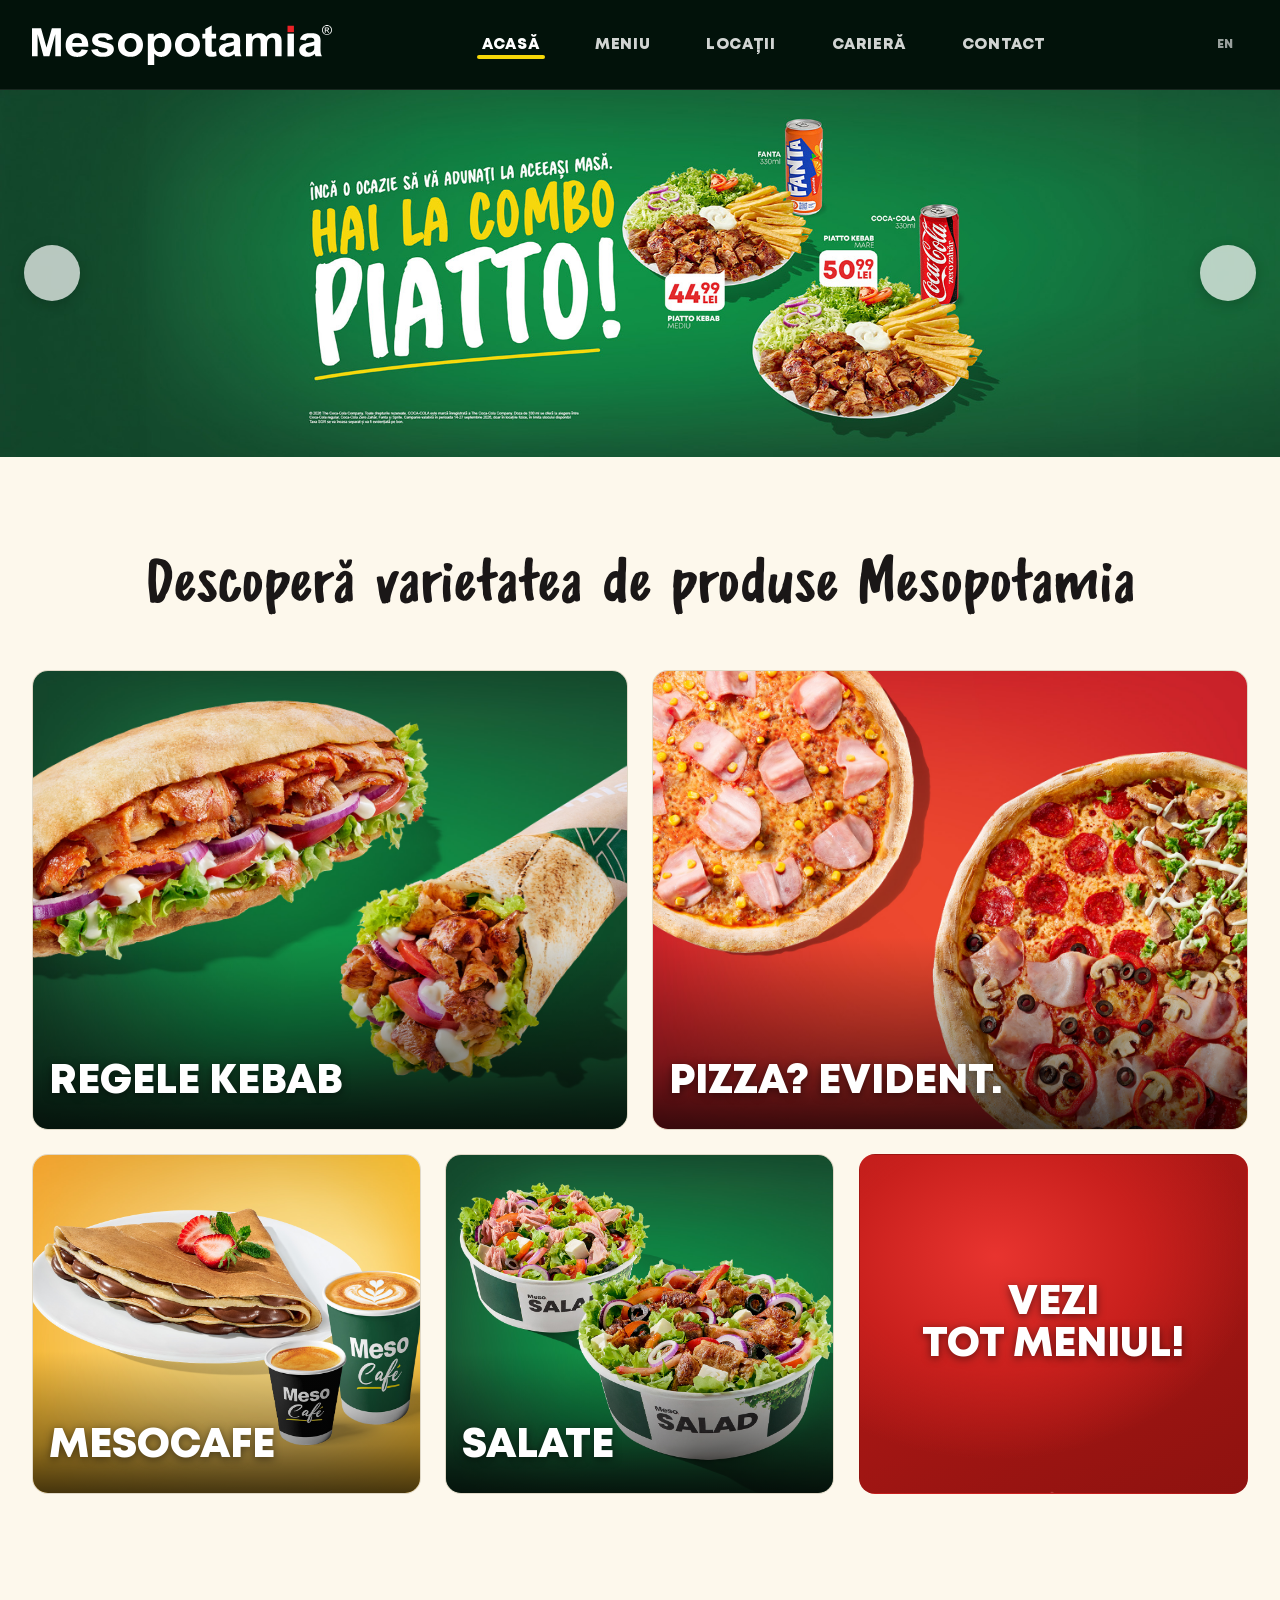
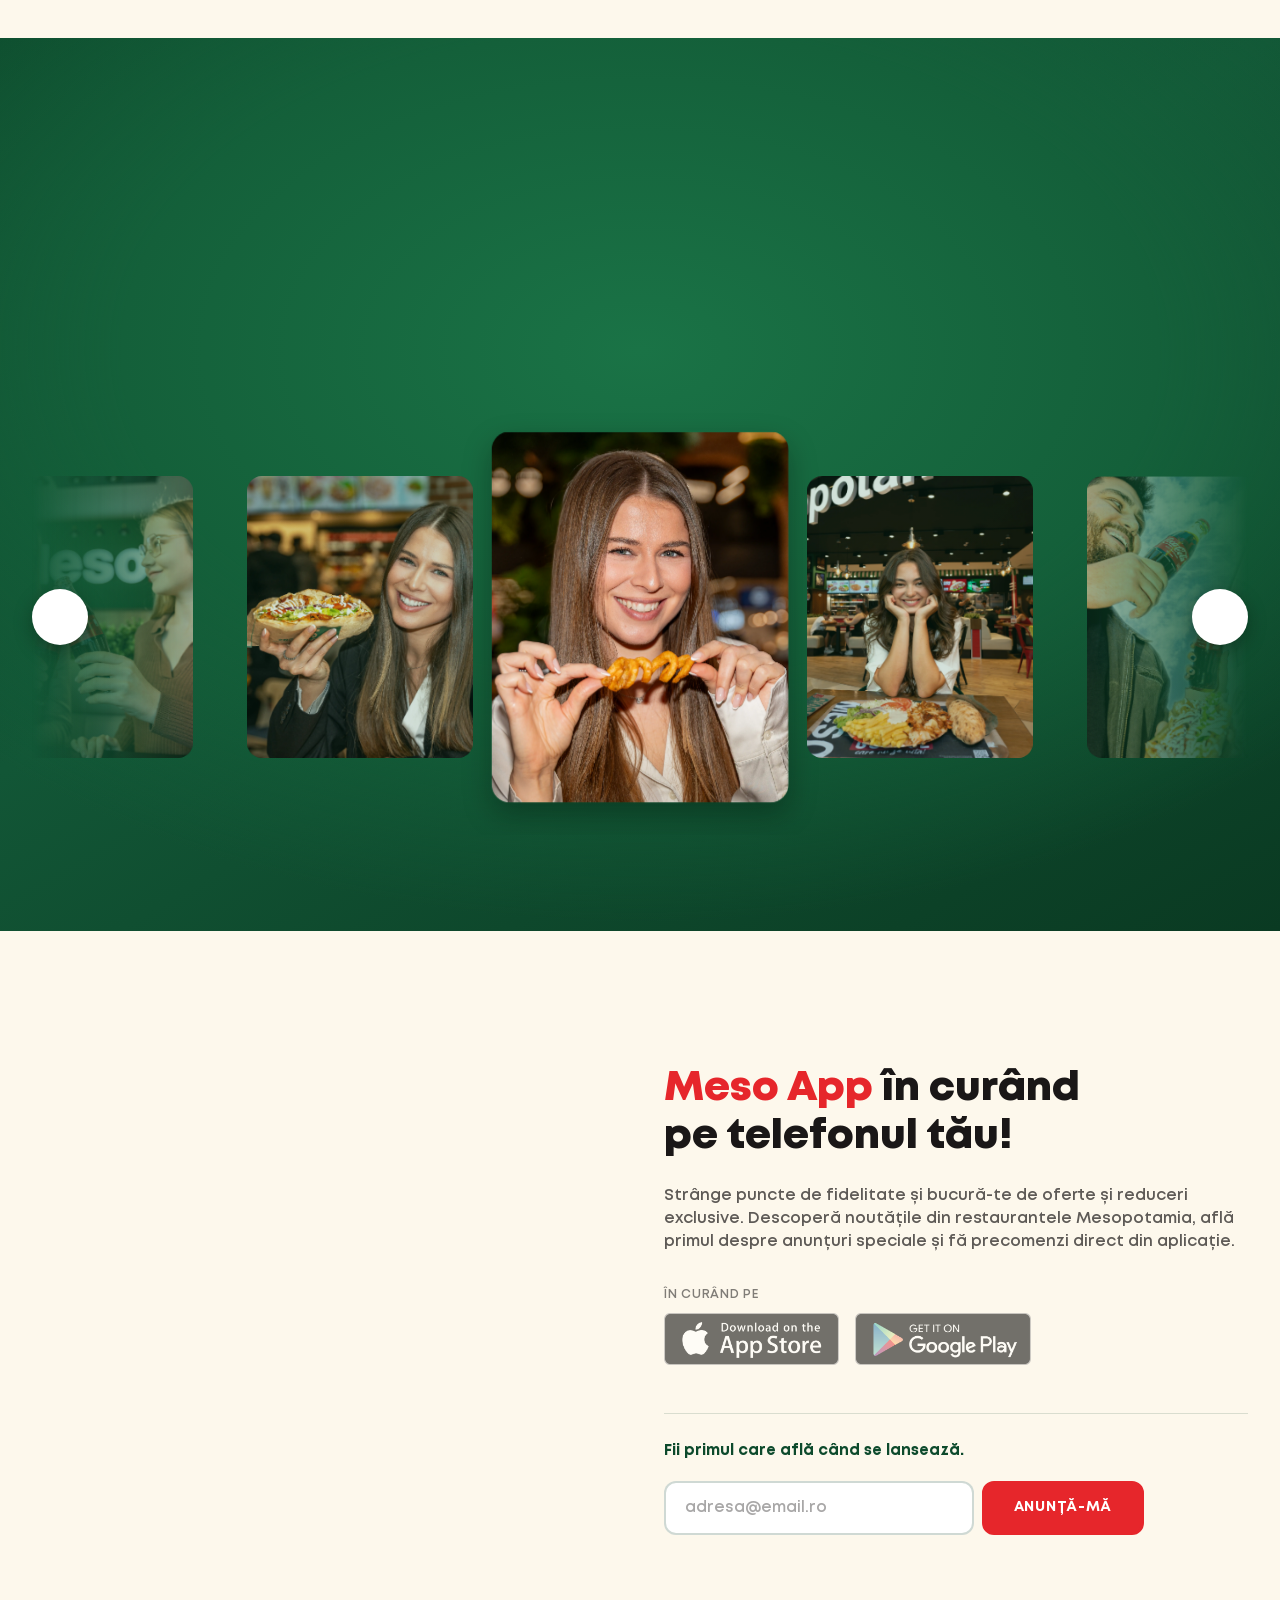
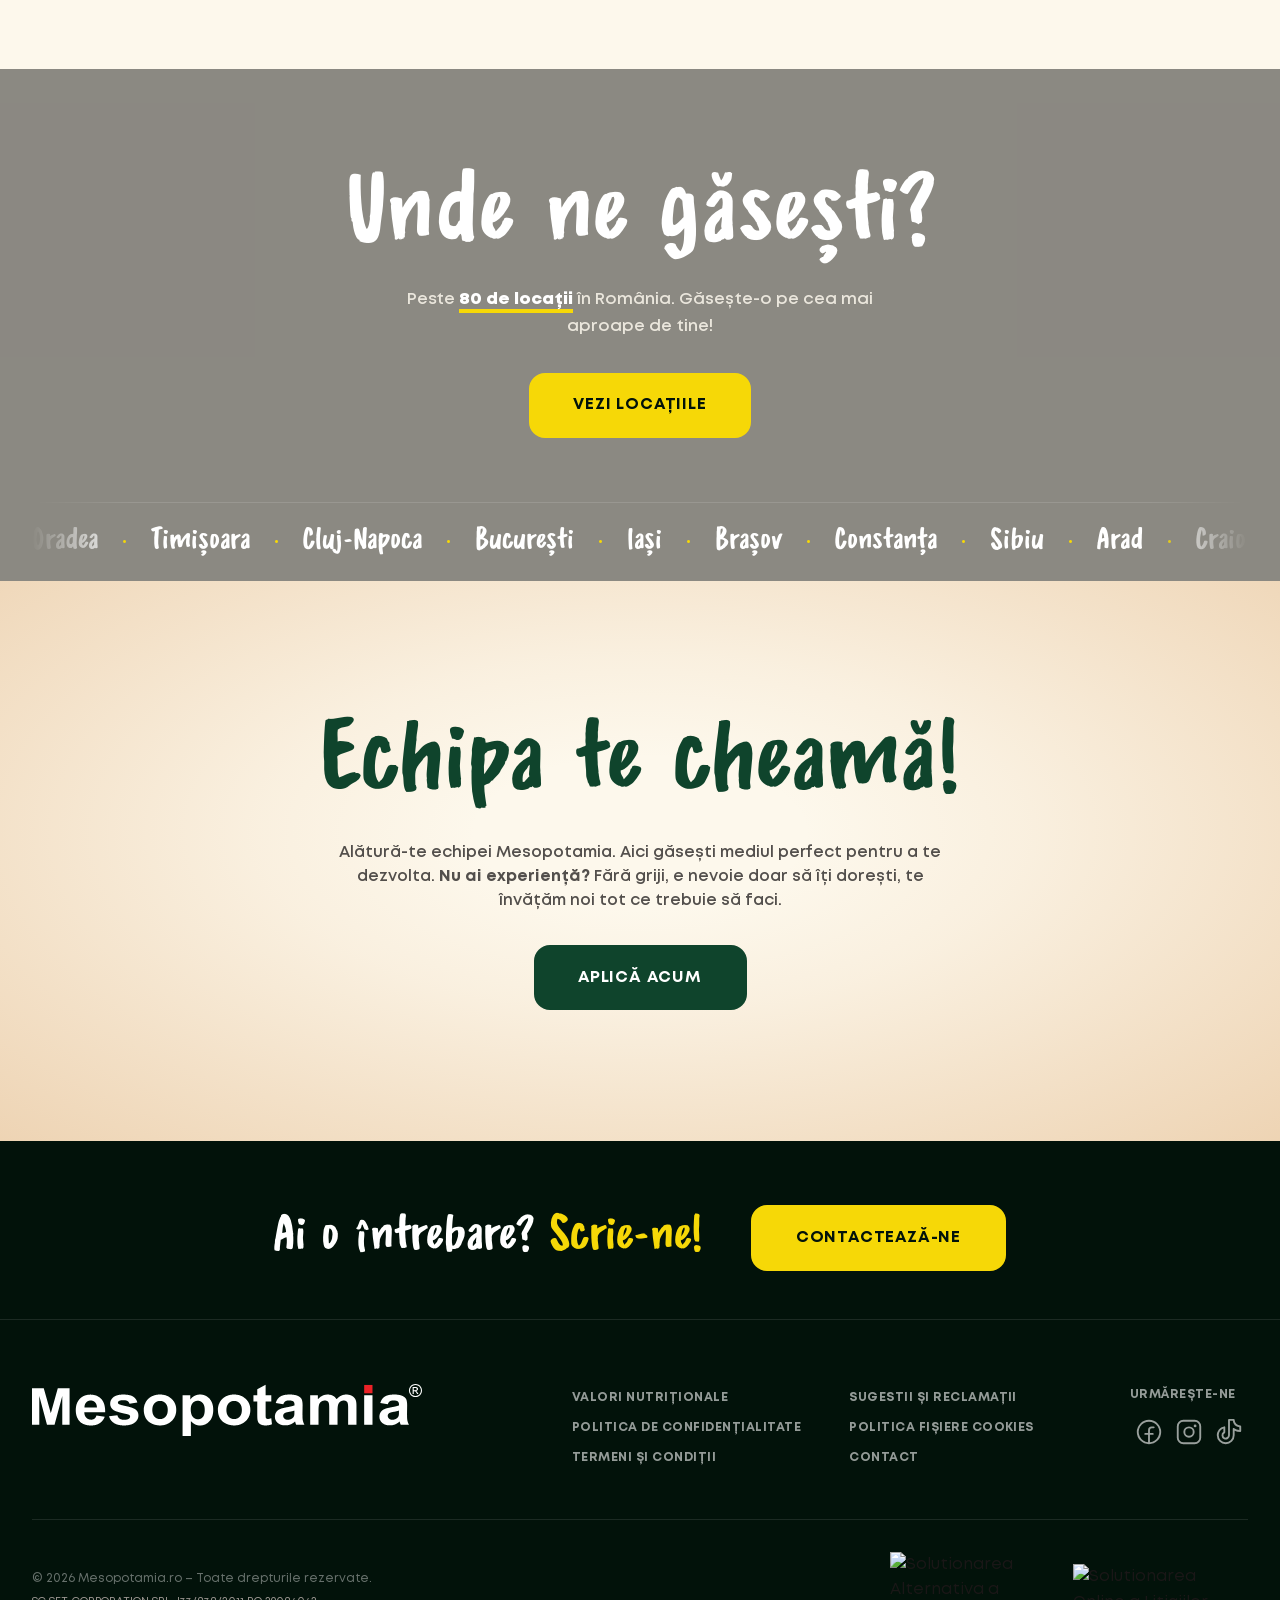
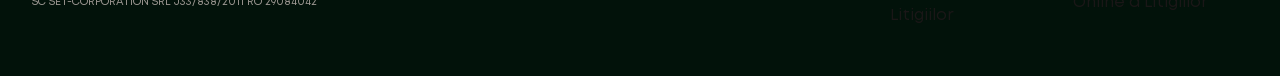
==== commit 083920ba: "Curatenie index: cod mort scos, comentarii in engleza, poze noi la Echipa JS (main.js, 687 -> 596 li" ====
--- a/index.html
+++ b/index.html
@@ -292,10 +292,10 @@
            Animatia lor (revealFloat) miscă `translate`, nu `transform`:
            transform-ul rămâne liber pentru urmarirea mouse-ului. -->
       <div class="team__floats" aria-hidden="true">
-        <img src="images/promo/Cariera_01.png" alt="" class="team__float team__float--l1 reveal" loading="lazy">
-        <img src="images/img_carousel/portrait 48.webp" alt="" class="team__float team__float--l2 reveal" loading="lazy">
-        <img src="images/promo/Cariera_02.png" alt="" class="team__float team__float--r1 reveal" loading="lazy">
-        <img src="images/promo/joburi.jpg" alt="" class="team__float team__float--r2 reveal" loading="lazy">
+        <img src="images/promo/cariera/Cariera_01.jpg" alt="" class="team__float team__float--l1 reveal" width="380" height="475" loading="lazy">
+        <img src="images/promo/cariera/Cariera_02.jpg" alt="" class="team__float team__float--l2 reveal" width="380" height="475" loading="lazy">
+        <img src="images/promo/cariera/Cariera_03.jpg" alt="" class="team__float team__float--r1 reveal" width="380" height="475" loading="lazy">
+        <img src="images/promo/cariera/Cariera_04.jpg" alt="" class="team__float team__float--r2 reveal" width="380" height="475" loading="lazy">
       </div>
 
       <h2 class="team__title" id="team-title">
--- a/css/index.css
+++ b/css/index.css
@@ -1,12 +1,7 @@
-/* ================================================
-   MESOPOTAMIA — index.css
-   Stiluri specifice paginii de start (index.html)
-   ================================================ */
-
-
-/* ================================================
-   1. HERO SLIDER
-   ================================================ */
+/* Mesopotamia — index.html only */
+
+
+/* ---------- 1. HERO SLIDER ---------- */
 .hero {
   position: relative;
   width: 100%;
@@ -15,14 +10,12 @@
   margin-top: var(--header-h);
 }
 
-/* Slider container */
 .hero__slider {
   position: relative;
   width: 100%;
   height: 100%;
 }
 
-/* Slide inactiv */
 .hero__slide {
   position: absolute;
   inset: 0;
@@ -31,20 +24,18 @@
   pointer-events: none;
 }
 
-/* <picture> e inline by default si n-ar umple slide-ul */
+/* <picture> is inline by default and would not fill the slide */
 .hero__slide picture {
   display: block;
   width: 100%;
   height: 100%;
 }
 
-/* Slide activ */
 .hero__slide.is-active {
   opacity: 1;
   pointer-events: all;
 }
 
-/* Imaginea */
 .hero__slide-img {
   width: 100%;
   height: 100%;
@@ -52,7 +43,6 @@
   object-position: center;
 }
 
-/* Sagetile de navigare — la fel ca la caruselul Better Together */
 .hero__arrow {
   position: absolute;
   top: 50%;
@@ -61,8 +51,8 @@
   width: 56px;
   height: 56px;
   border-radius: var(--radius-full);
-  /* mai transparente decat cele din carusel — nu trebuie sa concureze
-     cu vizualul din hero */
+  /* More transparent than the carousel arrows: they must not compete
+     with the hero artwork. */
   background: rgba(255, 255, 255, 0.7);
   border: none;
   color: var(--brand-green-base);
@@ -100,18 +90,17 @@
 .hero__arrow--prev { left: 1.5rem; }
 .hero__arrow--next { right: 1.5rem; }
 
-/* Responsive hero */
 @media (max-width: 768px) {
   .hero {
     height: auto;
-    /* 4:5 = exact proportia pozelor de mobil (1080x1350) */
+    /* 4:5 matches the mobile artwork (1080x1350) exactly */
     aspect-ratio: 4 / 5;
     margin-top: var(--header-h);
   }
 
-  /* cover, nu contain: poza de mobil are deja proportia corecta, deci
-     umple cadrul fara sa taie nimic. `contain` era workaround pentru
-     crop-ul desktop de 1920x550 si ar lasa acum benzi goale. */
+  /* cover, not contain: the mobile image is already the right ratio, so it
+     fills the frame without cropping. `contain` was a workaround for the
+     1920x550 desktop crop and would now leave empty bands. */
   .hero__slide-img {
     object-fit: cover;
     object-position: center;
@@ -123,23 +112,18 @@
 }
 
 
-/* ================================================
-   2. MENIU – PRODUSE
-   ================================================ */
+/* ---------- 2. MENU / PRODUCTS ---------- */
 .menu {
   padding-block: var(--space-4xl);
   background-color: var(--color-bg);
-}
-
-.menu__header {
-  text-align: center;
-  margin-bottom: var(--space-2xl);
 }
 
 .menu__header {
   display: flex;
   flex-direction: column;
   align-items: center;
+  text-align: center;
+  margin-bottom: var(--space-2xl);
 }
 
 .menu__title {
@@ -148,8 +132,7 @@
   color: var(--color-white);
 }
 
-/* Bento: sus 2 carduri late, jos 3 carduri.
-   6 coloane → 3+3 sus, 2+2+2 jos. */
+/* Bento layout on 6 columns: 3+3 on top, 2+2+2 below */
 .cat-grid {
   display: grid;
   grid-template-columns: repeat(6, 1fr);
@@ -182,7 +165,7 @@
   justify-content: center;
   text-decoration: none;
   cursor: pointer;
-  /* --tx/--ty = deplasarea spre cursor, setate din JS (initTiltCards) */
+  /* --tx/--ty hold the pull toward the cursor, written by initTiltCards */
   --tx: 0px;
   --ty: 0px;
   --sc: 1;
@@ -199,8 +182,8 @@
     box-shadow: 0 14px 34px rgba(0, 0, 0, 0.3);
   }
 
-  /* cat timp mouse-ul se misca, urmarirea e aproape instantanee;
-     la ieșire revine cu tranzitia lunga de mai sus */
+  /* Near-instant while the mouse moves; on leave the longer transition
+     above takes over. */
   .cat-card.is-tracking {
     transition: transform 0.12s linear,
                 box-shadow 0.35s ease,
@@ -208,7 +191,6 @@
   }
 }
 
-/* Cardul CTA — fara poza, gradient rosu ca fundalul de la pizza */
 .cat-card--cta {
   background:
     radial-gradient(ellipse 85% 75% at 35% 30%,
@@ -221,7 +203,6 @@
   border-color: transparent;
 }
 
-/* Textul centrat in card, pe doua randuri */
 .cat-card--cta .cat-card__label {
   height: 100%;
   background: none;
@@ -230,8 +211,7 @@
   text-align: center;
 }
 
-/* Mascota — urca de jos, din mijlocul cardului,
-   PESTE text, cu o usoara inclinare. */
+/* Mascot rises from below the card, over the text, slightly tilted */
 .cat-card__mascot {
   position: absolute;
   left: 50%;
@@ -241,28 +221,26 @@
   z-index: 3;
   pointer-events: none;
   transform-origin: center bottom;
-  /* ascunsa sub card */
+  /* parked out of sight below the card */
   transform: translate(-50%, 100%) rotate(-5deg);
   transition: transform 0.6s cubic-bezier(0.34, 1.4, 0.5, 1);
 }
 
 @media (hover: hover) {
-  /* urca doar cat sa se vada capul si putin din bust */
   .cat-card--cta:hover .cat-card__mascot {
     transform: translate(-50%, 58%) rotate(2deg);
   }
 }
 
-/* Pe touch nu exista hover, deci mascota n-ar urca niciodata (sta
-   parcata sub card la translate 100%). Acolo o lasam mereu vizibila,
-   in poziția in care desktop-ul o aduce la hover. */
+/* Touch has no hover, so the mascot would stay parked below the card.
+   Keep it permanently in the position hover gives it on desktop. */
 @media (hover: none) {
   .cat-card--cta .cat-card__mascot {
     transform: translate(-50%, 58%) rotate(2deg);
   }
 
-  /* titlul urca, ca sa faca loc curcanului, si e mai mare — ca la
-     hover-ul de desktop. Doar pe cardul CTA, nu pe celelalte. */
+  /* Title lifts and grows to clear the mascot, matching the desktop
+     hover. CTA card only. */
   .cat-card--cta .cat-card__title {
     transform: translateY(-26px) scale(1.25);
   }
@@ -285,8 +263,6 @@
 }
 
 
-/* Gradientul e mereu la intensitatea de dinainte de hover —
-   urca mai sus in card si e mai opac jos. */
 .cat-card__label {
   position: absolute;
   bottom: 0;
@@ -295,7 +271,7 @@
   height: 42%;
   justify-content: flex-end;
   padding: var(--space-lg) var(--space-md);
-  /* concentrat jos, sub text — nu pune val pe toata poza */
+  /* concentrated at the bottom, under the text, not over the whole image */
   background: linear-gradient(to top,
     rgba(0,0,0,0.72) 0%,
     rgba(0,0,0,0.4) 34%,
@@ -314,10 +290,9 @@
   color: var(--color-white);
   text-shadow: 0 2px 8px rgba(0,0,0,0.5);
   transform-origin: left bottom;
-  /* Bounce simetric la intrare si iesire.
-     transition (nu @keyframes) ca revenirea sa fie animata la fel —
-     bounce-ul vine din curba, care depaseste 1 inainte sa se aseze.
-     Nu intra in conflict cu .reveal: aceea ruleaza pe .cat-card, parintele. */
+  /* transition, not @keyframes, so the bounce is symmetric on the way out
+     too; the overshoot comes from the curve passing 1 before settling.
+     No clash with .reveal, which animates the parent .cat-card. */
   transition: transform 0.5s cubic-bezier(0.34, 1.85, 0.5, 1);
 }
 
@@ -327,19 +302,17 @@
   }
 }
 
-/* Cardul CTA: titlul e centrat, nu aliniat jos-stanga.
-   Regula vine DUPA .cat-card__title, ca sa suprascrie transform-origin. */
+/* Must come AFTER .cat-card__title to override its transform-origin */
 .cat-card--cta .cat-card__title {
   transform-origin: center;
   line-height: 1.02;
   position: relative;
   z-index: 2;
-  /* mic delay: mascota pleaca prima, textul urca dupa ea */
+  /* small delay so the mascot leads and the text follows */
   transition: transform 0.5s cubic-bezier(0.34, 1.85, 0.5, 1) 0.08s;
 }
 
 @media (hover: hover) {
-  /* se ridica ca sa faca loc mascotei, plus marirea */
   .cat-card--cta:hover .cat-card__title {
     transform: translateY(-26px) scale(1.2);
   }
@@ -350,12 +323,9 @@
 }
 
 
-/* ================================================
-   2b. BETTER TOGETHER — text centrat + banda lata
-   ================================================ */
+/* ---------- 2b. BETTER TOGETHER ---------- */
 .bt {
   padding-block: var(--space-4xl);
-  /* gradient verde, ca fundalul de pe poza de salate */
   background:
     radial-gradient(ellipse 90% 80% at 50% 35%,
       var(--brand-green-emerald) 0%,
@@ -374,7 +344,6 @@
   margin-bottom: var(--space-3xl);
 }
 
-/* Titlul mare, True Story */
 .bt__title {
   font-family: var(--font-heading);
   font-size: clamp(3rem, 7vw, 6rem);
@@ -387,7 +356,6 @@
   color: var(--brand-yellow);
 }
 
-/* Textul de sub titlu, Mont */
 .bt__desc {
   font-family: var(--font-body);
   font-size: clamp(1.02rem, 1.35vw, 1.25rem);
@@ -398,16 +366,15 @@
   margin-inline: auto;
 }
 
-/* ---- Carusel ---- */
 .bt-carousel {
   position: relative;
 }
 
-/* Viewport-ul topeste pozele de la margini in fundal.
-   Padding vertical ca poza activa (scale 1.16) sa nu fie tăiată. */
+/* The mask fades edge slides into the background. Vertical padding leaves
+   room for the active slide at scale(1.16) and its shadow, which
+   overflow: hidden would otherwise clip. */
 .bt-carousel__viewport {
   overflow: hidden;
-  /* loc pentru poza activa (scale 1.16) si pentru umbra ei */
   padding-block: 58px;
   -webkit-mask-image: linear-gradient(to right,
     transparent 0%, #000 18%, #000 82%, transparent 100%);
@@ -419,15 +386,14 @@
   display: flex;
   align-items: center;
   gap: var(--space-lg);
-  /* JS seteaza --shift ca sa centreze poza activa.
-     Curba ease-out: click-urile repetate se interpoleaza din poziția
-     curenta, deci miscarea rămâne continua, nu in pasi. */
+  /* initBtCarousel writes --shift to centre the active slide. The ease-out
+     curve lets repeated clicks interpolate from the current position, so
+     the motion stays continuous rather than stepping. */
   transform: translateX(var(--shift, 0px));
   transition: transform 0.5s cubic-bezier(0.25, 0.9, 0.3, 1);
   will-change: transform;
 }
 
-/* Poza — patrata, usor mai inalta decat lata */
 .bt-slide {
   flex: 0 0 auto;
   width: clamp(180px, 20vw, 300px);
@@ -435,7 +401,7 @@
   margin: 0;
   border-radius: var(--radius-lg);
   overflow: hidden;
-  /* vecinele sunt mai mici si usor stinse; click pe ele le aduce in centru */
+  /* side slides are smaller and dimmed; clicking one centres it */
   cursor: pointer;
   transform: scale(0.88);
   opacity: 0.82;
@@ -443,7 +409,6 @@
               opacity 0.5s ease-out;
 }
 
-/* Poza din mijloc — mai mare si la opacitate plina */
 .bt-slide.is-active {
   cursor: default;
   transform: scale(1.16);
@@ -459,7 +424,6 @@
   display: block;
 }
 
-/* Butoane rotunde */
 .bt-carousel__btn {
   position: absolute;
   top: 50%;
@@ -495,7 +459,6 @@
   .bt-carousel__btn--next:hover { transform: translateY(-50%) translateX(3px)  scale(1.08); }
 }
 
-/* apasare — galben mai inchis */
 .bt-carousel__btn:active {
   background: var(--brand-yellow-dark);
   color: var(--color-white);
@@ -510,19 +473,19 @@
 }
 
 @media (max-width: 768px) {
-  /* doar sus: jos rămâne --space-4xl din regula de baza */
+  /* top only: bottom keeps --space-4xl from the base rule */
   .bt {
     padding-top: var(--space-4xl);
   }
 
-  /* mic: peste el se adauga si padding-ul de sus al viewportului (42px) */
+  /* small, because the viewport's own top padding adds to it */
   .bt__head {
     margin-bottom: var(--space-xs);
   }
 
-  /* mai strans decat cei 58px de desktop (pozele sunt mai mici aici),
-     dar nu sub umbra pozei active: box-shadow 0 10px 24px se intinde
-     ~34px sub ea si overflow:hidden o taia. */
+  /* Tighter than the 58px on desktop since the slides are smaller, but not
+     below the active slide's shadow: box-shadow 0 10px 24px reaches ~34px
+     under it and overflow: hidden would clip it. */
   .bt-carousel__viewport {
     padding-block: 42px;
   }
@@ -533,8 +496,8 @@
     font-size: 1.2rem;
   }
 
-  /* Pe touch sagetile dispar — navigarea se face prin swipe
-     (vezi initBtCarousel). Pe un desktop ingustat rămân. */
+  /* Arrows go away on touch, where swipe takes over (see initBtCarousel).
+     A narrowed desktop window keeps them. */
   @media (hover: none) {
     .bt-carousel__btn {
       display: none;
@@ -547,11 +510,9 @@
 }
 
 
-/* ================================================
-   3b. APP — aplicatia Meso, in curand
-   Singura sectiune pe fundal deschis: da respiro intre
-   verdele de la Better Together si videoul de la locatii.
-   ================================================ */
+/* ---------- 3b. APP ----------
+   The only section on a light background, breaking up the green of
+   Better Together and the video behind Locations. */
 .app {
   padding-block: var(--space-4xl);
   background: #fdf8ec;
@@ -560,22 +521,19 @@
 
 .app__inner {
   display: grid;
-  /* coloane egale: poza si textul impart spatiul la fel */
   grid-template-columns: 1fr 1fr;
   align-items: center;
   gap: var(--space-2xl);
 }
 
-/* Poza in stanga, textul in dreapta. Facem swap-ul din CSS, nu din HTML,
-   ca ordinea din markup sa rămână logica pentru cititoarele de ecran. */
+/* Visual left, text right. Swapped in CSS rather than markup so the DOM
+   order stays sensible for screen readers. */
 .app__visual { order: 1; }
 .app__text   { order: 2; }
 
-/* ---- Pastila "Nou!" ---- */
-/* ---- Titlu mare ---- */
 .app__title {
-  /* Mont pe fraza; True Story doar pe "Mesopotamia" (vezi .hl mai jos).
-     Mont e mai lat, deci font-size mai mic decat la True Story. */
+  /* Body font is wider than the heading font, so this runs smaller than
+     the other section titles. */
   font-family: var(--font-body);
   font-size: clamp(1.9rem, 3.2vw, 2.9rem);
   font-weight: 800;
@@ -584,7 +542,6 @@
   margin-bottom: var(--space-lg);
 }
 
-/* Tot titlul e in Mont — .hl schimba doar culoarea */
 .app__title .hl {
   color: var(--color-cta);
 }
@@ -599,7 +556,6 @@
   margin-bottom: var(--space-xl);
 }
 
-/* ---- Badge-uri magazine (inactive) ---- */
 .app__stores {
   margin-bottom: var(--space-2xl);
 }
@@ -621,7 +577,7 @@
   gap: var(--space-md);
 }
 
-/* Badge-urile oficiale vin ca imagini — fundalul si textul sunt in poza */
+/* Official store badges ship as images: background and text are baked in */
 .app__store {
   display: inline-flex;
   align-items: center;
@@ -638,8 +594,7 @@
   display: block;
 }
 
-/* ---- Dovada sociala ---- */
-/* ---- Formular de inscriere (vizual, nu trimite) ---- */
+/* Signup form is visual only — it does not submit anywhere yet */
 .app__signup {
   padding-top: var(--space-lg);
   border-top: 1px solid rgba(15, 68, 44, 0.15);
@@ -685,7 +640,7 @@
   box-shadow: 0 0 0 4px var(--color-cta-faint);
 }
 
-/* Doar culoarea si forma — miscarea vine din .btn-meso */
+/* Colour and shape only; the motion comes from .btn-meso */
 .app__btn {
   flex: 0 0 auto;
   background: var(--color-cta);
@@ -699,14 +654,14 @@
   .app__btn:hover,
   .app__btn:active,
   .app__btn.is-pressed {
-    background: var(--color-cta-dark);
-    border-color: var(--color-cta-dark);
+    background: var(--color-cta-light);
+    border-color: var(--color-cta-light);
     box-shadow: none;
   }
 }
 
 @media (hover: hover) {
-  /* cat timp mouse-ul se misca, urmarirea e aproape instantanee */
+  /* near-instant while the mouse moves */
   .app__btn.is-tracking {
     transition: transform 0.12s linear,
                 background var(--transition-fast),
@@ -714,28 +669,22 @@
   }
 }
 
-/* ---- Vizual: mockup-ul aplicatiei ---- */
-/* Coloana vizualului: lasa poza sa iasa din container spre dreapta,
-   ca telefonul sa nu para taiat la marginea conținutului. */
 .app__visual {
   min-width: 0;
 }
 
-/* Panoul: gradient kraft, rotunjit. Poza umple panoul si e decupata
-   de colturile lui — overflow:hidden face clipping mask.
-   Kraft, nu verde — verdele s-ar bate cu ecranul telefonului. */
-/* Doar poza, fara card si fara decupare — isi pastreaza proportia reala.
-   Plafon de latime: e o iconita, nu un mockup de ecran. */
+/* Bare image, no card or clipping, so it keeps its real proportions.
+   Width is capped because this is an icon, not a screen mockup. */
 .app__img {
   width: 100%;
   max-width: 520px;
   height: auto;
   display: block;
-  /* PNG-ul are o umbra difuza pe ~20% din inaltime, jos, si puțin gol sus.
-     Grid-ul centreaza caseta cu tot cu umbra, deci iconita vizibila iese
-     mai sus decat textul. Compensam cu jumatate din umbra.
-     Nota: de-aia `.reveal` sta pe .app__visual, nu aici — revealIn se
-     termina cu translateY(0) si ar sterge alinierea asta. */
+  /* The PNG carries a soft shadow over ~20% of its height plus some empty
+     space on top. Grid centres the box including that shadow, so the visible
+     icon sits higher than the text; half the shadow compensates.
+     This is also why `.reveal` lives on .app__visual, not here: revealIn
+     ends at translateY(0) and would wipe this offset. */
   transform: translateY(6%);
 }
 
@@ -745,9 +694,8 @@
     gap: var(--space-2xl);
   }
 
-  /* pe mobil textul vine primul, poza dupa el — anuleaza ordinea
-     de desktop (.app__visual: 1 / .app__text: 2), care pe o coloana
-     devine ordine verticala si punea poza deasupra. */
+  /* Text first, image after: overrides the desktop order, which on a single
+     column becomes vertical order and put the image on top. */
   .app__visual {
     order: 2;
   }
@@ -766,10 +714,7 @@
 }
 
 
-/* ================================================
-   4. LOC — banda cu orase care defileaza
-   ================================================ */
-/* Poza acopera tot viewportul; banda de orase sta in container */
+/* ---------- 4. LOCATIONS ---------- */
 .loc {
   position: relative;
   isolation: isolate;
@@ -777,7 +722,7 @@
   padding-block: var(--space-4xl) 0;
 }
 
-/* video sau imagine — acelasi tratament */
+/* Same treatment whether the background is a video or an image */
 .loc__bg {
   position: absolute;
   inset: 0;
@@ -789,7 +734,7 @@
   pointer-events: none;
 }
 
-/* daca userul a cerut miscare redusa, arata doar poster-ul */
+/* Reduced motion: drop the video, keep a still poster */
 @media (prefers-reduced-motion: reduce) {
   video.loc__bg {
     display: none;
@@ -800,7 +745,7 @@
   }
 }
 
-/* doar un val intunecat, ca textul sa fie lizibil — fara verde */
+/* Plain dark wash for text legibility, no green tint */
 .loc::before {
   content: '';
   position: absolute;
@@ -826,11 +771,8 @@
   color: var(--brand-yellow);
 }
 
-/* CTA-ul sta pe fundal verde → devine rosu, cu placa VERDE dedesubt.
-   Verdele din .btn-meso s-ar pierde pe fundalul sectiunii. */
-/* Galben, colturi rotunjite. Urmareste mouse-ul ca .cat-card
-   (--tx/--ty vin din initTiltCards). */
-/* Doar culoarea si forma — miscarea vine din .btn-meso */
+/* Yellow, because .btn-meso's green would vanish against this section.
+   Colour and shape only; the motion comes from .btn-meso. */
 .loc__cta {
   background: var(--brand-yellow);
   border-color: var(--brand-yellow);
@@ -844,30 +786,25 @@
   .loc__cta:hover,
   .loc__cta:active,
   .loc__cta.is-pressed {
-    background: var(--brand-yellow-dark);
-    border-color: var(--brand-yellow-dark);
+    background: var(--brand-yellow-light);
+    border-color: var(--brand-yellow-light);
     color: var(--brand-green-night);
     box-shadow: none;
   }
 }
 
-/* ================================================
-   5. TEAM — recrutare, trimite spre cariera.html
-   Kraft, nu verde: separa de cremul secțiunii de app
-   si nu mai adauga un al treilea verde pe pagina.
-   ================================================ */
+/* ---------- 5. TEAM ----------
+   Kraft rather than green: separates it from the app section's cream and
+   avoids a third green on the page. */
 .team {
-  /* Padding normal de secțiune. Pozele sunt ancorate sus/jos, deci
-     min-height le lasa loc pe verticala — dar cu 2 poze pe parte
-     (nu 3) nu mai e nevoie de inaltimea mare de dinainte. */
+  /* min-height gives the top/bottom-anchored photos vertical room */
   padding-block: var(--space-4xl);
   min-height: 560px;
   display: flex;
   align-items: center;
   overflow: hidden;
-  /* Invers: centrul rămâne crem, kraft-ul se aduna spre margini.
-     Kraft-ul e pus prin rgba, nu prin tokeni, ca sa poata porni
-     din transparent. */
+  /* Cream centre, kraft gathering toward the edges. Written as rgba rather
+     than tokens so it can start from transparent. */
   background:
     radial-gradient(ellipse 85% 90% at 50% 45%,
       transparent 15%,
@@ -885,14 +822,9 @@
   text-align: center;
 }
 
-/* ---- Poze: 2 stanga, 2 dreapta ----
-   Stau in spatele textului, drepte si nemiscate; se deplaseaza
-   spre cursor cat timp mouse-ul e pe buton (initTeamFloats).
-
-   Zona e lata (pozele stau in afara coloanei de text) si are un mic
-   inset lateral, ca pozele sa nu fie lipite de marginea ecranului.
-   Suprapunerea dintre ele vine din apropierea pe verticala, nu din
-   tragerea spre centru — aceea le-ar duce peste text. */
+/* Two photos per side, behind the text. They drift toward the cursor while
+   the mouse is over the button (initTeamFloats). The zone is wider than the
+   text column but inset from the screen edge. */
 .team__floats {
   position: absolute;
   inset-block: 0;
@@ -910,22 +842,20 @@
   object-fit: cover;
   border-radius: 14px;
   box-shadow: 0 12px 28px rgba(26, 23, 23, 0.16);
-  /* --fx/--fy = deplasarea spre cursor, scrise din JS (initTeamFloats) */
+  /* --fx/--fy hold the pull toward the cursor, written by initTeamFloats */
   --fx: 0px;
   --fy: 0px;
   transform: translate3d(var(--fx), var(--fy), 0);
   transition: transform 0.7s cubic-bezier(0.22, 0.61, 0.36, 1);
 }
 
-/* cat timp mouse-ul e pe buton, urmarirea e aproape instantanee */
+/* near-instant while the mouse is over the button */
 .team__float.is-tracking {
   transition: transform 0.18s ease-out;
 }
 
-/* Fade in la scroll, cu stagger dat de initScrollReveal.
-   Animatia misca `translate`, nu `transform`, fiindca transform-ul e
-   folosit de urmarirea mouse-ului — daca ar anima transform, `forwards`
-   l-ar tine blocat si pozele n-ar mai urmari cursorul. */
+/* Animates `translate`, not `transform`: transform belongs to the cursor
+   tracking, and `forwards` would pin it so the photos stopped following. */
 .team__float.reveal.is-visible {
   animation: revealFloat 0.6s ease forwards;
 }
@@ -941,32 +871,21 @@
   }
 }
 
-/* Pozitionare in px, nu in %: procentele se raportau la inaltimea
-   containerului (dictata de text, deci mica) si pozele se calcau.
-   Toate valorile sunt pozitive — pozele stau in interiorul secțiunii,
-   nu ies peste margini. */
-
-/* Pe fiecare parte: poza exterioara lipita de marginea zonei, iar a
-   doua coborata si trasa spre interior atat cat sa se atinga doar cu
-   un colt — suprapunere mica, in diagonala.
-
-   Ancorate cu top/bottom la 0, nu cu procente: procentele lasau poza
-   de jos sa treaca sub marginea containerului, adica peste padding-ul
-   secțiunii. Asa, toate patru stau in zona de conținut. */
-
-/* Stanga */
+/* Offsets in px, not %: percentages resolved against the container height
+   (set by the text, so small) and the photos overlapped each other.
+   Anchored at top/bottom 0 so all four stay inside the content area. */
 .team__float--l1 {
   left: 0;
   top: 0;
 }
 
 .team__float--l2 {
-  left: 150px;   /* mai spre interior → se ating doar cu un colt mic */
+  left: 150px;   /* inset, so it only overlaps l1 by a corner */
   bottom: 0;
   width: 165px;
 }
 
-/* Dreapta — oglinda stangii */
+/* Right side mirrors the left */
 .team__float--r1 {
   right: 0;
   top: 0;
@@ -979,7 +898,7 @@
   width: 175px;
 }
 
-/* Textul si butonul stau peste poze */
+/* Text and button sit above the photos */
 .team__title,
 .team__desc,
 .team__cta {
@@ -987,14 +906,11 @@
   z-index: 1;
 }
 
-/* Mobil: offseturile interioare sunt in px (left: 150px / right: 110px),
-   calibrate pe desktop — sub 768px pozele s-ar calca intre ele si peste
-   titlu. Pastram doar perechea din colturi opuse, mai mica si lipita de
-   margini; celelalte doua dispar (sunt aria-hidden, doar ornament). */
+/* The px offsets above are calibrated for desktop; below 768px the photos
+   would cover the title. Absolute positioning is dropped entirely and two
+   of them flow in a row under the button. The other two are decorative
+   (aria-hidden), so they simply go. */
 @media (max-width: 768px) {
-  /* Pozitionarea absoluta nu are loc pe ecran ingust — pozele ajungeau
-     peste titlu si text. Aici ies din `absolute` si intra in flux, sub
-     buton, doua una langa alta. */
   .team__floats {
     position: static;
     translate: none;
@@ -1003,12 +919,11 @@
     justify-content: center;
     gap: var(--space-md);
     margin-top: var(--space-2xl);
-    /* in markup sunt primele, iar .team__inner e column — fara order
-       ar aparea deasupra titlului, nu sub buton */
+    /* They come first in the markup and .team__inner is a column, so
+       without this they would land above the title. */
     order: 1;
   }
 
-  /* pastram perechea din colturi opuse; celelalte doua dispar */
   .team__float--l2,
   .team__float--r1 {
     display: none;
@@ -1016,7 +931,7 @@
 
   .team__float--l1,
   .team__float--r2 {
-    /* anuleaza ancorarea din regulile de desktop */
+    /* undo the desktop anchoring */
     position: static;
     inset: auto;
     width: auto;
@@ -1033,7 +948,7 @@
 }
 
 
-/* Aceeasi scara ca .loc__title — titlurile mari de secțiune */
+/* Same scale as .loc__title — the large section headings */
 .team__title {
   font-family: var(--font-heading);
   font-size: clamp(3.4rem, 8vw, 7rem);
@@ -1042,7 +957,6 @@
   margin-bottom: var(--space-lg);
 }
 
-/* Partea a doua a titlului, in verde — accentul de brand */
 .team__title .hl {
   color: var(--brand-green);
 }
@@ -1072,8 +986,8 @@
   .team__cta:hover,
   .team__cta:active,
   .team__cta.is-pressed {
-    background: var(--brand-green-emerald);
-    border-color: var(--brand-green-emerald);
+    background: var(--brand-green-light);
+    border-color: var(--brand-green-light);
     color: var(--color-white);
     box-shadow: none;
   }
@@ -1090,9 +1004,8 @@
   padding-block: var(--space-3xl) var(--space-2xl);
 }
 
-/* flex, nu grid 1fr 1fr: coloanele egale impingeau titlul si butonul
-   la extremele secțiunii. Acum ocupa doar cat au nevoie, grupate la
-   mijloc, cu un gap intre ele. */
+/* flex, not grid 1fr 1fr: equal columns pushed the title and button to
+   opposite edges. */
 .contact-cta__inner {
   display: flex;
   align-items: center;
@@ -1115,8 +1028,8 @@
   flex-shrink: 0;
 }
 
-/* Galben pe fundal verde-noapte, ca .loc__cta — rosul s-ar pierde aici.
-   Doar culoarea si forma; miscarea vine din .btn-meso. */
+/* Yellow like .loc__cta; red would be lost on this dark green.
+   Colour and shape only; the motion comes from .btn-meso. */
 .contact-cta__btn {
   background: var(--brand-yellow);
   border-color: var(--brand-yellow);
@@ -1130,15 +1043,15 @@
   .contact-cta__btn:hover,
   .contact-cta__btn:active,
   .contact-cta__btn.is-pressed {
-    background: var(--brand-yellow-dark);
-    border-color: var(--brand-yellow-dark);
+    background: var(--brand-yellow-light);
+    border-color: var(--brand-yellow-light);
     color: var(--brand-green-night);
     box-shadow: none;
   }
 }
 
-/* Mobil: butonul trece sub text — pe un rand, titlul se strivea pe
-   trei linii si butonul lua jumatate din latime. */
+/* Button drops below the text: on one row the title crushed onto three
+   lines and the button took half the width. */
 @media (max-width: 768px) {
   .contact-cta__inner {
     flex-direction: column;
@@ -1146,15 +1059,13 @@
     gap: var(--space-lg);
   }
 
-  /* titlul se rupe pe doua linii — centrate si ele, nu doar blocul */
   .contact-cta__title {
     text-align: center;
   }
 }
 
-/* Scara de mobil pentru butoanele mari de secțiune — aceeasi pentru
-   toate trei, ca sa ramana identice intre ele. Pe ~390px latime,
-   2.6rem padding lateral facea butonul cat tot ecranul. */
+/* One mobile scale for all three large section buttons, so they stay
+   identical. At ~390px wide, 2.6rem of side padding filled the screen. */
 @media (max-width: 768px) {
   .loc__cta,
   .team__cta,
@@ -1165,7 +1076,7 @@
 }
 
 
-/* "80 de locații" — bold, subliniat cu galben ca trasat cu marker */
+/* Marker-style yellow underline on the location count */
 .loc__mark {
   font-weight: 800;
   color: var(--color-white);
@@ -1184,7 +1095,6 @@
   margin-bottom: var(--space-xl);
 }
 
-/* ---- Banda de orase ---- */
 .loc__marquee {
   overflow: hidden;
   padding-block: var(--space-lg);
@@ -1217,7 +1127,7 @@
   flex-shrink: 0;
 }
 
-/* Track-ul e dublat in JS → -50% e exact o bucla */
+/* initLocMarquee duplicates the track, so -50% is exactly one loop */
 @keyframes loc-scroll {
   from { transform: translateX(0); }
   to   { transform: translateX(-50%); }
@@ -1242,11 +1152,9 @@
 }
 
 
-/* ================================================
-   RESPONSIVE — MOBILE
-   ================================================ */
-
-/* Tableta: bento devine 2 coloane; CTA-ul ocupa tot randul */
+/* ---------- RESPONSIVE ---------- */
+
+/* Tablet: bento becomes 2 columns, CTA spans the full row */
 @media (max-width: 900px) {
   .cat-grid {
     grid-template-columns: repeat(2, 1fr);
@@ -1270,13 +1178,12 @@
   }
 }
 
-/* Mobile */
 @media (max-width: 640px) {
   .cat-grid {
     grid-template-columns: 1fr;
   }
 
-  /* toate cardurile pe o coloana, la aceeasi inaltime */
+  /* every card on one column, all the same height */
   .cat-card,
   .cat-card:nth-child(1),
   .cat-card:nth-child(2),
@@ -1297,13 +1204,9 @@
   }
 
 
-  .promo__card-title {
-    font-size: clamp(1.6rem, 5vw, 2.2rem);
-  }
-
-  /* Ordinea de mobil: cardurile 3 si 4 fac schimb intre ele, iar CTA-ul
-     ramane ultimul. Fara order explicit pe el, `order: 0` implicit l-ar
-     urca inaintea celor doua de mai sus. */
+  /* Cards 3 and 4 swap, CTA stays last. Every card needs an explicit order:
+     without one the CTA's implicit `order: 0` lifts it above the swapped
+     pair. */
   .cat-card:nth-child(1) { order: 1; }
   .cat-card:nth-child(2) { order: 2; }
   .cat-card:nth-child(3) { order: 4; }
@@ -1312,7 +1215,6 @@
 
 }
 
-/* Small mobile */
 @media (max-width: 420px) {
   .cat-grid {
     grid-template-columns: 1fr;
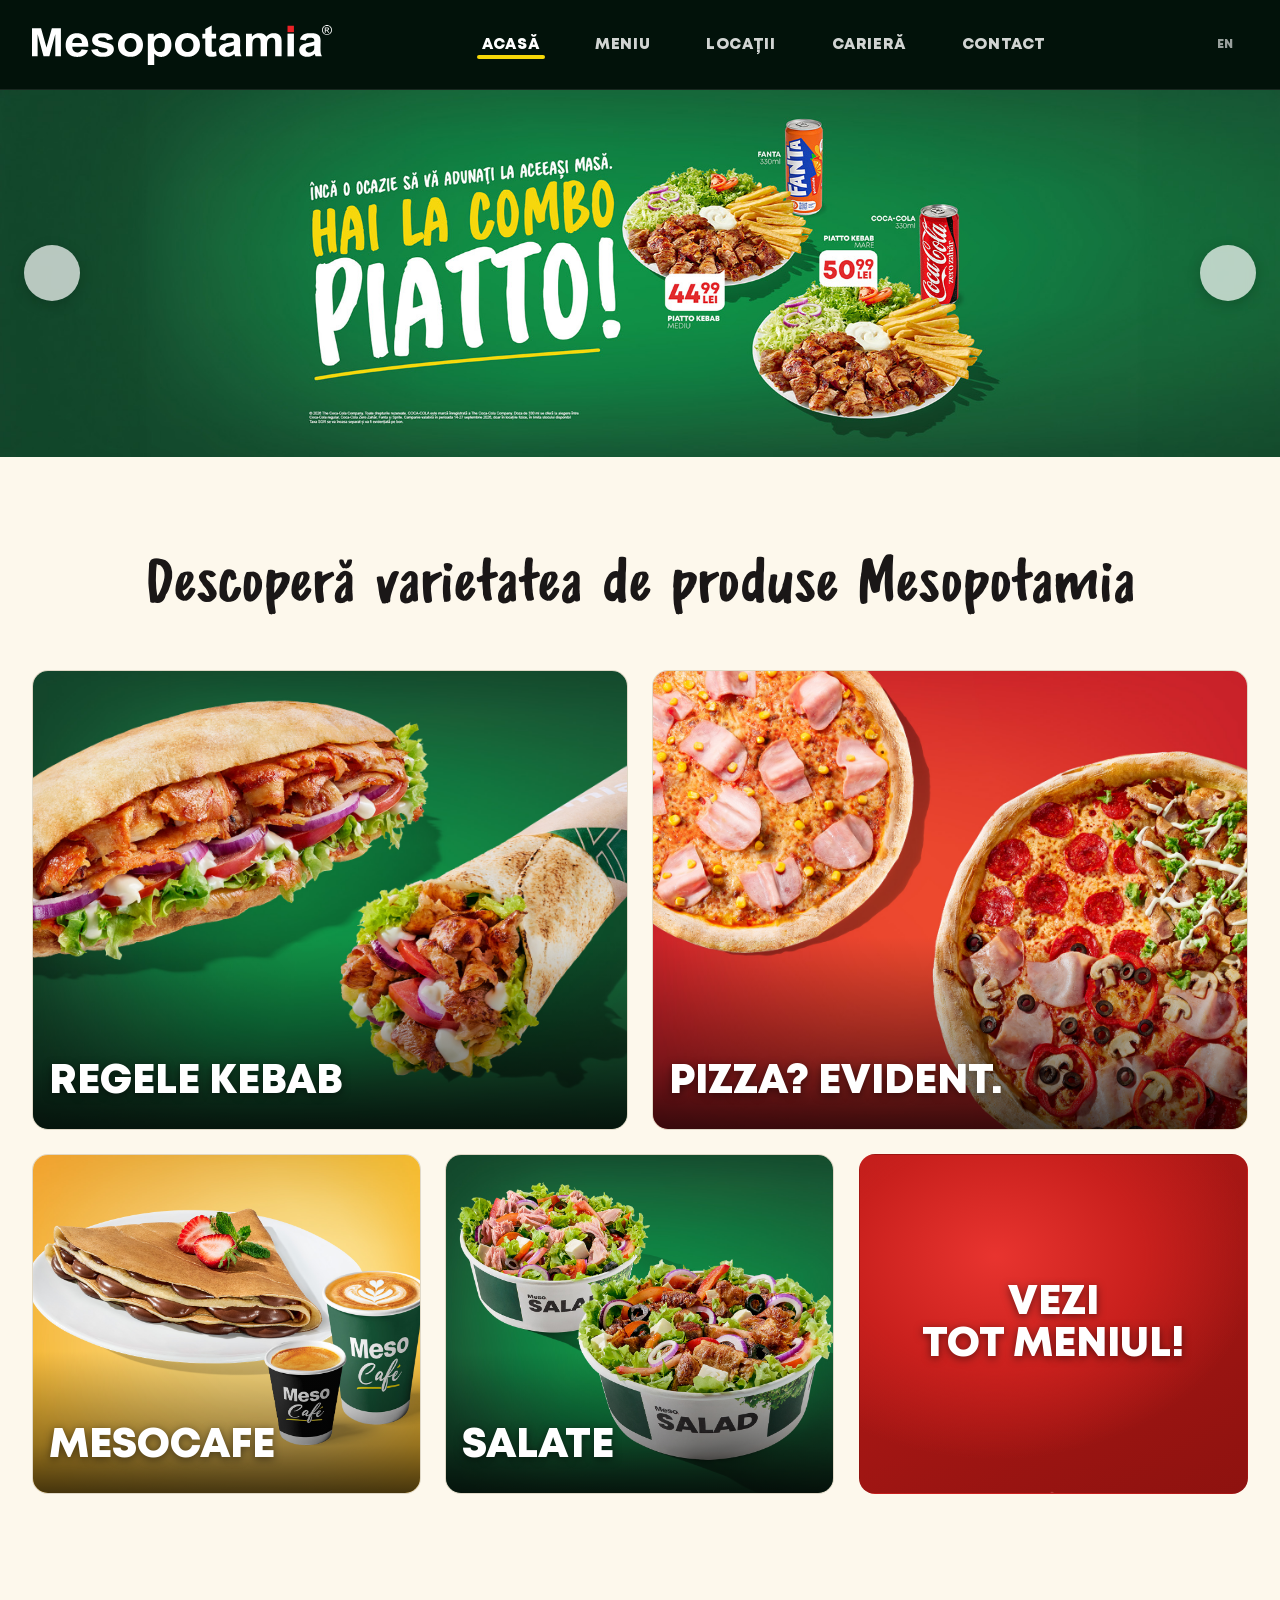
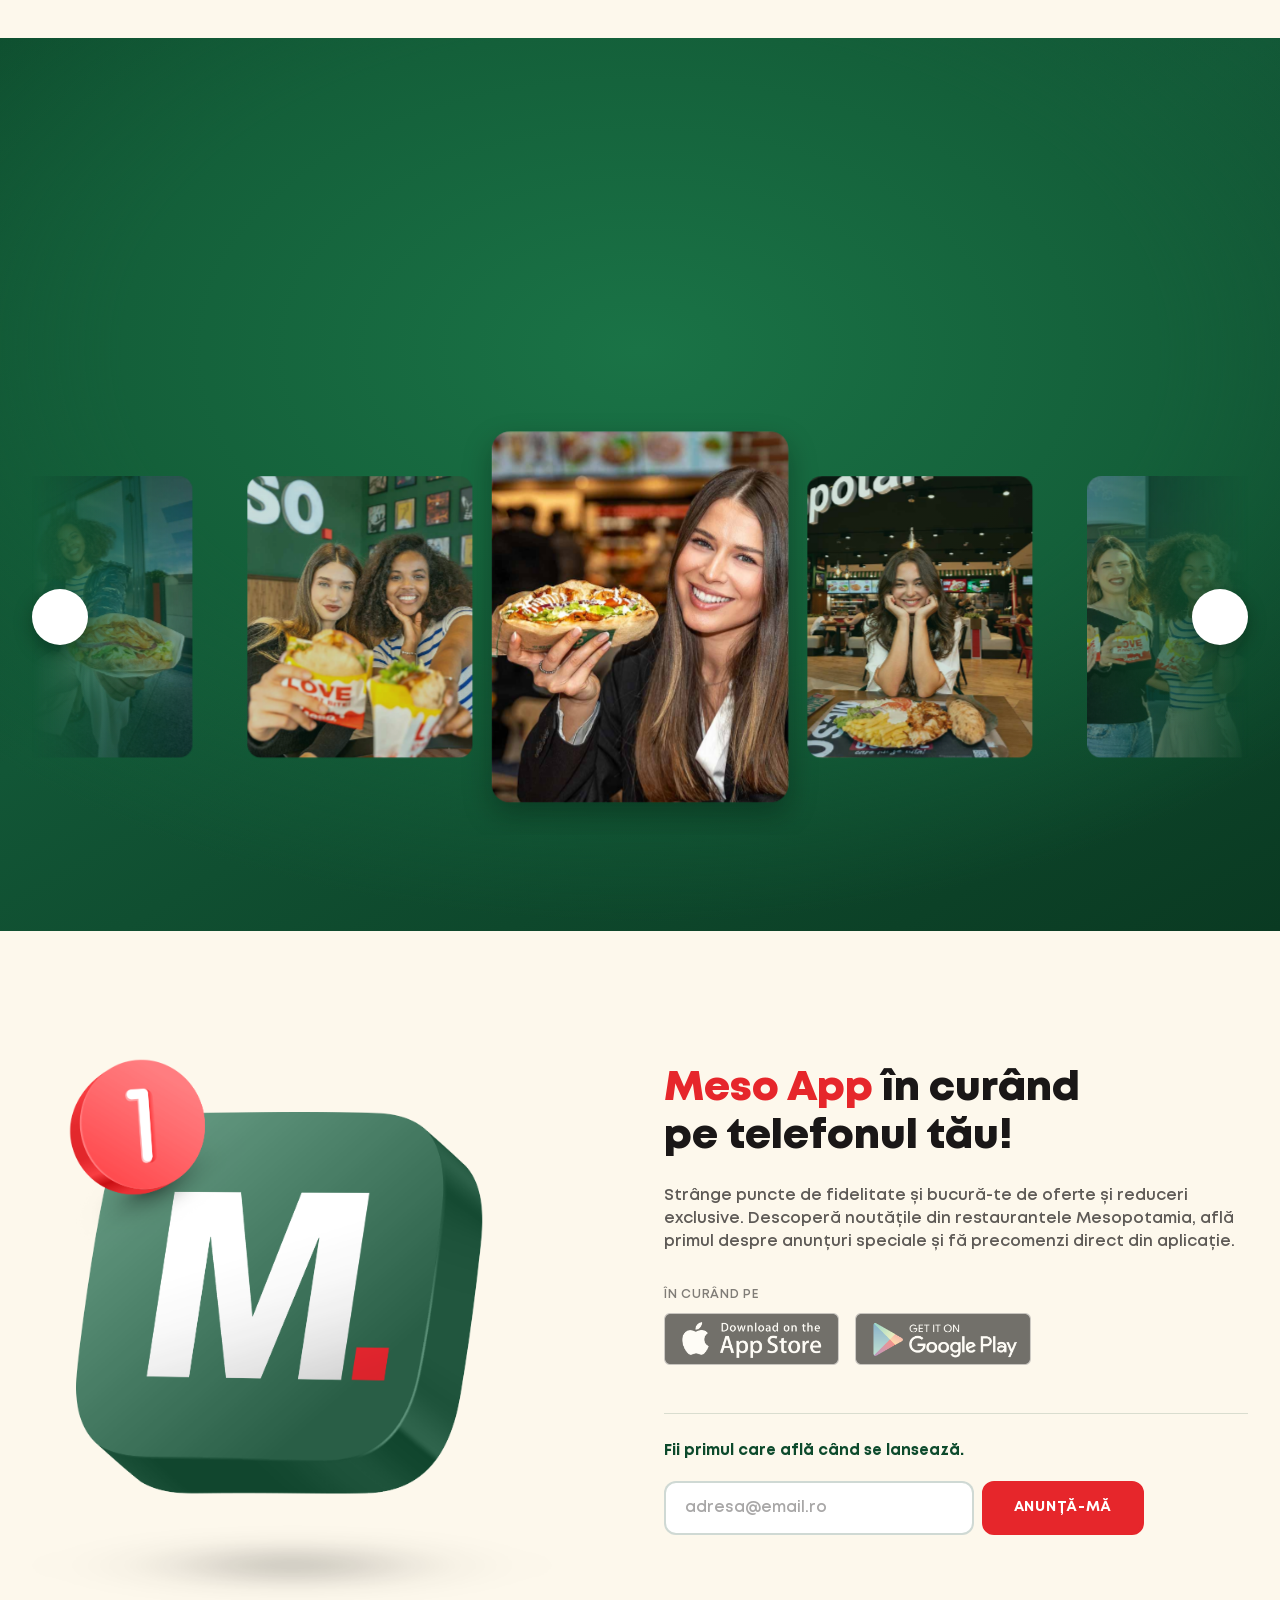
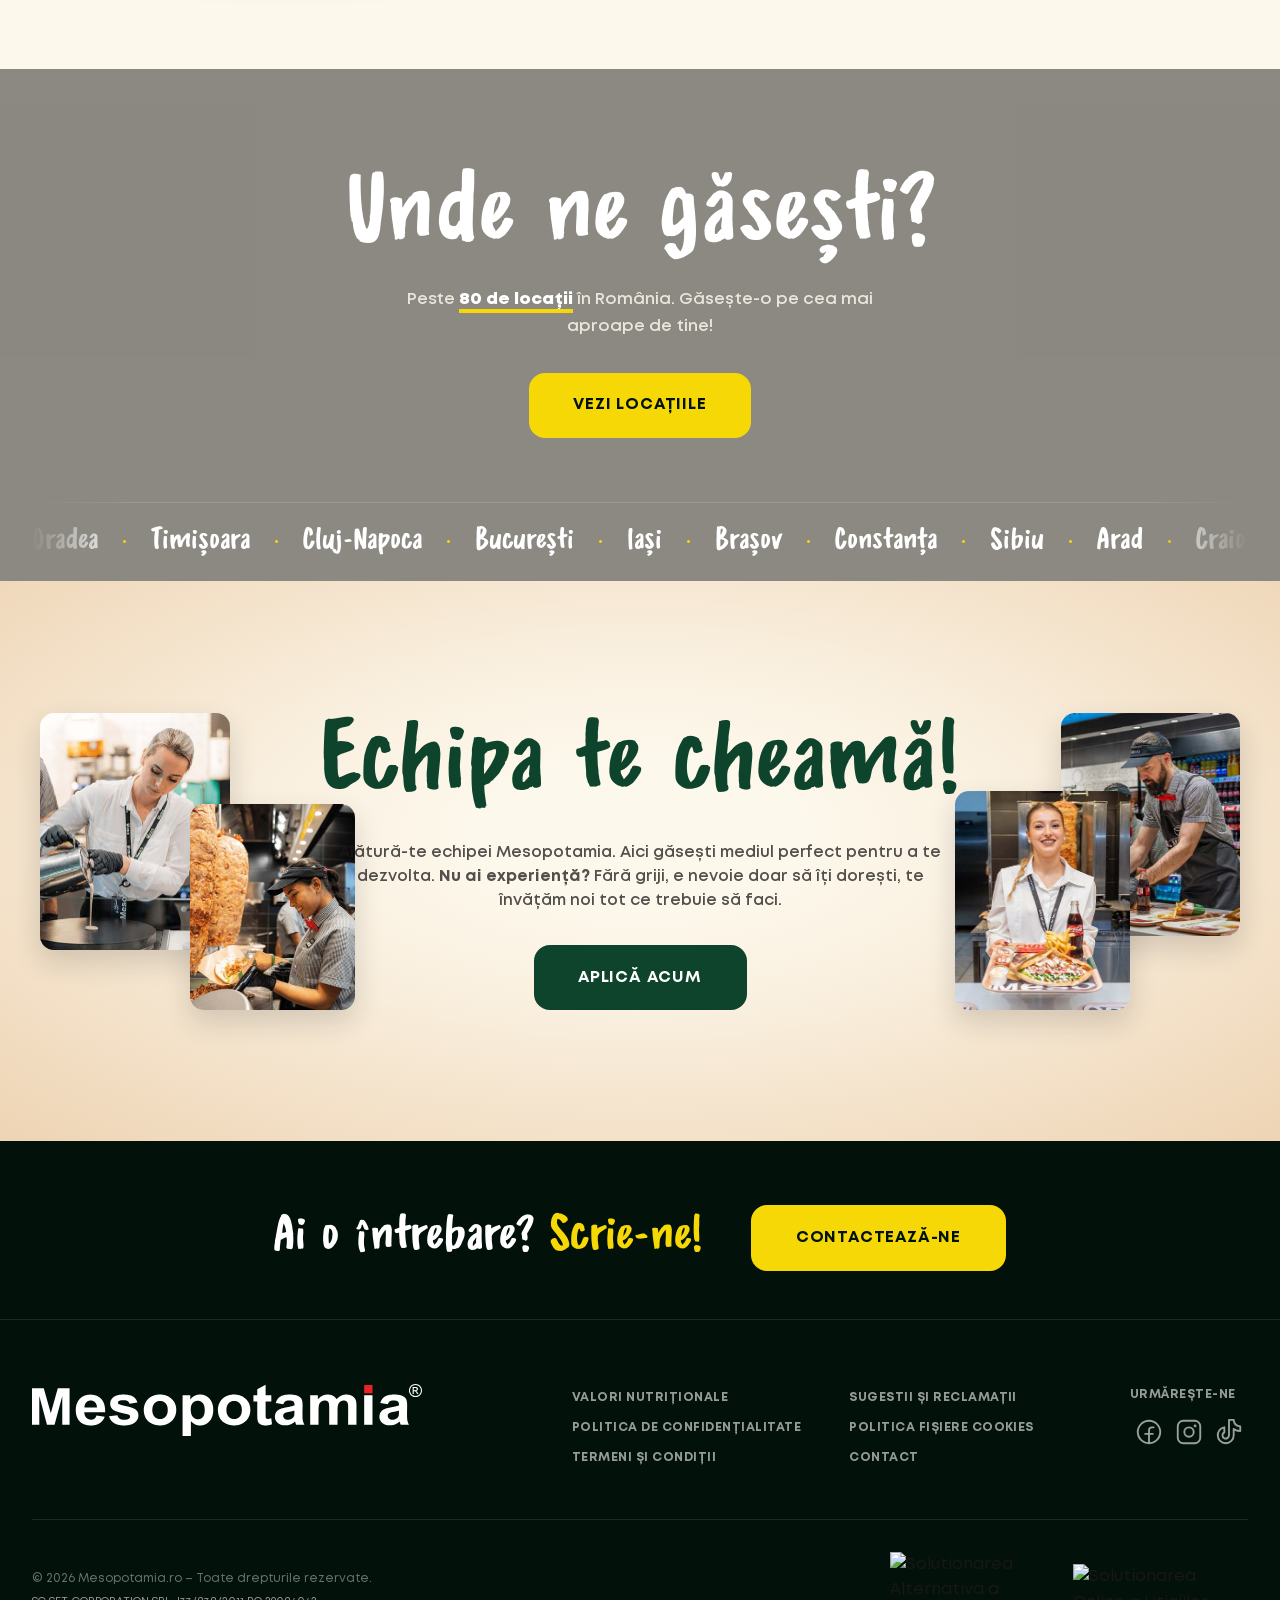
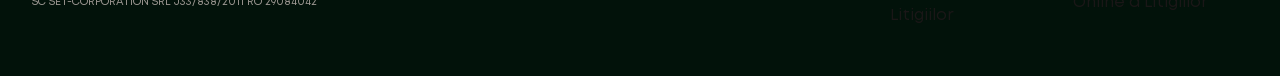
==== commit 2490adee: "Pagina EN, reorganizare imagini, carusel optimizat, bara de jos ca nav-ul Pagina EN: - en/index.html" ====
--- a/index.html
+++ b/index.html
@@ -34,7 +34,7 @@
           <li class="nav__item--desktop"><a href="cariera.html" class="nav__link">Carieră</a></li>
           <li><a href="contact.html"     class="nav__link">Contact</a></li>
           <li class="nav__actions-mobile">
-            <a href="index-en.html" class="nav__lang" aria-label="Switch to English">
+            <a href="en/index.html" class="nav__lang" aria-label="Switch to English">
               <i class="ph-bold ph-globe" aria-hidden="true"></i>
               <span>EN</span>
             </a>
@@ -42,7 +42,7 @@
 
         </ul>
         <div class="nav__actions">
-          <a href="index-en.html" class="nav__lang" aria-label="Switch to English">
+          <a href="en/index.html" class="nav__lang" aria-label="Switch to English">
             <i class="ph-bold ph-globe" aria-hidden="true"></i>
             <span>EN</span>
           </a>
@@ -61,9 +61,7 @@
   <section class="hero" aria-label="Slider promotional">
     <div class="hero__slider" id="heroSlider">
 
-      <!-- Pe mobil se incarca varianta 4:5 (1080x1350), nu crop-ul
-           desktop de 1920x550. <picture> lasa browserul sa aleaga:
-           descarca doar fisierul potrivit, nu pe amandoua. -->
+      
       <a href="#" class="hero__slide is-active" role="group" aria-label="Slide 1 din 2">
         <picture>
           <source media="(max-width: 768px)" srcset="images/hero/mobile/PiattoMare_cover-mobile.jpg">
@@ -101,7 +99,7 @@
 
         <a href="meniu.html#kebab" class="cat-card reveal">
           <div class="cat-card__img-wrap">
-            <img src="images/promo/kebab.jpg" alt="Kebab" class="cat-card__img">
+            <img src="images/promo/menu-cards/kebab.jpg" alt="Kebab" class="cat-card__img">
           </div>
           <div class="cat-card__label">
             <h3 class="cat-card__title">Regele Kebab</h3>
@@ -110,7 +108,7 @@
 
         <a href="meniu.html#pizza" class="cat-card reveal">
           <div class="cat-card__img-wrap">
-            <img src="images/promo/pizza.jpg" alt="Pizza" class="cat-card__img">
+            <img src="images/promo/menu-cards/pizza.jpg" alt="Pizza" class="cat-card__img">
           </div>
           <div class="cat-card__label">
             <h3 class="cat-card__title">Pizza? Evident.</h3>
@@ -119,7 +117,7 @@
 
         <a href="meniu.html#crepes" class="cat-card reveal">
           <div class="cat-card__img-wrap">
-            <img src="images/promo/mesocafe.jpg" alt="MesoCafe" class="cat-card__img">
+            <img src="images/promo/menu-cards/mesocafe.jpg" alt="MesoCafe" class="cat-card__img">
           </div>
           <div class="cat-card__label">
             <h3 class="cat-card__title">MesoCafe</h3>
@@ -128,7 +126,7 @@
 
         <a href="meniu.html#salate" class="cat-card reveal">
           <div class="cat-card__img-wrap">
-            <img src="images/promo/salate.jpg" alt="Salate" class="cat-card__img">
+            <img src="images/promo/menu-cards/salate.jpg" alt="Salate" class="cat-card__img">
           </div>
           <div class="cat-card__label">
             <h3 class="cat-card__title">Salate</h3>
@@ -140,15 +138,15 @@
           <div class="cat-card__label">
             <h3 class="cat-card__title">Vezi<br>tot meniul!</h3>
           </div>
-          <img src="images/promo/mascota.png" alt="" class="cat-card__mascot" loading="lazy">
-        </a>
-
-      </div>
-    </div>
-  </section>
-
-
-  <!-- BETTER TOGETHER — text centrat + banda lata cu poza -->
+          <img src="images/promo/menu-cards/mascota.png" alt="" class="cat-card__mascot" loading="lazy">
+        </a>
+
+      </div>
+    </div>
+  </section>
+
+
+  <!-- BETTER TOGETHER -->
   <section class="bt" aria-labelledby="bt-title">
     <div class="container">
       <div class="bt__head reveal">
@@ -165,16 +163,14 @@
       <div class="bt-carousel" id="btCarousel">
         <div class="bt-carousel__viewport">
           <div class="bt-carousel__track" id="btTrack">
-            <figure class="bt-slide"><img src="images/img_carousel/portrait 2.webp"  alt="Client Mesopotamia cu kebab" loading="lazy"></figure>
-            <figure class="bt-slide"><img src="images/img_carousel/portrait 9.webp"  alt="Moment Mesopotamia" loading="lazy"></figure>
-            <figure class="bt-slide"><img src="images/img_carousel/portrait 15.webp" alt="Moment Mesopotamia" loading="lazy"></figure>
-            <figure class="bt-slide"><img src="images/img_carousel/portrait 22.webp" alt="Moment Mesopotamia" loading="lazy"></figure>
-            <figure class="bt-slide"><img src="images/img_carousel/portrait 40.webp" alt="Moment Mesopotamia" loading="lazy"></figure>
-            <figure class="bt-slide"><img src="images/img_carousel/portrait 45.webp" alt="Moment Mesopotamia" loading="lazy"></figure>
-            <figure class="bt-slide"><img src="images/img_carousel/portrait 46.webp" alt="Moment Mesopotamia" loading="lazy"></figure>
-            <figure class="bt-slide"><img src="images/img_carousel/portrait 48.webp" alt="Moment Mesopotamia" loading="lazy"></figure>
-            <figure class="bt-slide"><img src="images/img_carousel/portrait 52.webp" alt="Moment Mesopotamia" loading="lazy"></figure>
-            <figure class="bt-slide"><img src="images/img_carousel/portrait 54.webp" alt="Moment Mesopotamia" loading="lazy"></figure>
+            <figure class="bt-slide"><img src="images/promo/bettertogether_carousel/BetterTogether_01.jpg" alt="Clienți Mesopotamia cu kebab" width="700" height="875"></figure>
+            <figure class="bt-slide"><img src="images/promo/bettertogether_carousel/BetterTogether_02.jpg" alt="Moment Mesopotamia" width="700" height="875" loading="lazy"></figure>
+            <figure class="bt-slide"><img src="images/promo/bettertogether_carousel/BetterTogether_03.jpg" alt="Moment Mesopotamia" width="700" height="875" loading="lazy"></figure>
+            <figure class="bt-slide"><img src="images/promo/bettertogether_carousel/BetterTogether_04.jpg" alt="Moment Mesopotamia" width="700" height="875" loading="lazy"></figure>
+            <figure class="bt-slide"><img src="images/promo/bettertogether_carousel/BetterTogether_05.jpg" alt="Moment Mesopotamia" width="700" height="875" loading="lazy"></figure>
+            <figure class="bt-slide"><img src="images/promo/bettertogether_carousel/BetterTogether_06.jpg" alt="Moment Mesopotamia" width="700" height="875" loading="lazy"></figure>
+            <figure class="bt-slide"><img src="images/promo/bettertogether_carousel/BetterTogether_07.jpg" alt="Moment Mesopotamia" width="700" height="875" loading="lazy"></figure>
+            <figure class="bt-slide"><img src="images/promo/bettertogether_carousel/BetterTogether_08.jpg" alt="Moment Mesopotamia" width="700" height="875" loading="lazy"></figure>
           </div>
         </div>
 
@@ -210,10 +206,10 @@
           <span class="app__stores-label">În curând pe</span>
           <div class="app__stores-row">
             <span class="app__store is-soon">
-              <img src="images/promo/AppStore.png" alt="App Store" class="app__store-img" loading="lazy">
+              <img src="images/promo/meso-app/AppStore.png" alt="App Store" class="app__store-img" loading="lazy">
             </span>
             <span class="app__store is-soon">
-              <img src="images/promo/GooglePlay.png" alt="Google Play" class="app__store-img" loading="lazy">
+              <img src="images/promo/meso-app/GooglePlay.png" alt="Google Play" class="app__store-img" loading="lazy">
             </span>
           </div>
         </div>
@@ -232,7 +228,7 @@
       </div>
 
       <div class="app__visual reveal">
-        <img src="images/promo/AppMockup_3D.png" alt="Iconița aplicației Mesopotamia" class="app__img" loading="lazy">
+        <img src="images/promo/meso-app/AppMockup_3D.png" alt="Iconița aplicației Mesopotamia" class="app__img" loading="lazy">
       </div>
 
     </div>
@@ -240,7 +236,7 @@
   <!-- UNDE NE GASESTI — banda cu orase care defileaza -->
   <section class="loc" aria-labelledby="loc-title">
     <video class="loc__bg" autoplay muted loop playsinline aria-hidden="true">
-      <source src="images/video/543_Meso_The Freeze_30s_16x9_v28option2_color_igr.mp4" type="video/mp4">
+      <source src="images/video/mesopotamia-add.mp4" type="video/mp4">
     </video>
 
     <div class="container loc__inner">
@@ -283,14 +279,10 @@
     </div>
   </section>
 
-  <!-- ECHIPA — trimite spre cariera.html, care face munca grea -->
+  <!-- ECHIPA — trimite spre cariera.html -->
   <section class="team" aria-labelledby="team-title">
     <div class="container team__inner">
-      <!-- TODO poza: doar cea din dreapta-jos e inca un portret din
-           caruselul Better Together — de inlocuit cand apare una noua. -->
-      <!-- .reveal pe fiecare poza → stagger automat din initScrollReveal.
-           Animatia lor (revealFloat) miscă `translate`, nu `transform`:
-           transform-ul rămâne liber pentru urmarirea mouse-ului. -->
+      
       <div class="team__floats" aria-hidden="true">
         <img src="images/promo/cariera/Cariera_01.jpg" alt="" class="team__float team__float--l1 reveal" width="380" height="475" loading="lazy">
         <img src="images/promo/cariera/Cariera_02.jpg" alt="" class="team__float team__float--l2 reveal" width="380" height="475" loading="lazy">
@@ -310,7 +302,7 @@
     </div>
   </section>
 
-  <!-- CONTACT — acelasi fundal ca footer-ul, ca sa para o prelungire a lui -->
+  <!-- CONTACT -->
   <section class="contact-cta" aria-labelledby="contact-cta-title">
     <div class="container contact-cta__inner">
 
--- a/css/layout.css
+++ b/css/layout.css
@@ -1582,8 +1582,9 @@
        label ating marginea ecranului */
     padding-inline: var(--space-sm);
     padding-bottom: env(safe-area-inset-bottom, 0px);
-    background: var(--color-surface);
-    border-top: 1px solid var(--color-border);
+    /* Same dark green as the header and footer, in both themes */
+    background: var(--brand-green-night);
+    border-top: 1px solid rgba(255, 255, 255, 0.1);
     backdrop-filter: blur(14px);
     -webkit-backdrop-filter: blur(14px);
     box-shadow: none;
@@ -1591,7 +1592,7 @@
   }
 
   .nav-bottom.has-sheet {
-    box-shadow: 0 -12px 24px 8px var(--color-surface);
+    box-shadow: 0 -12px 24px 8px var(--brand-green-night);
   }
 
   .nav-bottom.is-hidden {
@@ -1609,7 +1610,8 @@
     justify-content: center;
     gap: 4px;
     padding: 0;
-    color: var(--color-text-dim);
+    /* fixed values, not theme tokens: the bar is dark in both themes */
+    color: rgba(247, 243, 232, 0.65);
     text-decoration: none;
     font-size: 0.6rem;
     font-family: var(--font-body);
@@ -1626,8 +1628,10 @@
     font-size: 1.25rem;
   }
 
+  /* Yellow, like the active link in the header: --color-primary is the dark
+     green and would disappear against this background. */
   .nav-bottom__item.is-active {
-    color: var(--color-primary);
+    color: var(--brand-yellow);
   }
 
   /* Hamburger ascuns pe mobile — înlocuit de butonul More */
--- a/css/index.css
+++ b/css/index.css
@@ -389,9 +389,10 @@
   /* initBtCarousel writes --shift to centre the active slide. The ease-out
      curve lets repeated clicks interpolate from the current position, so
      the motion stays continuous rather than stepping. */
-  transform: translateX(var(--shift, 0px));
+  /* translate3d, not translateX: forces GPU compositing without a permanent
+     will-change, which would keep a layer allocated even while idle. */
+  transform: translate3d(var(--shift, 0px), 0, 0);
   transition: transform 0.5s cubic-bezier(0.25, 0.9, 0.3, 1);
-  will-change: transform;
 }
 
 .bt-slide {
@@ -711,6 +712,19 @@
 
 @media (max-width: 560px) {
   .app__store-img { height: 42px; }
+
+  /* Stacked: on one row the email field was too narrow to read what you
+     typed. Full-width button also gives a comfortable tap target. */
+  .app__form {
+    flex-direction: column;
+    align-items: stretch;
+    gap: var(--space-md);
+    max-width: none;
+  }
+
+  .app__btn {
+    justify-content: center;
+  }
 }
 
 
@@ -915,8 +929,10 @@
     position: static;
     translate: none;
     width: 100%;
-    display: flex;
-    justify-content: center;
+    max-width: 420px;
+    margin-inline: auto;
+    display: grid;
+    grid-template-columns: repeat(2, 1fr);
     gap: var(--space-md);
     margin-top: var(--space-2xl);
     /* They come first in the markup and .team__inner is a column, so
@@ -924,20 +940,18 @@
     order: 1;
   }
 
+  /* All four show here, as a 2x2 gallery. The modifiers are listed too
+     because their desktop px widths are more specific than .team__float
+     and would otherwise break the equal columns. */
+  .team__float,
+  .team__float--l1,
   .team__float--l2,
-  .team__float--r1 {
-    display: none;
-  }
-
-  .team__float--l1,
+  .team__float--r1,
   .team__float--r2 {
     /* undo the desktop anchoring */
     position: static;
     inset: auto;
-    width: auto;
-    flex: 1 1 0;
-    min-width: 0;
-    max-width: 160px;
+    width: 100%;
     aspect-ratio: 4 / 5;
     object-fit: cover;
   }
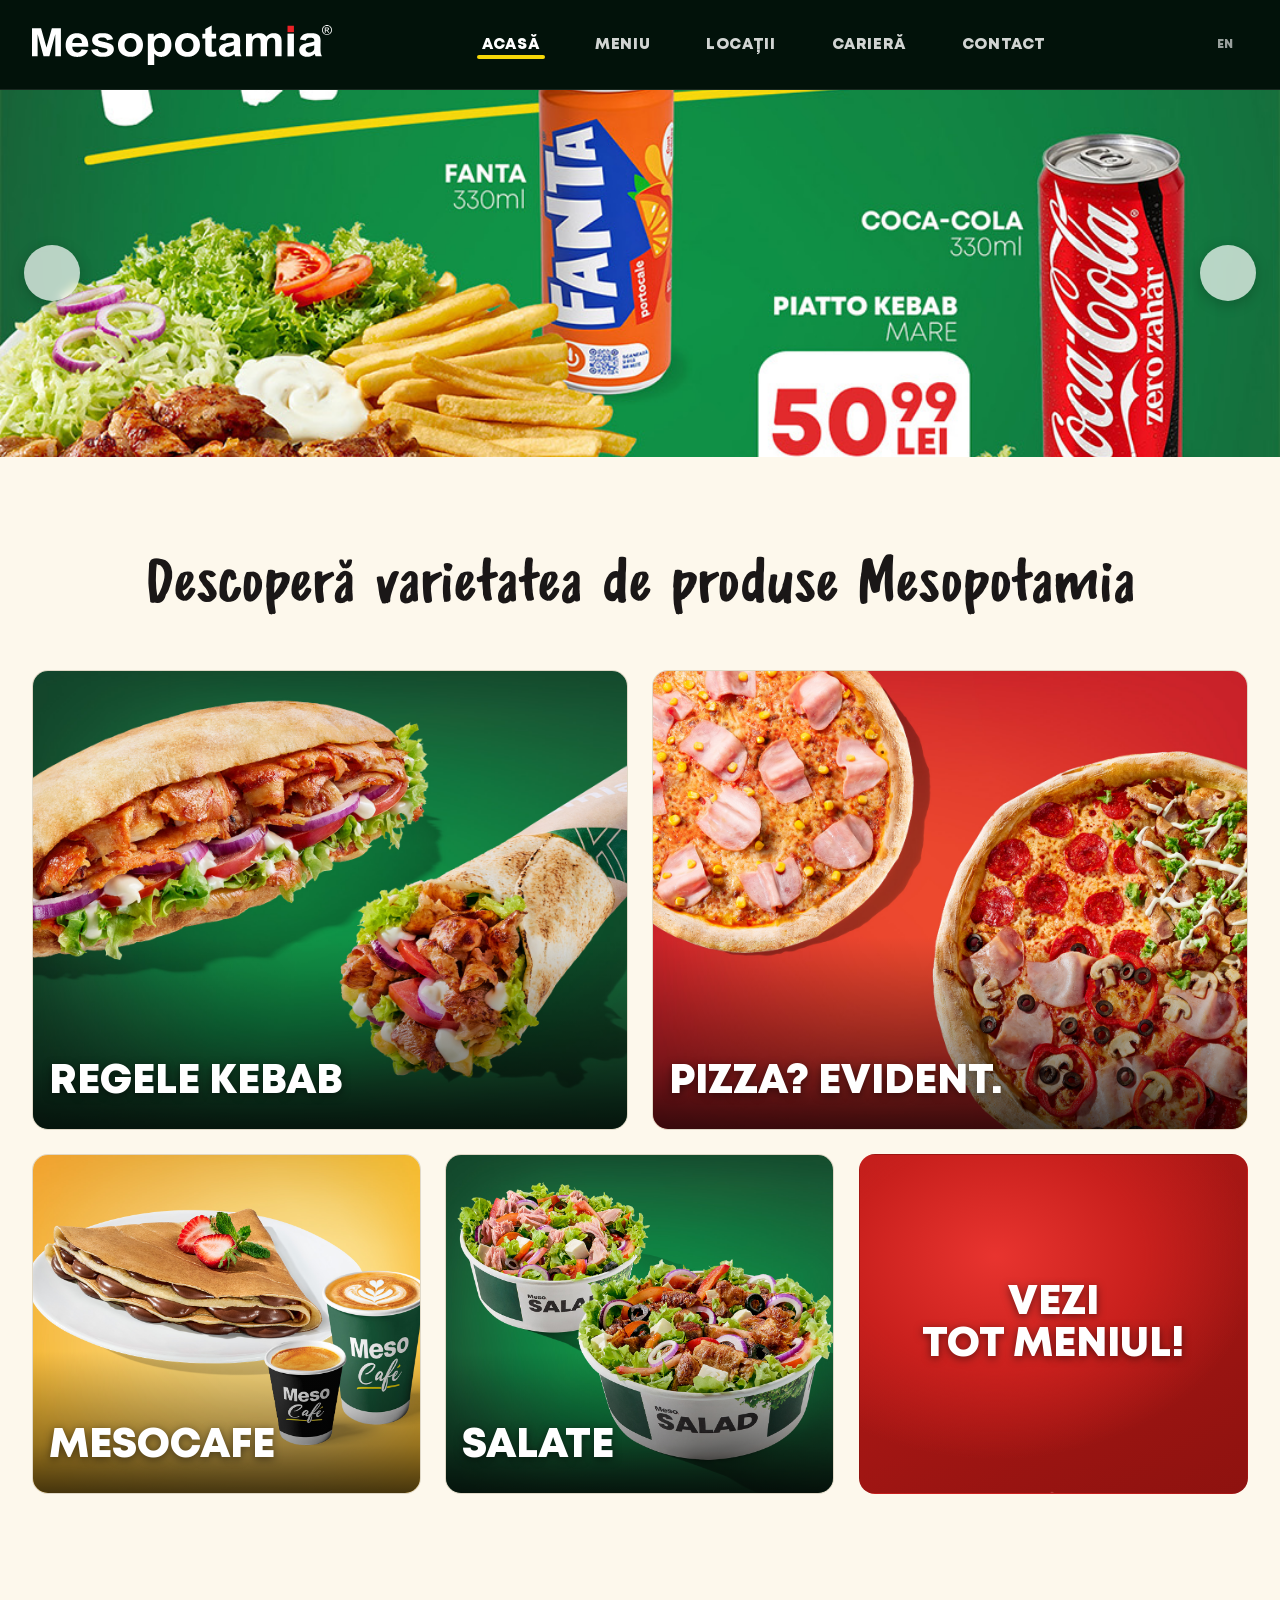
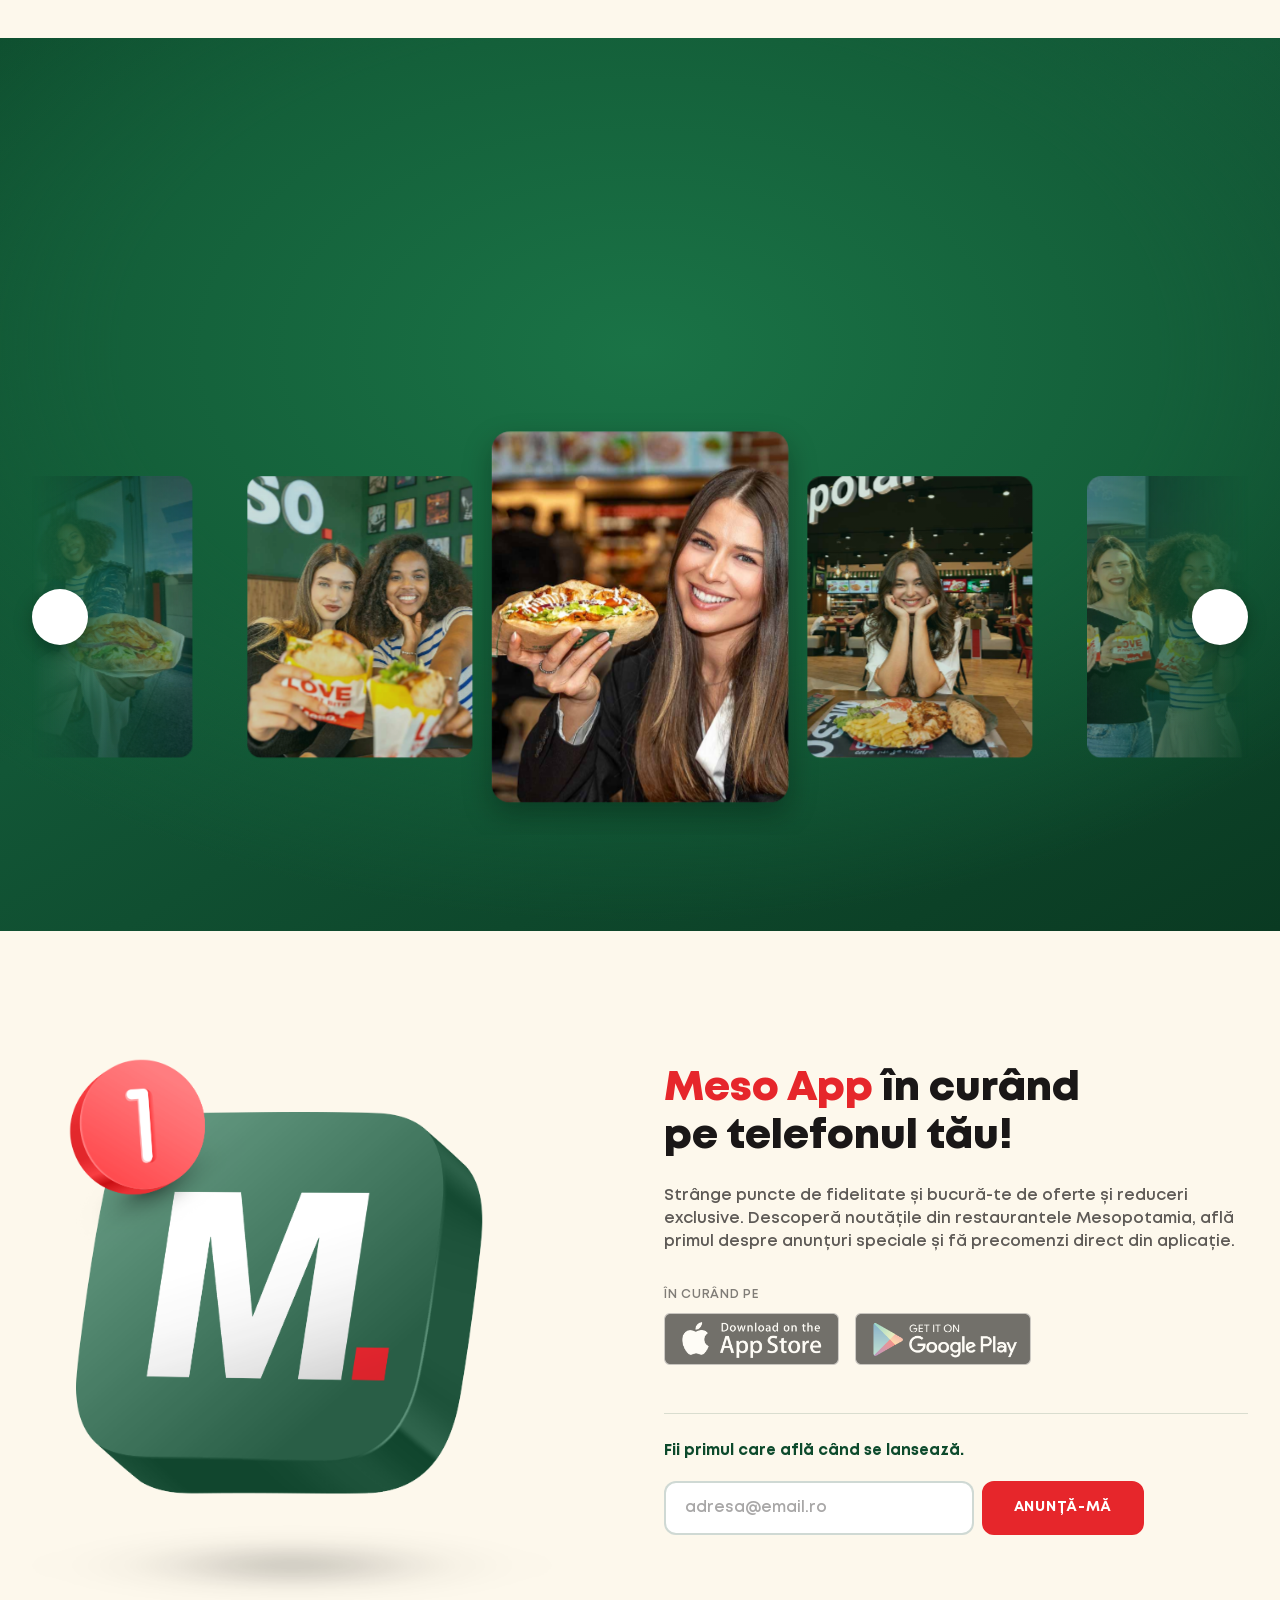
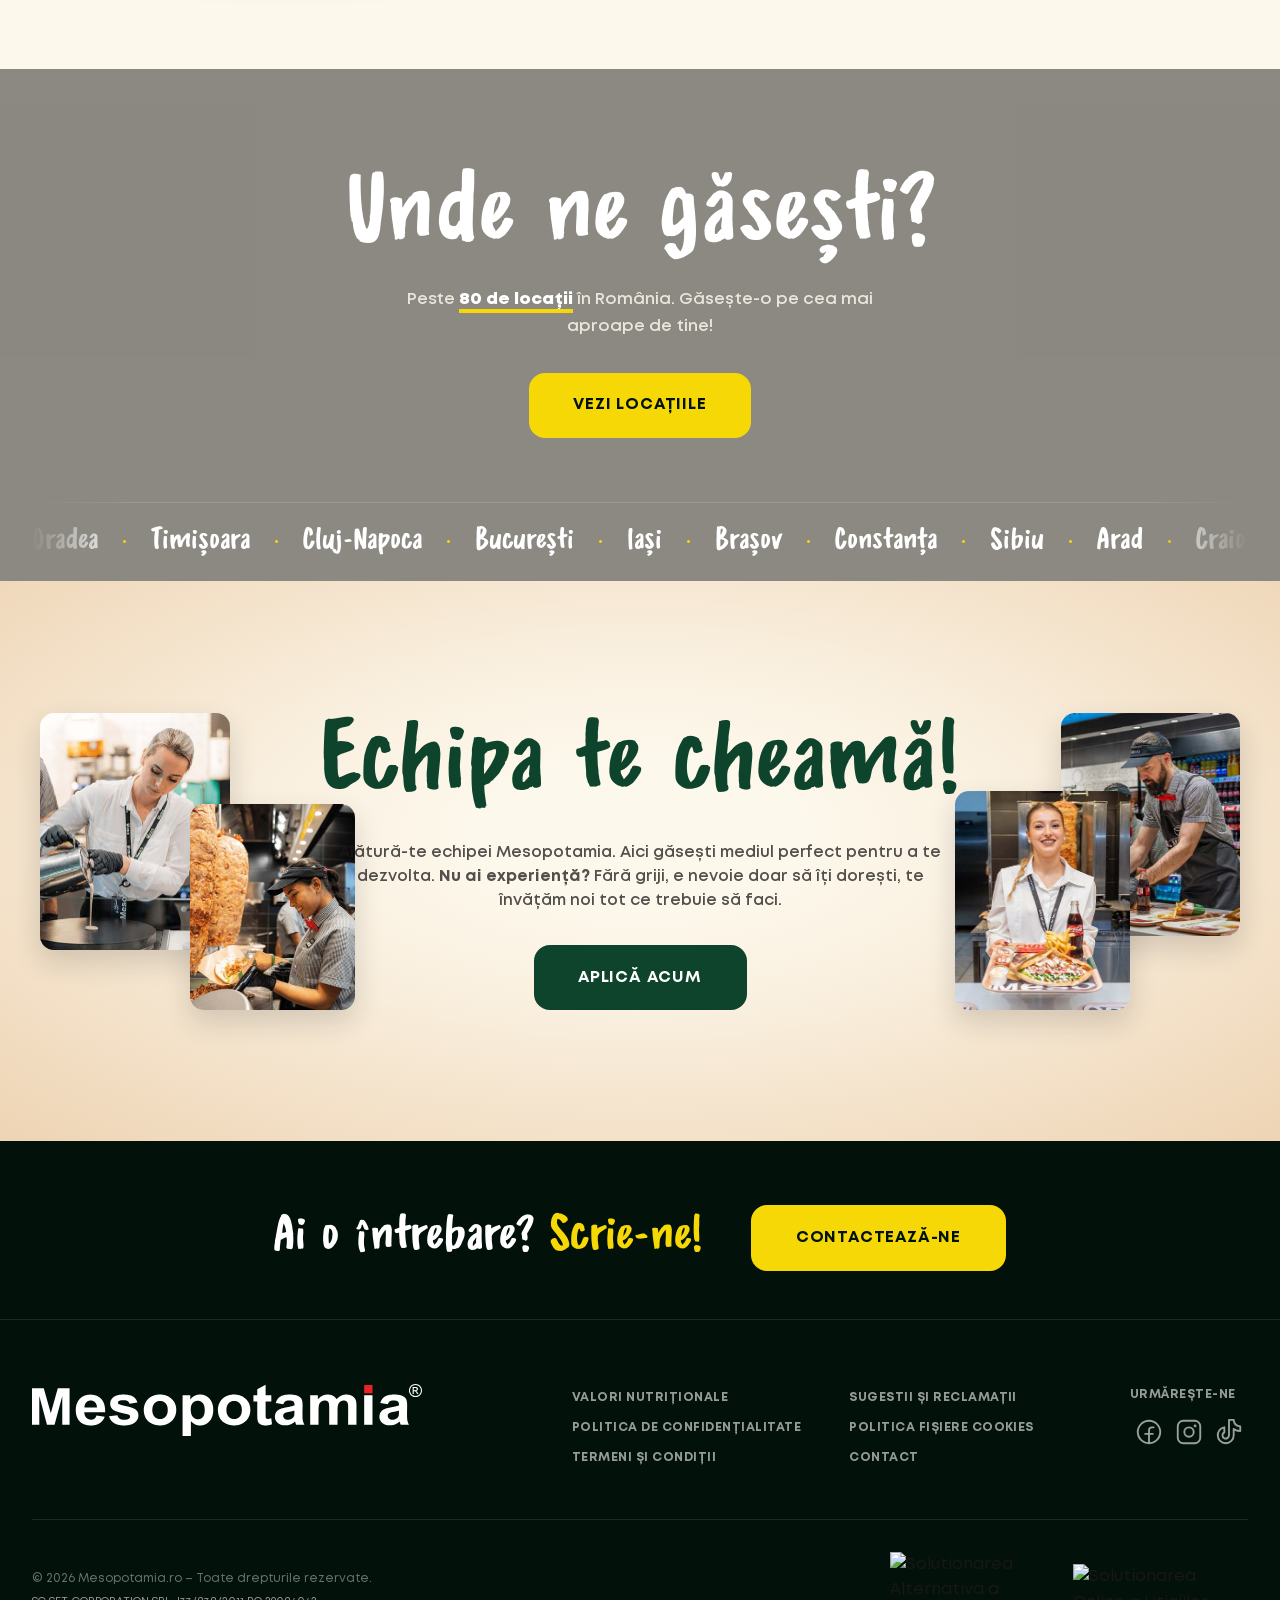
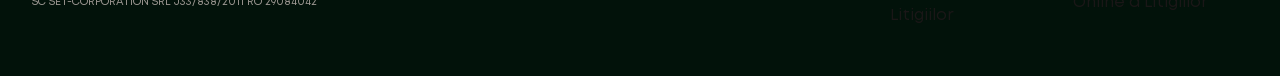
==== commit b7b3d128: "PWA: manifest, service worker si meta-uri iOS manifest.webmanifest: - display: standalone — deschisa" ====
--- a/index.html
+++ b/index.html
@@ -3,8 +3,11 @@
 <head>
   <meta charset="UTF-8">
   <meta name="viewport" content="width=device-width, initial-scale=1.0">
-  <meta name="theme-color" content="#181818" media="(prefers-color-scheme: dark)">
-  <meta name="theme-color" content="#ffffff" media="(prefers-color-scheme: light)">
+  <meta name="theme-color" content="#02120a">
+  <link rel="manifest" href="manifest.webmanifest">
+  <meta name="apple-mobile-web-app-capable" content="yes">
+  <meta name="apple-mobile-web-app-status-bar-style" content="black-translucent">
+  <meta name="apple-mobile-web-app-title" content="Mesopotamia">
   <meta name="description" content="Mesopotamia – Fast food cu gust autentic. Descoperă produsele noastre, locațiile din toată România și comenzile la domiciliu.">
   <title>Mesopotamia® – Gustul care nu se uită!</title>
 
